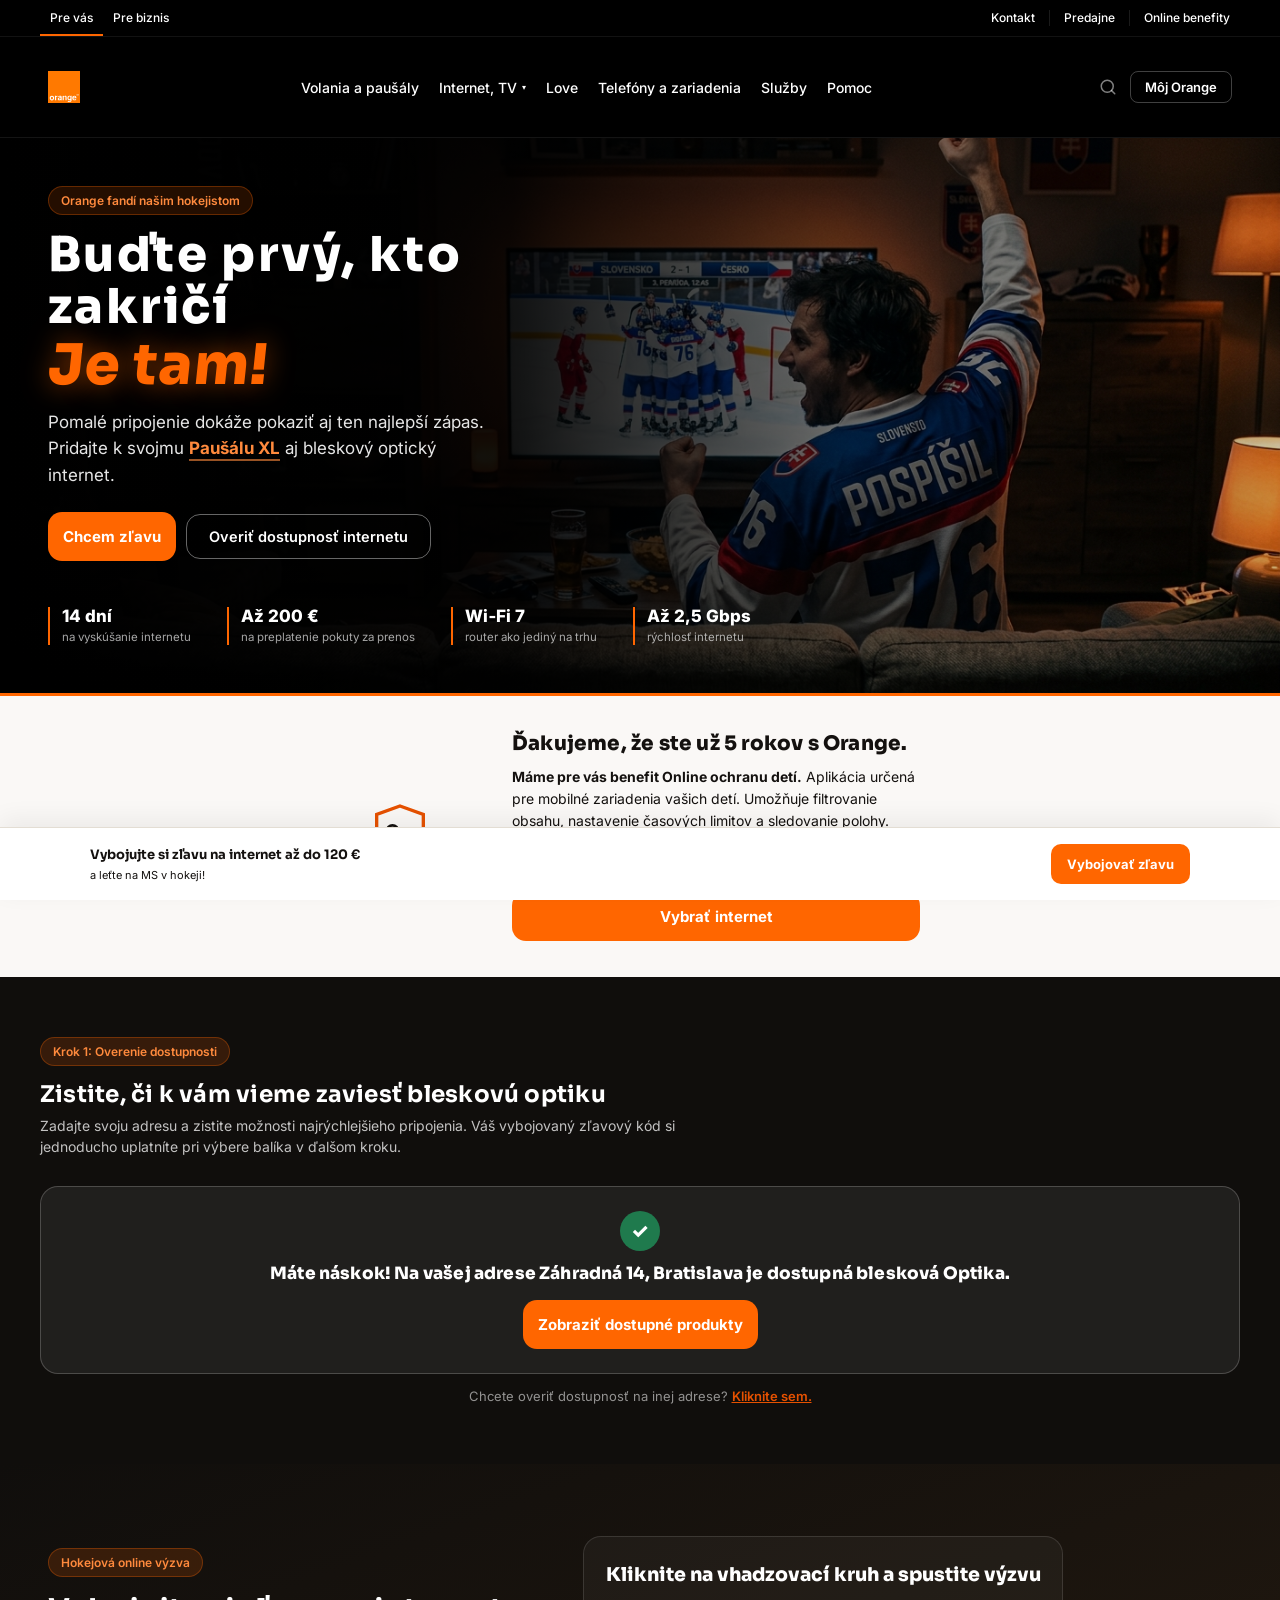
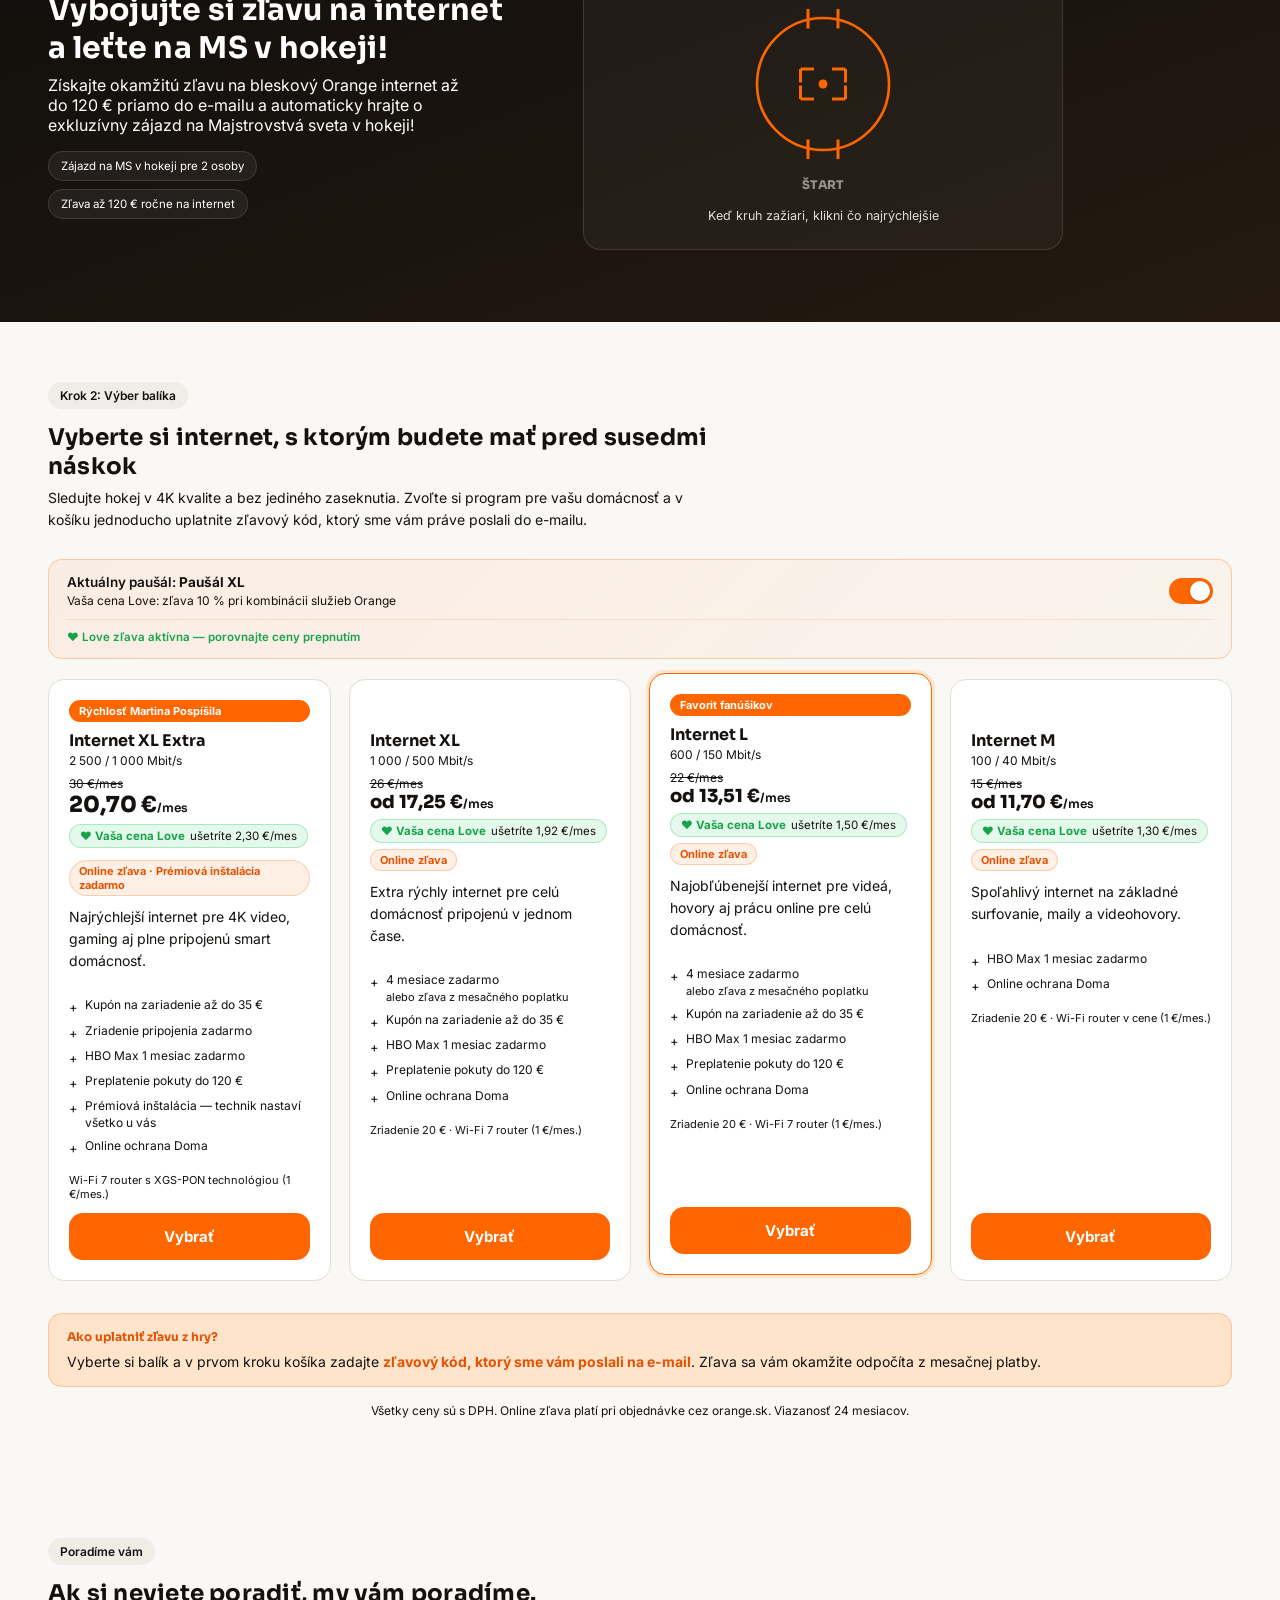
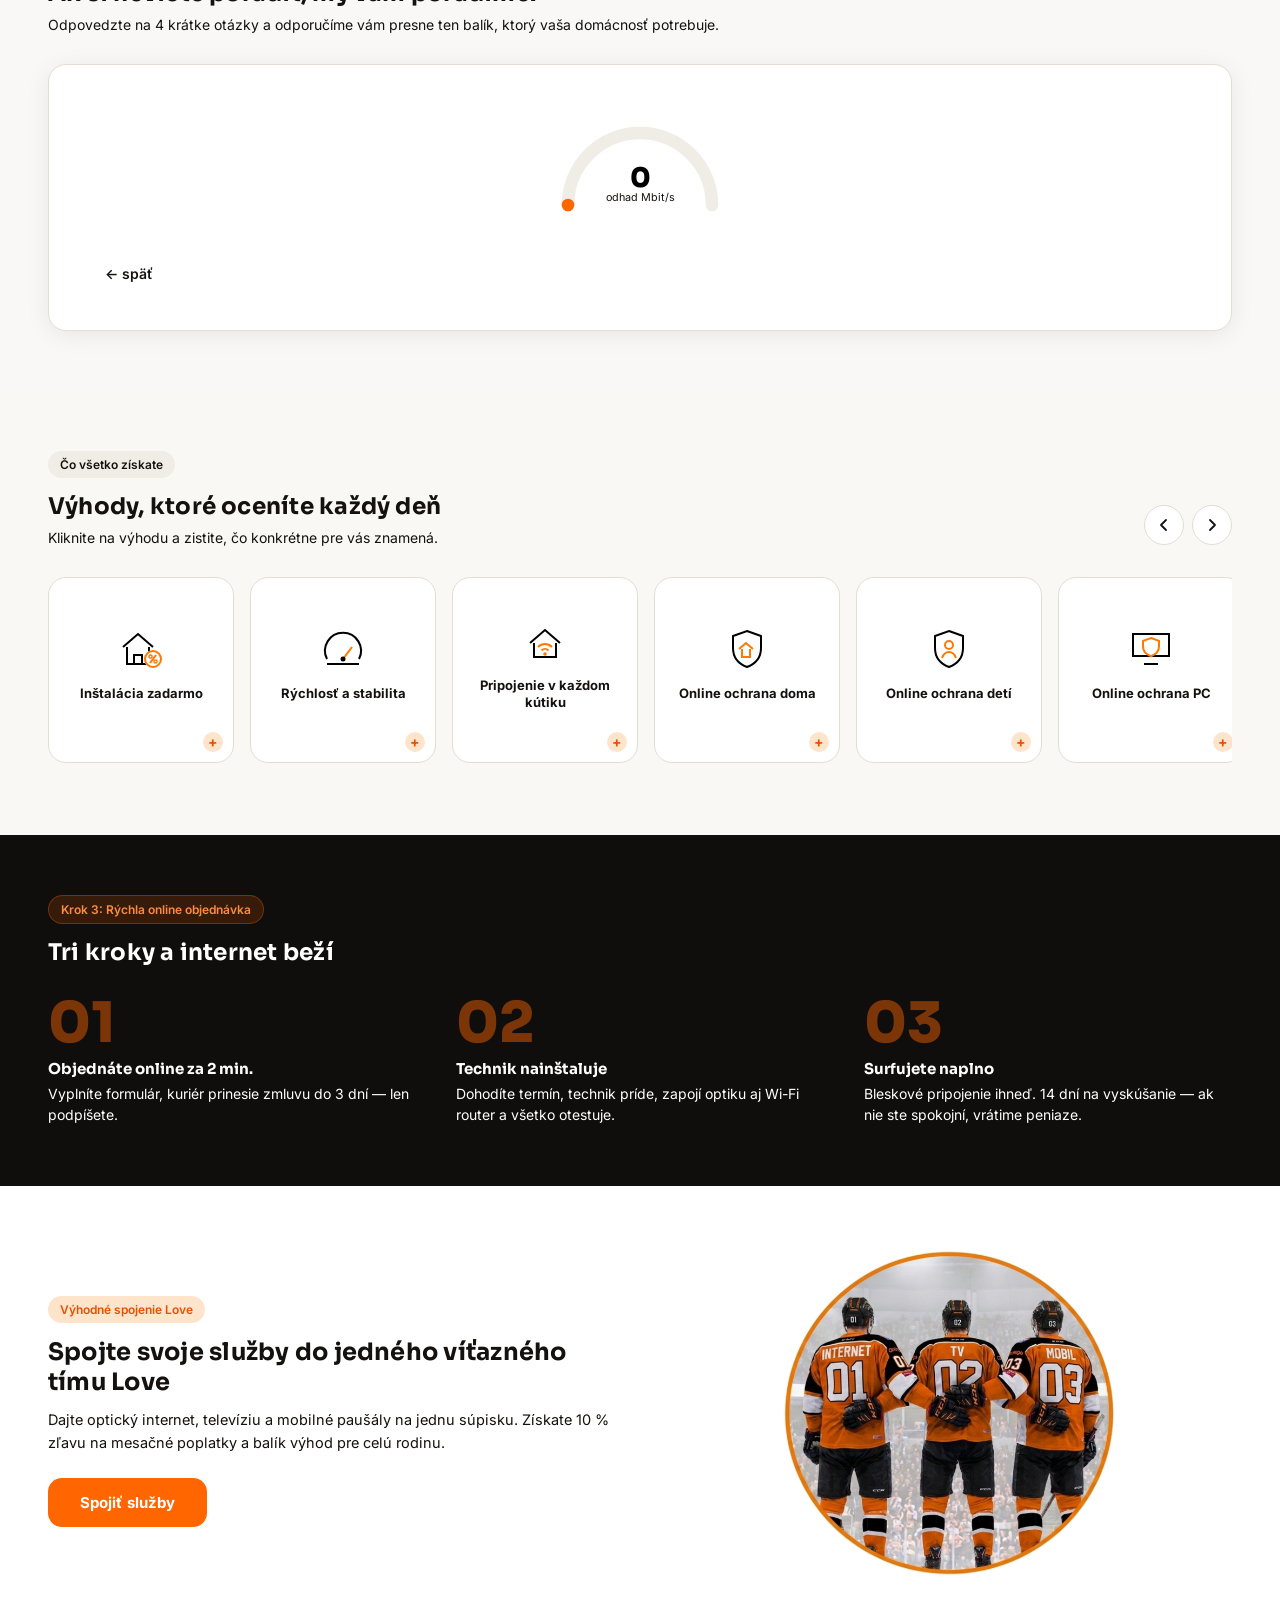
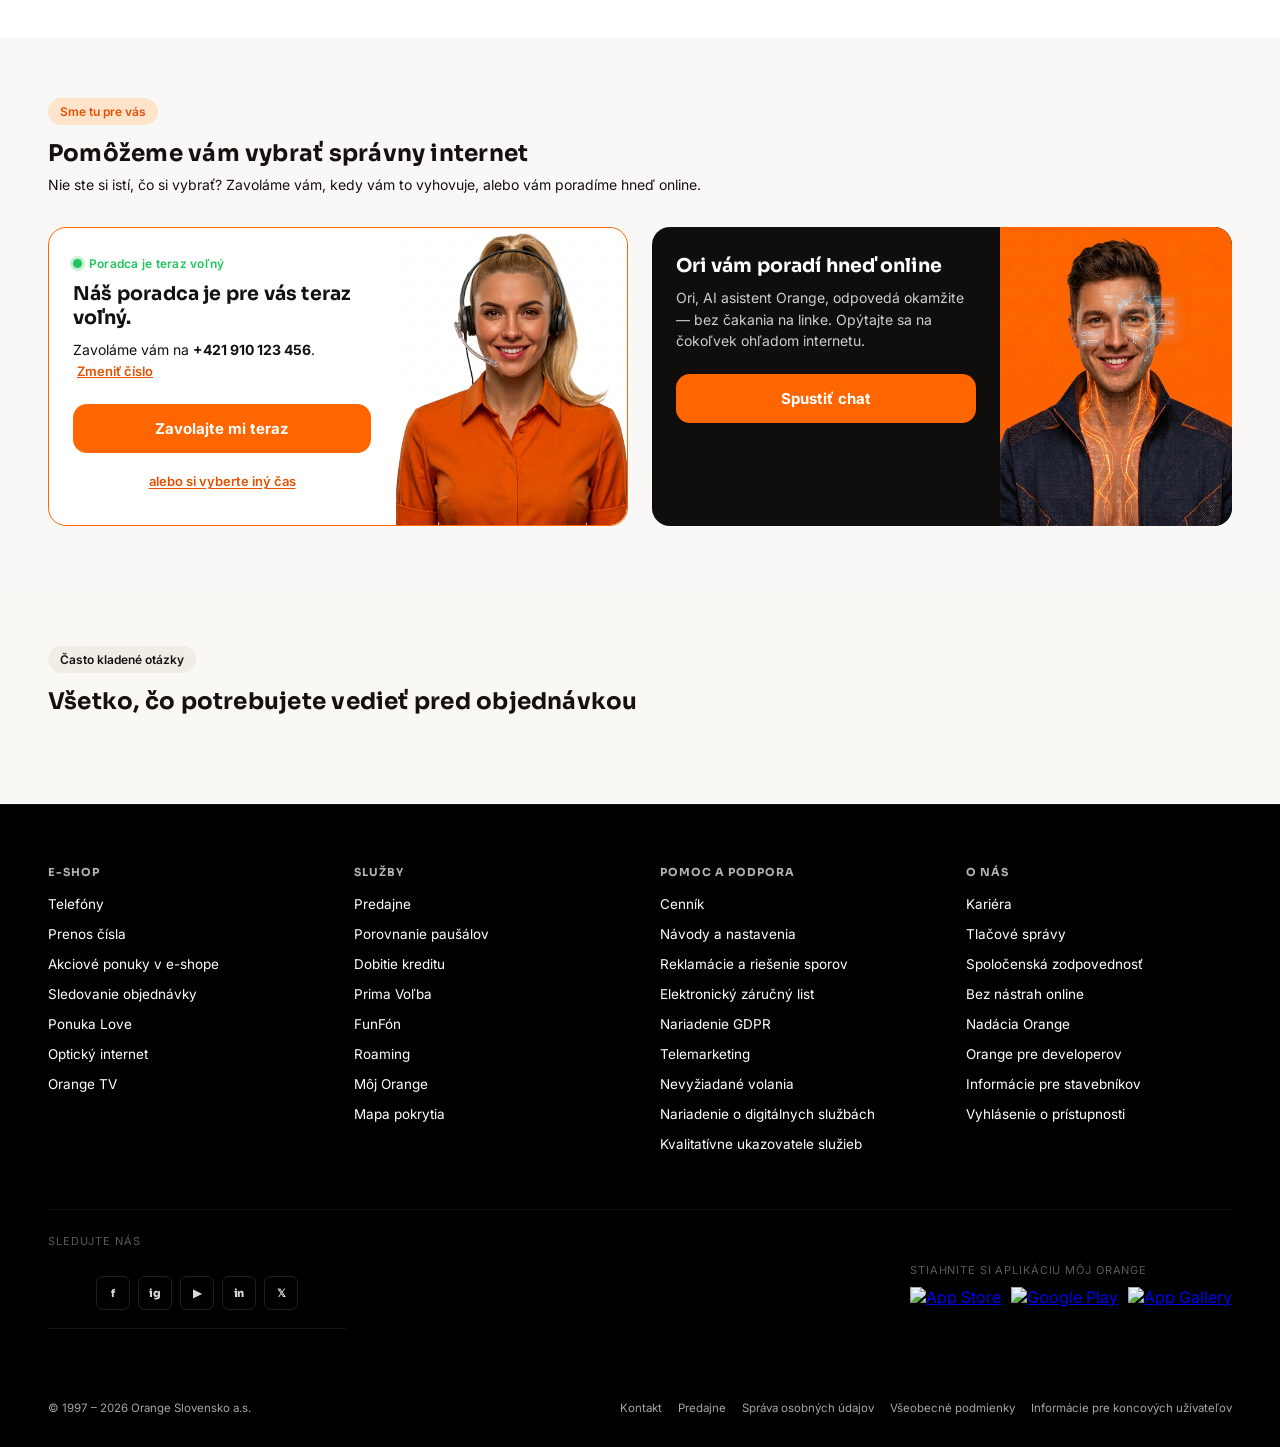
==== zaraguza-sk/bloomreach/index.html @ 2b6bcd3e "bloomreach: ESET→Online ochrana detí, nový text lojalitného bloku, inline SVG ikona" ====
<!DOCTYPE html>
<html lang="sk">
<head>
<meta charset="UTF-8">
<meta name="viewport" content="width=device-width, initial-scale=1.0">
<meta name="color-scheme" content="light">
<meta name="supported-color-schemes" content="light">
<title>Orange Internet — Je tam!</title>
<link rel="preconnect" href="https://fonts.googleapis.com">
<link href="https://fonts.googleapis.com/css2?family=Sora:wght@400;600;700;800&family=Inter:wght@400;500;600;700&display=swap" rel="stylesheet">
<link href="https://api.mapbox.com/mapbox-gl-js/v3.4.0/mapbox-gl.css" rel="stylesheet">
<script src="https://api.mapbox.com/mapbox-gl-js/v3.4.0/mapbox-gl.js"></script>
<style>
  :root{
    color-scheme: light;
    --orange: #FF6600;
    --orange-deep: #E65100;
    --orange-glow: #FF8A3D;
    --ink: #14110F;
    --ink-soft: #14110F;
    --paper: #FAF8F5;
    --paper-dim: #F0ECE6;
    --tint: #FFE4CC;
    --line: #E3DDD3;
    --ok: #1F7A4D;
    --night: #100E0C;
    --night-2: #1C1712;
    --radius: 18px;
  }
  *{box-sizing:border-box; margin:0; padding:0;}
  html{scroll-behavior:smooth; background:var(--paper);}
  body{
    font-family:'Inter', sans-serif;
    background:var(--paper) !important;
    color:var(--ink) !important;
    -webkit-font-smoothing:antialiased;
  }
  h1,h2,h3,.display{ font-family:'Sora', sans-serif; letter-spacing:0.01em; }
  ul{ list-style:none; }
  button{ font-family:'Inter'; }
  @media (prefers-reduced-motion: reduce){
    *{animation-duration:0.001ms !important; transition-duration:0.001ms !important;}
  }

  .je-tam{
    display:inline-block; font-family:'Sora'; font-weight:800; color:var(--orange);
    transform:skewX(-6deg); text-shadow:0 0 26px rgba(255,102,0,.55); letter-spacing:0.02em;
  }

  /* ---------- NAV ---------- */
  nav{
    padding:16px 20px; background:#000000;
    border-bottom:1px solid rgba(255,255,255,0.08);
  }
  .logo{ font-family:'Sora'; font-weight:800; font-size:22px; color:var(--orange); }
  .menu-dot{width:22px;height:22px;display:flex;flex-direction:column;justify-content:center;gap:4px;}
  .menu-dot span{display:block;height:2px;background:#fff;border-radius:2px;}

  section{ max-width:560px; margin:0 auto; padding:0 20px; }
  .sec{ padding:52px 20px; }
  .sec-head{ margin-bottom:28px; }
  .eyebrow{
    display:inline-flex; align-items:center; gap:6px;
    font-size:12px; font-weight:600; color:var(--orange-deep);
    background:var(--tint); padding:6px 12px; border-radius:100px; margin-bottom:14px;
  }
  .sec-head .eyebrow{ background:var(--paper-dim); color:var(--ink-soft); }
  .sec-head h2{ font-size:23px; margin:0 0 6px; color:var(--ink); }
  .sec-head p{ color:var(--ink-soft); font-size:14px; line-height:1.55; }
  .sec-head.center{ text-align:center; }

  /* ---------- HERO ---------- */
  .hero{
    background: var(--night);
    color:#fff; max-width:none; padding:36px 20px 0;
  }
  .hero-inner{ max-width:560px; margin:0; width:100%; }
  .hero .eyebrow{ color:var(--orange-glow); background:rgba(255,102,0,0.14); border:1px solid rgba(255,102,0,0.3); }
  .hero h1{ font-size:33px; line-height:1.1; font-weight:800; margin-bottom:14px; color:#fff; letter-spacing:0.05em; }
  .hero h1 .je-tam{ font-size:38px; display:block; margin-top:2px; }
  .hero p{ color:rgba(255,255,255,0.9); font-size:15.5px; line-height:1.55; margin-bottom:24px; }
  .hero p b{ color:#fff; }

  .address-box{
    background:rgba(255,255,255,0.06); border:1px solid rgba(255,255,255,0.12);
    border-radius:var(--radius); padding:20px; display:flex; flex-direction:column; gap:12px; backdrop-filter:blur(6px);
  }
  .address-box label{ color:#fff; font-size:13px; font-weight:600; opacity:.9; }
  .address-row{ display:flex; gap:8px; }
  .address-row input{
    flex:1; border:none; border-radius:12px; padding:14px 16px; font-size:15px; outline:none;
    background:#fff; color:var(--ink); font-family:'Inter';
  }
  .address-row input::placeholder{ color:#9A9388; }
  .address-row button{
    background:var(--orange); color:#fff; border:none; border-radius:12px;
    padding:0 18px; font-weight:700; font-size:15px; cursor:pointer; transition:background .15s ease;
  }
  .address-row button:hover{ background:var(--orange-deep); }
  .address-hint{ color:#fff; opacity:.55; font-size:12px; }

  .stat-row{
    display:grid; grid-template-columns:repeat(4,1fr); gap:10px; align-items:start;
    margin:26px 0 0; padding-top:20px; border-top:1px solid rgba(255,255,255,0.12);
  }
  .stat{ text-align:center; }
  .stat b{ display:flex; align-items:center; justify-content:center; min-height:28px; font-family:'Sora'; font-weight:800; font-size:18px; color:#fff; }
  .stat span{ display:block; font-size:10px; color:#fff; margin-top:2px; line-height:1.25; }

  /* ---------- HOCKEY CHALLENGE GAME ---------- */
  .challenge{
    max-width:none; background:linear-gradient(160deg, var(--night) 0%, #241A10 100%); color:#fff; padding:44px 20px;
  }
  .challenge-inner{ max-width:560px; margin:0 auto; }
  .challenge .eyebrow{ background:rgba(255,102,0,0.16); color:var(--orange-glow); border:1px solid rgba(255,102,0,0.3); }
  .challenge h2{ color:#fff; font-size:24px; margin:0 0 8px; }
  .challenge > .challenge-inner > p{ color:rgba(255,255,255,0.9); font-size:14px; line-height:1.55; margin-bottom:8px; }
  .reward-row{ display:flex; gap:8px; margin:16px 0 22px; flex-wrap:wrap; }
  .reward-chip{
    display:flex; align-items:center; gap:6px; background:rgba(255,255,255,0.06);
    border:1px solid rgba(255,255,255,0.12); border-radius:100px; padding:7px 12px; font-size:11.5px;
  }
  .reward-chip .ic{ font-size:14px; }

  .game-box{
    background:rgba(255,255,255,0.04); border:1px solid rgba(255,255,255,0.12);
    border-radius:var(--radius); padding:26px 20px; text-align:center; position:relative; overflow:hidden; min-height:280px;
    display:flex; flex-direction:column; align-items:center; justify-content:center;
  }
  .puck-btn{
    width:150px; height:150px; border:none; background:none; cursor:pointer; padding:0;
    transition:transform .08s ease;
  }
  .puck-btn:active{ transform:scale(.94); }
  .puck-btn svg .fo-circle{ stroke:var(--orange); stroke-width:3.5; fill:none; transition:stroke .3s ease, filter .3s ease; }
  .puck-btn svg .fo-tick{ stroke:var(--orange); stroke-width:4; transition:stroke .3s ease; }
  .puck-btn svg .fo-cross{ stroke:var(--orange); stroke-width:4; transition:stroke .3s ease; }
  .puck-btn svg .fo-dot{ fill:var(--orange); transition:fill .3s ease, r .3s ease; }
  .puck-btn.ready svg .fo-circle{ stroke:var(--orange-glow); filter:drop-shadow(0 0 14px rgba(255,102,0,.8)); }
  .puck-btn.ready svg .fo-tick{ stroke:var(--orange-glow); }
  .puck-btn.ready svg .fo-cross{ stroke:var(--orange-glow); }
  .puck-btn.ready svg .fo-dot{ fill:#fff; animation:dotPulse .6s ease-in-out infinite; }
  @keyframes dotPulse{ 0%,100%{ r:6; } 50%{ r:9; } }
  .puck-label{ font-family:'Sora'; font-weight:800; font-size:12px; color:rgba(255,255,255,.5); margin-top:14px; letter-spacing:.03em; text-transform:uppercase; }
  .game-msg{ font-family:'Sora'; font-weight:800; font-size:19px; margin-bottom:20px; min-height:26px; }
  .game-sub{ font-size:12.5px; color:rgba(255,255,255,0.85); margin-top:16px; }

  .result-panel{ display:none; width:100%; }
  .result-panel.show{ display:block; animation:fadeUp .4s ease; }
  @keyframes fadeUp{ from{opacity:0; transform:translateY(10px);} to{opacity:1; transform:translateY(0);} }
  .result-time{ font-family:'Sora'; font-weight:800; font-size:44px; color:var(--orange-glow); line-height:1; margin-bottom:4px; }
  .result-time span{ font-size:16px; color:#fff; font-weight:600; }
  .result-main{ font-family:'Sora'; font-weight:800; font-size:18px; color:#fff; line-height:1.25; margin-bottom:8px; }
  .result-sub{ font-size:14px; color:rgba(255,255,255,.9); line-height:1.55; margin-bottom:18px; }
  .result-reward{ border:1.5px solid var(--orange); border-radius:14px; padding:14px 16px; margin-bottom:18px; background:rgba(241,94,0,0.08); }
  .reward-label{ display:block; font-size:11px; color:rgba(255,255,255,.85); letter-spacing:.06em; margin-bottom:4px; }
  .reward-value{ display:block; font-family:'Sora'; font-weight:800; font-size:17px; color:var(--orange-glow); line-height:1.2; }
  .result-form{ margin-top:0; }
  .form-heading{ font-family:'Sora'; font-weight:700; font-size:13.5px; color:#fff; margin-bottom:6px; }
  .form-desc{ font-size:12px; color:rgba(255,255,255,.85); line-height:1.5; margin-bottom:12px; }
  #resultEmail{
    width:100%; box-sizing:border-box; border:1px solid rgba(255,255,255,0.2); background:rgba(255,255,255,0.06); color:#fff;
    border-radius:12px; padding:12px 14px; font-size:14px; outline:none; font-family:'Inter'; margin-bottom:10px;
  }
  #resultEmail::placeholder{ color:rgba(255,255,255,.4); }
  .checkbox-label{ display:flex; align-items:flex-start; gap:8px; font-size:11.5px; color:rgba(255,255,255,.85); line-height:1.45; margin-bottom:14px; cursor:pointer; }
  .checkbox-label input[type=checkbox]{ margin-top:2px; flex-shrink:0; accent-color:var(--orange); }
  .result-success{ text-align:center; animation:fadeUp .4s ease; padding:10px 0; }
  .success-icon{ width:56px; height:56px; border-radius:50%; background:#22c55e; color:#fff; font-size:26px; font-weight:800; display:flex; align-items:center; justify-content:center; margin:0 auto 16px; }
  .result-success h3{ font-family:'Sora'; font-weight:800; font-size:17px; color:#fff; margin-bottom:10px; line-height:1.3; }
  .result-success p{ font-size:14px; color:rgba(255,255,255,.9); margin-bottom:18px; line-height:1.55; }
  .game-ctas{ display:flex; gap:8px; flex-direction:column; }

  .lb-save{ display:none; flex-direction:column; gap:8px; margin-bottom:14px; }
  .lb-save.show{ display:flex; }
  .lb-save input{
    border:1px solid rgba(255,255,255,0.2); background:rgba(255,255,255,0.06); color:#fff;
    border-radius:12px; padding:12px 14px; font-size:14px; outline:none; font-family:'Inter';
  }
  .lb-save input::placeholder{ color:rgba(255,255,255,.4); }
  .lb-note{ font-size:10.5px; color:rgba(255,255,255,.45); text-align:center; line-height:1.4; }
  .lb-saved{ display:none; text-align:center; font-size:13px; color:#7CD98A; font-weight:600; margin-bottom:14px; }
  .lb-saved.show{ display:block; }

  .leaderboard-box{
    background:rgba(255,255,255,0.04); border:1px solid rgba(255,255,255,0.12);
    border-radius:var(--radius); padding:20px; margin-top:16px;
  }
  .lb-head{
    display:flex; align-items:center; gap:8px; font-family:'Sora'; font-weight:700; font-size:15px;
    color:#fff; margin-bottom:14px; flex-wrap:wrap;
  }
  .lb-loading{ text-align:center; font-size:12.5px; color:rgba(255,255,255,.5); padding:16px 0; }
  .lb-row{
    display:flex; align-items:center; gap:10px; padding:9px 4px;
    border-bottom:1px solid rgba(255,255,255,0.07); font-size:13px; color:rgba(255,255,255,.9);
  }
  .lb-row:last-child{ border-bottom:none; }
  .lb-rank{
    width:24px; flex-shrink:0; font-family:'Sora'; font-weight:800; font-size:12.5px;
    color:rgba(255,255,255,.5); text-align:center;
  }
  .lb-row:nth-child(1) .lb-rank, .lb-row.r1 .lb-rank{ color:#FFD54A; }
  .lb-row.r2 .lb-rank{ color:#CFE0EA; }
  .lb-row.r3 .lb-rank{ color:#E3A063; }
  .lb-name{ flex:1; font-weight:600; }
  .lb-time{ font-family:'Sora'; font-weight:800; color:var(--orange-glow); }
  .lb-empty{ text-align:center; font-size:12.5px; color:rgba(255,255,255,.5); padding:16px 0; }
  .cta-primary{
    width:100%; background:var(--orange); color:#fff; border:none; border-radius:14px;
    padding:15px; font-size:15px; font-weight:700; cursor:pointer; transition:background .15s ease;
  }
  .cta-primary:hover{ background:var(--orange-deep); }
  .cta-outline{
    width:100%; background:transparent; color:#fff; border:1.5px solid rgba(255,255,255,0.25); border-radius:14px;
    padding:15px; font-size:15px; font-weight:600; cursor:pointer;
  }

  /* ---------- COVERAGE / MAP ---------- */
  .coverage-form{ display:flex; flex-direction:column; gap:10px; margin-bottom:22px; }
  .coverage-form .address-row input{
    background:#fff; border:1.5px solid var(--line); color:var(--ink);
  }
  .coverage-form .address-row button{ background:var(--orange); }
  @media(max-width:719px){
    .coverage-form .address-row{ flex-direction:column; }
    .coverage-form .address-row input,
    .coverage-form .address-row button{ width:100%; min-height:48px; padding:14px 16px; }
  }

  .map-wrap{ border-radius:var(--radius); overflow:hidden; }
  #coverageMap{ width:100%; height:320px; }
  .map-legend{ display:flex; gap:16px; padding:12px 16px; background:var(--night); }
  .map-legend .li{ display:flex; align-items:center; gap:6px; font-size:11px; color:rgba(255,255,255,.7); }
  .map-legend .dot{ width:9px; height:9px; border-radius:3px; }
  .dot.on{ background:var(--orange); }
  .dot.soon{ background:rgba(255,255,255,0.2); }
  .mapboxgl-popup-content{ background:var(--night); color:#fff; border-radius:10px; padding:10px 14px; font-size:13px; font-family:'Inter'; }
  .mapboxgl-popup-tip{ border-top-color:var(--night) !important; }

  /* ---------- PRICING ---------- */
  .plans{
    display:flex; flex-direction:row; gap:14px;
    overflow-x:auto; scroll-snap-type:x mandatory; -webkit-overflow-scrolling:touch;
    padding-bottom:12px; scrollbar-width:none;
  }
  .plans::-webkit-scrollbar{ display:none; }
  .plan{ background:#fff; border:1.5px solid var(--line); border-radius:16px; padding:20px; position:relative;
    min-width:280px; flex-shrink:0; scroll-snap-align:start; transition:opacity .3s, filter .3s; }
  .plan.reco{ border-color:var(--orange); box-shadow:0 0 0 3px var(--tint); }
  .plan--unavailable{ opacity:.35; pointer-events:none; filter:grayscale(.25); }
  .coverage-filter-bar{
    display:flex; align-items:center; justify-content:space-between; gap:12px;
    background:var(--tint); border:1.5px solid rgba(255,121,0,.28);
    border-radius:10px; padding:10px 14px; font-size:13px; color:var(--ink);
    margin-bottom:24px;
  }
  .coverage-filter-bar strong{ font-weight:700; }
  .coverage-filter-clear{
    background:none; border:none; cursor:pointer; font-size:20px;
    color:var(--ink-soft); line-height:1; flex-shrink:0; padding:0 2px;
    transition:color .15s;
  }
  .coverage-filter-clear:hover{ color:var(--ink); }
  .plan .ribbon{
    position:absolute; top:-11px; left:20px; background:var(--orange); color:#fff;
    font-size:11px; font-weight:700; padding:4px 10px; border-radius:100px;
  }
  .plan-name2{ font-family:'Sora'; font-weight:700; font-size:16px; margin:8px 0 2px; }
  .plan-speed2{ font-size:12px; color:var(--ink-soft); margin-bottom:8px; }
  .plan-price{ margin-bottom:10px; }
  .plan-price .was{ font-size:12px; color:var(--ink-soft); text-decoration:line-through; }
  .plan-price .now{ font-family:'Sora'; font-weight:800; font-size:22px; }
  .plan-price .now span{ font-size:12px; font-weight:600; }
  .plan-desc{ font-size:14px; color:var(--ink-soft); line-height:1.55; margin-bottom:14px; }
  .plan-benefits{ display:flex; gap:14px; border-top:1px solid var(--line); padding-top:12px; margin-top:2px; }
  .plan-benefits .benefit{ text-align:center; flex:1; font-size:10px; color:var(--ink-soft); }
  .plan-benefits .bic{ font-size:16px; display:block; margin-bottom:3px; }
  .plan-ctas{ display:flex; gap:8px; margin-top:14px; }
  .plan-ctas button{ flex:1; padding:14px; font-size:15px; }
  .cta-secondary{
    background:#fff; color:var(--ink); border:1.5px solid var(--line); border-radius:14px; font-weight:600; cursor:pointer;
  }

  /* ---------- ASSESSMENT ---------- */
  #quiz-anchor{ background:#FAF8F6; max-width:none !important; }
  .quiz-card{ background:#fff; border:1.5px solid var(--line); border-radius:var(--radius); padding:28px 22px; overflow:hidden; box-shadow:0 4px 24px rgba(0,0,0,.07); }
  .gauge-wrap{ display:flex; justify-content:center; margin-bottom:22px; }
  svg#gauge{ width:180px; height:110px; overflow:visible; }
  .gauge-track{ fill:none; stroke:var(--paper-dim); stroke-width:14; stroke-linecap:round; }
  .gauge-fill{ fill:none; stroke:var(--orange); stroke-width:14; stroke-linecap:round;
    transition: stroke-dasharray .6s cubic-bezier(.65,0,.35,1); }
  .gauge-num{ font-family:'Sora'; font-weight:800; font-size:30px; }
  .gauge-unit{ font-family:'Inter'; font-size:12px; fill:var(--ink-soft); }

  .progress-dots{ display:flex; justify-content:center; gap:6px; margin-bottom:20px; }
  .progress-dots span{ width:7px; height:7px; border-radius:50%; background:var(--line); transition:background .2s ease, transform .2s ease;}
  .progress-dots span.active{ background:var(--orange); transform:scale(1.3); }
  .progress-dots span.done{ background:var(--orange-deep); }

  .q-title{ font-size:18px; font-weight:700; text-align:center; margin-bottom:18px; font-family:'Sora'; }
  .opts{ display:grid; grid-template-columns:1fr 1fr; gap:10px; }
  .opts.single-col{ grid-template-columns:1fr; }
  .opt{
    border:1.5px solid var(--line); border-radius:14px; padding:14px 12px; text-align:center; cursor:pointer; background:#fff;
    transition:border-color .15s ease, background .15s ease, transform .1s ease; font-size:14px; font-weight:600;
    display:flex; align-items:center; justify-content:center;
  }
  .opt .ic{ font-size:22px; display:block; margin-bottom:6px; }
  .opt .ic:empty{ display:none; margin:0; }
  .opt:hover{ border-color:var(--orange); background:var(--tint,#fff5f0); }
  .opt:active{ transform:scale(.97); }

  .q-nav{ display:flex; justify-content:space-between; margin-top:20px; }
  .btn-ghost{ background:none; border:none; color:var(--ink-soft); font-size:14px; font-weight:600; cursor:pointer; padding:8px; }
  .btn-ghost:disabled{ opacity:0; pointer-events:none; }

  .result{ display:none; }
  .result.show{ display:block; animation:fadeUp .5s ease; }
  .res-plan-card{ background:#fff; border:1.5px solid var(--line); border-radius:var(--radius); padding:22px 20px; margin:0 0 14px; }
  .res-cta{ display:block; width:100%; text-align:center; }
  @media(min-width:1080px){
    .res-cols{ display:grid; grid-template-columns:1fr 1fr; gap:32px; align-items:start; margin-bottom:18px; }
    .res-plan-card{ padding:28px; }
  }
  .result-badge{
    display:inline-block; background:var(--ok); color:#fff; font-size:12px; font-weight:700;
    padding:5px 12px; border-radius:100px; margin-bottom:14px;
  }
  .result h3{ font-size:22px; margin-bottom:4px; }
  .result .why{ color:var(--ink-soft); font-size:14px; margin-bottom:18px; }

  .price-card{ background:var(--night); color:#fff; border-radius:16px; padding:22px 22px 18px; margin-bottom:14px; }
  .price-card .top-row{ display:flex; justify-content:space-between; align-items:flex-start; margin-bottom:16px; }
  .price-card .plan-name{ font-family:'Sora'; font-weight:700; font-size:16px; margin-bottom:4px; }
  .price-card .plan-speed{ font-size:12px; opacity:.7; }
  .price-card .price{ text-align:right; }
  .price-card .price .was{ font-size:12px; opacity:.55; text-decoration:line-through; }
  .price-card .price .first-month{ font-family:'Sora'; font-weight:800; font-size:26px; color:var(--orange); line-height:1.15; }
  .price-card .price .then{ font-size:11.5px; opacity:.65; margin-top:4px; }
  .price-card .benefits{ display:flex; gap:16px; border-top:1px solid rgba(255,255,255,0.12); padding-top:14px; }
  .price-card .benefit{ text-align:center; flex:1; font-size:10.5px; opacity:.85; }
  .price-card .benefit .bic{ font-size:17px; display:block; margin-bottom:4px; }

  .addon{
    display:flex; gap:10px; align-items:flex-start; background:var(--paper-dim);
    border-radius:12px; padding:12px 14px; margin-bottom:16px; font-size:14px; color:var(--ink-soft);
  }
  .binding-note{ font-size:12px; color:var(--ink-soft); text-align:center; margin-bottom:14px; }
  .restart{ text-align:center; margin-top:12px; }
  .restart button{ background:none; border:none; color:var(--ink-soft); font-size:12px; text-decoration:underline; cursor:pointer; }

  /* ---------- PROCESS ---------- */
  .steps{ display:flex; flex-direction:column; gap:14px; }
  .step{
    background:var(--paper-dim); border-radius:var(--radius); padding:20px 20px 20px 20px;
    display:flex; flex-direction:column; gap:0; position:relative; overflow:hidden;
  }
  .step::before{
    content:attr(data-n); position:absolute; right:16px; top:10px;
    font-family:'Sora'; font-weight:800; font-size:56px; color:rgba(255,102,0,0.08); line-height:1;
  }
  .step .num{
    font-family:'Sora'; font-weight:800; font-size:11px; color:var(--orange-deep);
    background:var(--tint); border-radius:100px; padding:3px 10px; display:inline-block;
    margin-bottom:10px; text-transform:uppercase; letter-spacing:.04em;
  }
  .step .txt b{ display:block; font-size:15px; font-weight:700; margin-bottom:5px; color:var(--ink); }
  .step .txt span{ font-size:13.5px; color:var(--ink-soft); line-height:1.55; display:block; }

  /* ---------- PROCESS KISS ---------- */
  .steps-3{ display:grid; grid-template-columns:1fr; gap:24px; margin-top:28px; }
  .s3{ }
  .s3-num{ font-family:'Sora'; font-weight:800; font-size:40px; color:rgba(255,102,0,.3); line-height:1; margin-bottom:8px; }
  .s3-title{ font-family:'Sora'; font-weight:700; font-size:15px; color:var(--ink); margin-bottom:5px; }
  .s3-desc{ font-size:14px; color:var(--ink-soft); line-height:1.55; }
  .sec--dark .s3-num{ color:rgba(255,102,0,.45); }
  .sec--dark .s3-title{ color:#fff; }
  .sec--dark .s3-desc{ color:#fff; }
  .sec--dark .eyebrow{ background:rgba(255,102,0,.16); color:var(--orange-glow); border:1px solid rgba(255,102,0,.3); }

  /* ---------- DARK SECTION ---------- */
  .sec--dark{ background:var(--night); }
  .sec--dark .sec-head h2{ color:#fff; }
  .sec--dark .sec-head p{ color:rgba(255,255,255,.9); }
  .sec--dark .sec-head .eyebrow{ background:rgba(255,102,0,.16); color:var(--orange-glow); border:1px solid rgba(255,102,0,.3); }
  .sec--dark .step{ background:rgba(255,255,255,.06); }
  .sec--dark .step .num{ background:rgba(255,102,0,.16); color:var(--orange-glow); }
  .sec--dark .step .txt b{ color:#fff; }
  .sec--dark .step .txt span{ color:rgba(255,255,255,.65); }
  .sec--dark .step::before{ color:rgba(255,102,0,.06); }

  /* ---------- FAQ ---------- */
  .faq-item{ border-bottom:1px solid var(--line); }
  .faq-q{
    width:100%; text-align:left; background:none; border:none; padding:16px 4px;
    display:flex; justify-content:space-between; align-items:center; cursor:pointer;
    font-family:'Sora'; font-weight:600; font-size:14px; color:var(--ink);
  }
  .faq-q .chev{ transition:transform .2s ease; color:var(--orange); font-size:16px; flex-shrink:0; margin-left:12px; }
  .faq-item.open .faq-q .chev{ transform:rotate(45deg); }
  .faq-a{ max-height:0; overflow:hidden; transition:max-height .25s ease; }
  .faq-item.open .faq-a{ max-height:220px; }
  .faq-a p{ padding:0 4px 16px; font-size:14px; color:var(--ink-soft); line-height:1.55; }

  /* ---------- STICKY CTA ---------- */
  .sticky-cta{
    position:fixed; bottom:0; left:0; right:0; z-index:40;
    background:#fff; border-top:1px solid var(--line);
    padding:12px 20px; box-shadow:0 -8px 24px rgba(0,0,0,0.06);
    transition:background .3s ease, border-color .3s ease;
  }
  .sticky-cta.sales-mode{ background:var(--night); border-top-color:rgba(255,255,255,0.1); }
  .sticky-cta.sales-mode .txt b{ color:#fff; }
  .sticky-cta.sales-mode .txt span{ color:rgba(255,255,255,.6); }
  .sticky-cta-inner{ display:flex; gap:10px; align-items:center; }
  .sticky-cta .txt{ flex:1; }
  .sticky-cta .txt b{ display:block; font-size:13px; font-family:'Sora'; }
  .sticky-cta .txt span{ font-size:11px; color:var(--ink-soft); }
  .sticky-cta button{
    background:var(--orange); color:#fff; border:none; border-radius:10px;
    padding:12px 16px; font-weight:700; font-size:13px; cursor:pointer; white-space:nowrap;
  }
  footer.pad{ height:90px; }

  /* ---------- PLAN BADGE ---------- */
  .plan-badge{
    display:inline-flex; align-items:center; gap:5px;
    background:var(--orange); color:#fff;
    font-size:11px; font-weight:700; padding:4px 10px;
    border-radius:100px; margin-bottom:0;
  }
  .plan-badge--empty{ visibility:hidden; pointer-events:none; }

  /* ---------- PROMO STRIP ---------- */
  .promo-strip{
    background:var(--tint); border:1px solid rgba(255,102,0,.25);
    border-radius:14px; padding:14px 18px; margin-top:20px;
    font-size:14px; color:var(--ink); line-height:1.55;
  }
  .promo-strip b{ color:var(--orange-deep); }
  .promo-strip .ps-label{ font-family:'Sora'; font-weight:700; font-size:12px; color:var(--orange-deep); display:block; margin-bottom:4px; }

  /* ---------- COVERAGE SUCCESS ---------- */
  .coverage-success{
    display:none; background:var(--night); border-radius:var(--radius);
    padding:28px 22px; color:#fff; text-align:center; margin-top:20px;
  }
  .coverage-success.show{ display:block; animation:fadeUp .4s ease; }
  .coverage-success .cs-check{
    width:52px; height:52px; border-radius:50%; background:#22c55e;
    color:#fff; font-size:24px; font-weight:800;
    display:flex; align-items:center; justify-content:center; margin:0 auto 14px;
  }
  .coverage-success h3{ font-family:'Sora'; font-weight:800; font-size:19px; margin-bottom:8px; line-height:1.25; }
  .coverage-success p{ font-size:13.5px; color:rgba(255,255,255,.7); line-height:1.55; margin-bottom:20px; }
  .coverage-success .cta-primary{ background:var(--orange); color:#fff; border:none; }

  /* =========================================================
     RESPONSIVE — DESKTOP / TABLET
     Mobile styles above stay the default (mobile-first).
     These media queries widen things out on bigger screens.
  ========================================================= */
  @media (min-width: 720px){
    section{ max-width:700px; }

    .hero-inner, .challenge-inner{ max-width:700px; }

    /* pricing stays scroll on tablet too, just wider cards */
    .plan{ min-width:320px; }

    .opts{ grid-template-columns:1fr 1fr; }

    .steps{ max-width:640px; margin:0 auto; }
  }

  @media (min-width: 1080px){
    nav{ padding:18px 48px; }
    .nav-inner{ max-width:1200px; }
    .sec, section{ max-width:none; margin:0; padding:60px 48px; }
    section:not(.sec){ padding-top:0; padding-bottom:0; }
    /* Inner wrapper — matches challenge-inner pattern */
    .sec-inner{ max-width:1200px; margin:0 auto; }
    .sec-head{ max-width:680px; }
    .challenge{ padding:72px 48px; }

    /* HERO desktop */
    .hero{ padding:48px 48px; }
    .hero-inner{ max-width:1200px; margin:0 auto; }
    .hero-copy{ max-width:500px; }
    .hero h1{ font-size:48px; line-height:1.08; }
    .hero h1 .je-tam{ font-size:56px; }
    .hero p{ font-size:17px; max-width:440px; }
    .stat-row{ margin-top:36px; }

    /* CHALLENGE becomes two columns: pitch left, game+leaderboard right */
    .challenge-inner{
      max-width:1200px; display:grid;
      grid-template-columns:.85fr 1.15fr; gap:56px; align-items:start;
    }
    .challenge-copy{ padding-top:12px; }
    .challenge h2{ font-size:30px; }
    .challenge-copy p{ font-size:16px; max-width:420px; }
    .reward-row{ flex-direction:column; align-items:flex-start; }
    .challenge-visual{ max-width:480px; }

    /* COVERAGE */
    #coverage-anchor .coverage-form{ max-width:480px; }
    .map-wrap{ max-width:none; margin:0; }
    #coverageMap{ height:440px; }

    /* PRICING: desktop — switch scroll to a proper 4-col grid */
    .plans{ overflow:visible; display:grid; grid-template-columns:repeat(4,1fr); gap:18px; }
    .plan{ min-width:0; flex-shrink:1; display:flex; flex-direction:column; height:100%; }
    .plan.reco{ transform:translateY(-6px); }
    .plan-ctas{ margin-top:auto; }

    /* ASSESSMENT */
    .quiz-card{ max-width:none; margin:0; padding:40px 48px; }
    .opts{ grid-template-columns:1fr 1fr 1fr 1fr; }
    .opts.single-col{ grid-template-columns:1fr 1fr; }
    .result-cols{ display:grid; grid-template-columns:1fr 1fr; gap:28px; align-items:start; }

    /* PROCESS KISS */
    .steps-3{ grid-template-columns:1fr 1fr 1fr; gap:40px; }
    .s3-num{ font-size:56px; }

    /* FAQ */
    #faq{ max-width:none; margin:0; }

    .sticky-cta{ padding:16px 48px; }
    .sticky-cta-inner{ max-width:1100px; margin:0 auto; display:flex; align-items:center; gap:10px; width:100%; }
  }

  @media (min-width: 1080px) and (max-width: 1300px){
    .hero-inner{ gap:48px; }
  }

  /* ---------- UTILITY BAR ---------- */
  /* Sticky wrapper — handles both util-bar + nav together */
  #site-header{
    position:sticky; top:0; z-index:51;
    transition:transform .35s cubic-bezier(.4,0,.2,1);
    will-change:transform;
  }
  #site-header.nav-scrolled{ transform:translateY(0); } /* mobile: no partial hide */
  @media(min-width:720px){
    #site-header.nav-scrolled{ transform:translateY(-36px); } /* hides util-bar (36px), nav stays visible */
  }
  @media(prefers-reduced-motion:reduce){ #site-header{ transition:none; } }

  .util-bar{
    display:none; background:#000000;
    border-bottom:1px solid rgba(255,255,255,0.07);
    padding:0 20px;
  }
  .util-bar-inner{
    display:flex; justify-content:space-between; align-items:center;
    max-width:1200px; margin:0 auto; height:36px;
  }
  .util-bar-left,.util-bar-right{ display:flex; }
  .util-link{
    font-size:12px; font-weight:500; color:#fff;
    text-decoration:none; padding:0 10px; height:36px;
    display:inline-flex; align-items:center; gap:5px;
    border-bottom:2px solid transparent; transition:color .15s, border-color .15s;
  }
  .util-link:hover{ color:#fff; }
  .util-link--active{ color:#fff; border-bottom-color:var(--orange); }
  .util-divider{ width:1px; background:rgba(255,255,255,.1); margin:10px 4px; }
  @media(min-width:720px){ .util-bar{ display:block; } }

  /* ---------- NAV INNER LAYOUT ---------- */
  /* nav is no longer sticky on its own — #site-header handles that */
  nav{ top:0; }
  .nav-inner{
    display:flex; align-items:center; justify-content:space-between;
    gap:12px; width:100%; max-width:1200px; margin:0 auto;
  }
  .nav-logo{ display:flex; align-items:center; text-decoration:none; flex-shrink:0; }
  .nav-logo img{ height:32px; width:auto; display:block; }

  /* Nav links with animated underline */
  .nav-links{ display:none; list-style:none; gap:0; margin:0 auto; align-items:center; }
  .nav-links li{ position:relative; }
  .nav-links a, .nav-mega-trigger{
    color:#fff; font-size:14px; font-weight:500;
    text-decoration:none; transition:color .15s;
    padding:0 10px; height:57px; display:inline-flex; align-items:center; gap:4px;
    position:relative; white-space:nowrap; cursor:pointer;
  }
  .nav-links a::after, .nav-mega-trigger::after{
    content:''; position:absolute; bottom:0; left:10px; right:10px; height:2px;
    background:var(--orange); transform:scaleX(0); transform-origin:left;
    transition:transform .22s ease; border-radius:2px;
  }
  .nav-links a:hover, .nav-mega-trigger:hover{ color:#fff; }
  .nav-links a:hover::after, .nav-mega-trigger:hover::after{ transform:scaleX(1); }

  /* Mega menu trigger button */
  .has-mega{ position:relative; }
  .nav-mega-trigger{
    background:none; border:none; font-family:'Inter';
  }
  .nav-mega-trigger .chev{
    font-size:8px; display:inline-block; transition:transform .2s ease; margin-left:1px;
  }
  .has-mega:hover .nav-mega-trigger .chev,
  .has-mega:focus-within .nav-mega-trigger .chev{ transform:rotate(180deg); }

  /* Mega menu panel */
  .mega-menu{
    position:absolute; top:calc(100% + 1px); left:50%;
    transform:translateX(-50%) translateY(8px);
    background:#1a1410; border:1px solid rgba(255,255,255,0.1);
    border-radius:14px; padding:24px 28px; min-width:480px;
    display:grid; grid-template-columns:repeat(3,1fr); gap:24px;
    opacity:0; visibility:hidden;
    transition:opacity .2s ease, transform .2s ease, visibility .2s;
    pointer-events:none; box-shadow:0 24px 60px rgba(0,0,0,.75); z-index:20;
  }
  .has-mega:hover .mega-menu,
  .has-mega:focus-within .mega-menu{
    opacity:1; visibility:visible;
    transform:translateX(-50%) translateY(0); pointer-events:auto;
  }
  .mega-col-title{
    display:block; font-family:'Sora'; font-weight:700; font-size:10.5px;
    text-transform:uppercase; letter-spacing:.09em; color:rgba(255,255,255,.3);
    margin-bottom:10px;
  }
  .mega-menu a{
    display:block; font-size:13.5px; color:rgba(255,255,255,.62);
    text-decoration:none; padding:5px 0; transition:color .12s;
  }
  .mega-menu a::after{ display:none; }
  .mega-menu a:hover{ color:var(--orange); }

  /* Right nav area */
  .nav-right{ display:flex; align-items:center; gap:6px; flex-shrink:0; }
  .nav-search-btn{
    background:none; border:none; cursor:pointer; padding:7px;
    color:rgba(255,255,255,.5); display:none; align-items:center;
    transition:color .15s; border-radius:6px;
  }
  .nav-search-btn:hover{ color:#fff; background:rgba(255,255,255,.07); }
  .nav-moj-orange{
    display:none; color:#fff; border:1.5px solid rgba(255,255,255,.25);
    border-radius:8px; padding:7px 14px; font-size:13px; font-weight:600;
    text-decoration:none; white-space:nowrap;
    transition:border-color .15s, background .15s;
  }
  .nav-moj-orange:hover{ border-color:var(--orange); background:rgba(255,102,0,.1); }
  button.menu-dot{ background:none; border:none; cursor:pointer; padding:4px; }
  .menu-dot span{ transition:transform .22s ease, opacity .15s ease; }
  body.nav-open .menu-dot span:nth-child(1){ transform:translateY(6px) rotate(45deg); }
  body.nav-open .menu-dot span:nth-child(2){ opacity:0; }
  body.nav-open .menu-dot span:nth-child(3){ transform:translateY(-6px) rotate(-45deg); }

  @media(min-width:720px){
    .nav-links{ display:flex; }
    .nav-moj-orange{ display:block; }
    .menu-dot{ display:none !important; }
  }
  @media(min-width:1080px){
    .nav-search-btn{ display:flex; }
    .nav-links a, .nav-mega-trigger{ height:64px; }
  }

  /* ---------- HERO CTAs + BENEFITS ---------- */
  .hero-ctas{ display:flex; flex-direction:column; gap:10px; margin-bottom:26px; align-items:flex-start; }
  .cta-ghost-hero{
    display:inline-block; text-decoration:none;
    color:#fff; border:1.5px solid rgba(255,255,255,0.4); border-radius:14px;
    padding:13px 22px; font-size:14.5px; font-weight:600; cursor:pointer;
    transition:border-color .15s, background .15s; width:auto;
  }
  .cta-ghost-hero:hover{ border-color:#fff; background:rgba(255,255,255,0.08); }
  @media(min-width:480px){
    .hero-ctas{ flex-direction:row; align-items:center; flex-wrap:wrap; }
  }
  .benefit-block{
    margin-top:22px; padding-top:20px;
  }
  .benefit-row{
    display:grid; grid-template-columns:1fr 1fr; gap:16px 20px;
  }
  .benefit-stat{
    display:flex; flex-direction:column; gap:3px;
    border-left:2px solid var(--orange); padding-left:12px;
  }
  .benefit-stat b{ font-size:17px; font-weight:800; color:#fff; line-height:1.15; }
  .benefit-stat span{ font-size:11.5px; color:rgba(255,255,255,.65); line-height:1.3; }
  .hero-img-m{
    display:block;
    width:calc(100% + 40px); margin:28px -20px 0;
    height:220px; object-fit:cover; object-position:center 25%;
  }
  @media(max-width:719px){
    .hero-ctas{ align-items:stretch; flex-direction:column; padding-top:20px; margin-bottom:0; }
    .hero-ctas .cta-primary{ display:block; width:100%; text-align:center; }
    .cta-ghost-hero{ width:100%; text-align:center; padding:14px 22px; }
    .benefit-block{ margin-top:0; padding:20px 0; border-top:none; }
    .benefit-row{ gap:14px 16px; }
  }
  @media(min-width:720px){
    .hero{
      background:
        linear-gradient(to right, #000 0%, rgba(0,0,0,0.92) 40%, rgba(0,0,0,0.5) 70%, rgba(0,0,0,0.2) 100%),
        url('../images/fan.jpg') center/cover no-repeat;
      padding:48px 48px;
    }
    .hero-img-m{ display:none; }
    .hero-ctas .cta-primary{ width:auto; display:inline-block; }
    .benefit-block{ margin-top:22px; padding-top:20px; width:fit-content; }
    .benefit-row{ grid-template-columns:repeat(4,auto); gap:0 36px; }
  }

  /* ---------- MOBILE PLAN ACCORDION ---------- */
  .plan-mobile-header{ display:none; }
  @media(max-width:1079px){
    .plans{ flex-direction:column; overflow:visible; scroll-snap-type:none; gap:10px; }
    .plan{ min-width:0; cursor:pointer; }
    .plan-mobile-header{
      display:flex; align-items:center; justify-content:space-between;
      gap:12px; padding:0;
    }
    .plan-mh-left{ flex:1; min-width:0; }
    .plan-mh-meta{ font-size:13px; color:var(--ink-soft); margin-top:3px; }
    .plan-chevron{
      font-size:24px; line-height:1; color:var(--ink-soft);
      transition:transform .25s ease; flex-shrink:0; user-select:none;
    }
    .plan--open .plan-chevron{ transform:rotate(90deg); }
    .plan-body{
      max-height:0; overflow:hidden;
      transition:max-height .35s ease, padding .35s ease;
      padding-top:0;
    }
    .plan--open .plan-body{ max-height:900px; padding-top:14px; }
    .plan--open:not(.reco){ border-color:var(--orange); box-shadow:0 0 0 1px var(--orange); }
    .plan.reco.plan--open{ border-color:var(--orange); box-shadow:0 0 0 1px var(--orange); }
    .plan-badge--empty{ display:none; }
    .plan-mobile-header .plan-badge--empty{ display:none; }
    .plan-mobile-header .plan-badge{ margin-bottom:4px; }
    /* hide duplicate badge/name/speed inside plan-body on mobile (shown in header) */
    .plan-body > .plan-badge,
    .plan-body > .plan-name2,
    .plan-body > .plan-speed2{ display:none; }
  }
  @media(min-width:1080px){
    .plan-mobile-header{ display:none !important; }
    .plan-body{ display:contents; }
  }

  /* ---------- CONTACT SECTION ---------- */
  .sec-contact{ background:#FAF8F6; }
  .sec-contact .sec-head .eyebrow{ background:var(--tint) !important; color:var(--orange-deep) !important; border:none !important; }
  .sec-contact .sec-head h2{ color:var(--ink) !important; }
  .sec-contact .sec-head p{ color:var(--ink-soft) !important; }
  .contact-cards{
    display:grid; grid-template-columns:1fr; gap:20px; margin-top:32px;
  }
  @media(min-width:720px){
    .contact-cards{ grid-template-columns:1fr 1fr; gap:24px; }
  }
  .contact-card{
    background:#fff; border:1.5px solid var(--line);
    border-radius:var(--radius); padding:28px 24px;
    position:relative; overflow:hidden;
    transition:border-color .2s ease;
  }
  .contact-card:hover{ border-color:rgba(255,102,0,0.35); }
  .contact-card h3{ font-family:'Sora'; font-weight:700; font-size:19px; color:var(--ink); margin-bottom:8px; line-height:1.25; }
  .contact-card .cc-sub{ font-size:14px; color:var(--ink-soft); line-height:1.55; margin-bottom:22px; }
  .contact-card .cta-primary{ margin-top:0; }
  .callback-form{ display:flex; flex-direction:column; gap:10px; }
  .callback-form input[type=tel],
  .callback-form input[type=date],
  .callback-form select{
    width:100%; border:1.5px solid var(--line);
    background:#fff; color:var(--ink);
    border-radius:12px; padding:12px 14px; font-size:14px;
    outline:none; font-family:'Inter'; appearance:none; -webkit-appearance:none;
  }
  .callback-form input[type=tel]:focus,
  .callback-form input[type=date]:focus,
  .callback-form select:focus{ border-color:var(--orange); }
  .callback-form input::placeholder{ color:var(--ink); opacity:1; }
  .callback-form select option{ background:#fff; color:var(--ink); }
  .callback-form input[type=date]::-webkit-calendar-picker-indicator{ opacity:.5; cursor:pointer; }
  .date-field-wrap{ position:relative; }
  .date-field-wrap input[type=date]{ width:100%; }
  .date-placeholder{ display:none; }
  .cb-gdpr{ display:flex; align-items:flex-start; gap:8px; font-size:12px; color:var(--ink-soft); line-height:1.45; cursor:pointer; }
  .cb-gdpr input[type=checkbox]{ margin-top:2px; flex-shrink:0; accent-color:var(--orange); }
  .callback-success{
    display:none; text-align:center; padding:16px 0;
    animation:fadeUp .4s ease;
  }
  .callback-success.show{ display:block; }
  .callback-success .cs-icon{
    width:52px; height:52px; border-radius:50%; background:#22c55e;
    color:#fff; font-size:24px; font-weight:800;
    display:flex; align-items:center; justify-content:center; margin:0 auto 14px;
  }
  .callback-success p{ font-size:14px; color:var(--ink-soft); line-height:1.6; }
  .callback-success strong{ color:var(--ink); }
  .contact-card--chat{ display:flex; flex-direction:column; }

  /* ---------- COLOURED CONTACT CARDS ---------- */
  .contact-card--colored,
  .contact-card--dark{
    position:relative; overflow:hidden;
    padding-right:calc(40% + 24px);
    border:none;
  }
  .contact-card--colored{ background:var(--orange); }
  .contact-card--dark{ background:var(--night); }
  .contact-card--colored h3,
  .contact-card--dark h3{ color:#fff; }
  .contact-card--colored .cc-sub,
  .contact-card--dark .cc-sub{ color:rgba(255,255,255,.8); }
  .contact-card--colored .cta-primary{
    background:#fff; color:var(--orange);
  }
  .contact-card--colored .cta-primary:hover{ background:rgba(255,255,255,.9); }
  .contact-card--colored .callback-form input[type=tel],
  .contact-card--colored .callback-form input[type=date],
  .contact-card--colored .callback-form select{
    background:rgba(255,255,255,.15); border-color:rgba(255,255,255,.35); color:#fff;
  }
  .contact-card--colored .callback-form input::placeholder{ color:rgba(255,255,255,.65); opacity:1; }
  .contact-card--colored .callback-form input[type=date]::-webkit-calendar-picker-indicator{ filter:invert(1); opacity:.7; }
  .contact-card--colored .callback-form select option{ background:var(--ink); color:#fff; }
  .contact-card--colored .date-placeholder{ color:rgba(255,255,255,.65); opacity:1; }
  .contact-card--colored .cb-gdpr{ color:rgba(255,255,255,.75); }
  .contact-card--colored .callback-success p{ color:rgba(255,255,255,.9); }
  .contact-card--colored .callback-success strong{ color:#fff; }
  .contact-card-person{
    position:absolute; right:0; top:0;
    width:40%; height:100%;
    pointer-events:none;
  }
  .contact-card-person img{
    width:100%; height:100%; object-fit:cover; object-position:center top;
    border-radius:0 var(--radius) var(--radius) 0;
    display:block;
  }
  .contact-card--outlined{
    position:relative; overflow:hidden;
    padding-right:calc(40% + 24px);
    background:#fff;
    border-color:var(--orange);
  }
  @media(max-width:719px){
    .contact-card--colored,
    .contact-card--dark,
    .contact-card--outlined{ padding-right:24px; display:flex; flex-direction:column; padding-top:0; }
    .contact-card-person{
      display:block;
      position:static;
      order:-1;
      width:calc(100% + 48px);
      margin:-1.5px -24px 24px;
      height:180px;
      border-radius:var(--radius) var(--radius) 0 0;
      overflow:hidden;
    }
    .contact-card-person img{
      border-radius:var(--radius) var(--radius) 0 0;
      width:100%; height:100%;
      object-fit:cover; object-position:center 15%;
    }
  }

  /* ---------- INLINE CHAT ---------- */
  .inline-chat-trigger{ display:flex; flex-direction:column; }
  .inline-chat-body{
    display:none; flex-direction:column; flex:1;
    border-top:1px solid var(--line); margin-top:16px; padding-top:16px;
  }
  .inline-chat-body.open{ display:flex; }
  .inline-chat-msgs{
    flex:1; min-height:200px; max-height:260px; overflow-y:auto;
    display:flex; flex-direction:column; gap:8px; margin-bottom:10px;
    scrollbar-width:thin; scrollbar-color:var(--line) transparent;
  }
  .inline-chat-msgs .chat-msg--bot{
    background:var(--paper-dim); color:var(--ink);
    border-radius:4px 14px 14px 14px; align-self:flex-start;
    padding:9px 13px; font-size:13px; line-height:1.5; max-width:85%;
  }
  .inline-chat-msgs .chat-msg--user{
    background:var(--orange); color:#fff;
    border-radius:14px 4px 14px 14px; align-self:flex-end;
    padding:9px 13px; font-size:13px; line-height:1.5; max-width:85%;
  }
  .inline-chat-typing{
    align-self:flex-start; background:var(--paper-dim);
    padding:9px 13px; border-radius:4px 14px 14px 14px; display:none;
  }
  .inline-chat-typing.show{ display:flex; gap:4px; align-items:center; }
  .inline-chat-typing span{ width:6px; height:6px; border-radius:50%; background:var(--ink-soft); animation:typingDot 1.2s infinite; }
  .inline-chat-typing span:nth-child(2){ animation-delay:.2s; }
  .inline-chat-typing span:nth-child(3){ animation-delay:.4s; }
  .inline-chat-input{
    display:flex; gap:8px;
  }
  .inline-chat-input input{
    flex:1; border:1.5px solid var(--line); background:#fff;
    color:var(--ink); border-radius:10px; padding:10px 13px; font-size:13.5px;
    outline:none; font-family:'Inter';
  }
  .inline-chat-input input:focus{ border-color:var(--orange); }
  .inline-chat-input input::placeholder{ color:var(--ink-soft); opacity:.6; }
  .inline-chat-input button{
    background:var(--orange); color:#fff; border:none; border-radius:10px;
    padding:10px 14px; font-weight:700; font-size:13px; cursor:pointer;
    transition:background .15s; white-space:nowrap;
  }
  .inline-chat-input button:hover{ background:var(--orange-deep); }

  @keyframes typingDot{ 0%,60%,100%{ transform:translateY(0); } 30%{ transform:translateY(-4px); } }

  /* Prevent iOS auto-zoom on input focus (requires font-size >= 16px) */
  @media(max-width:1079px){
    input, select, textarea{ font-size:16px !important; }
  }

  /* ---------- MOBILE MENU ---------- */
  #mobile-menu{
    position:fixed; top:57px; left:0; right:0; z-index:49;
    background:rgba(12,9,7,0.98); backdrop-filter:blur(12px);
    border-bottom:1px solid rgba(255,255,255,0.1);
    transform:translateY(-110%); visibility:hidden;
    transition:transform .28s ease, visibility .28s;
  }
  body.nav-open #mobile-menu{ transform:translateY(0); visibility:visible; }
  .mobile-nav-links{ list-style:none; padding:12px 20px 8px; }
  .mobile-nav-links a{
    display:block; padding:13px 4px; color:#fff; font-size:15px;
    font-weight:500; text-decoration:none; border-bottom:1px solid rgba(255,255,255,0.07);
    transition:color .15s;
  }
  .mobile-nav-links a:hover{ color:#fff; }
  .mobile-nav-links li:last-child a{ border-bottom:none; }
  .mobile-nav-cta{
    display:block; width:calc(100% - 40px); margin:8px 20px 20px;
    background:var(--orange); color:#fff; border:none; border-radius:10px;
    padding:13px; font-size:15px; font-weight:700; cursor:pointer;
    font-family:'Inter'; text-align:center;
  }
  .mobile-nav-cta:hover{ background:var(--orange-deep); }

  /* ---------- PLAN BENEFITS LIST ---------- */
  .plan-benefits-list{ list-style:none; display:flex; flex-direction:column; gap:6px; margin:12px 0 16px; }
  .plan-benefits-list li{ display:flex; gap:7px; align-items:flex-start; font-size:12px; color:var(--ink-soft); line-height:1.4; }
  .plan-benefits-list .bik{ flex-shrink:0; font-size:13px; margin-top:1px; }
  .plan-promo-note{ font-size:11.5px; color:var(--ink-soft); margin-bottom:10px; line-height:1.4; }

  /* ---------- PROMO 2-COL SECTIONS ---------- */
  .result-cols .promo-strip{ margin-top:0; }
  .promo-2col{ display:grid; grid-template-columns:1fr; gap:32px; align-items:center; }
  @media(min-width:720px){ .promo-2col{ grid-template-columns:1fr 1fr; gap:48px; } }
  .promo-2col img{ width:100%; border-radius:var(--radius); display:block; }

  /* mobile-only inline img (Benefitko) */
  .promo-img-mobile{ display:block; width:70%; margin:16px auto; }
  .promo-img-desktop{ display:none; }
  @media(min-width:720px){
    .promo-2col .promo-img-mobile{ display:none; }
    .promo-img-desktop{ display:flex; align-items:center; justify-content:center; }
  }

  /* Predĺženie: image above heading on mobile via order */
  .predlzenie-img{ order:-1; }
  @media(min-width:720px){ .predlzenie-img{ order:0; } }
  .promo-bullets{ display:flex; flex-direction:column; margin:22px 0 28px; }
  .promo-bullet{ padding:13px 0; border-top:1px solid var(--line); font-size:13.5px; color:var(--ink-soft); line-height:1.55; }
  .promo-bullet:last-child{ border-bottom:1px solid var(--line); }
  .promo-bullet b{ display:block; color:var(--ink); font-weight:700; font-size:14.5px; margin-bottom:3px; }
  .cta-inline{ display:inline-block !important; width:auto !important; padding:15px 32px !important; }
  @media(max-width:719px){
    .cta-inline{ display:block !important; width:100% !important; text-align:center; }
  }

  /* ---------- FOOTER META ROW ---------- */
  .footer-meta{ max-width:1200px; margin:0 auto; padding:24px 0 32px; display:flex; flex-wrap:wrap; justify-content:space-between; align-items:center; gap:20px; border-top:1px solid rgba(255,255,255,.07); }
  .footer-meta-label{ font-size:11px; color:rgba(255,255,255,.35); text-transform:uppercase; letter-spacing:.08em; margin-bottom:10px; }
  .footer-badges{ display:flex; gap:10px; flex-wrap:wrap; align-items:center; }
  .footer-badges img{ height:34px; width:auto; display:block; }

  /* ---------- FOOTER ---------- */
  .site-footer{
    background:#000000; border-top:1px solid rgba(255,255,255,0.08);
    padding:52px 20px 0;
  }
  .site-footer-inner{
    max-width:1200px; margin:0 auto;
    display:grid; grid-template-columns:1fr; gap:36px; padding-bottom:48px;
  }
  .footer-brand-logo{
    display:flex; align-items:center; text-decoration:none; margin-bottom:14px;
  }
  .footer-brand-logo img{ height:34px; width:auto; }
  .footer-tagline{ font-size:13px; color:rgba(255,255,255,.85); line-height:1.6; max-width:210px; margin-bottom:20px; }
  .footer-social{ display:flex; gap:8px; margin-bottom:20px; }
  .footer-social a{
    width:34px; height:34px; border-radius:7px; border:1px solid rgba(255,255,255,.12);
    display:flex; align-items:center; justify-content:center; font-size:11px; font-weight:800;
    color:rgba(255,255,255,.85); text-decoration:none; transition:border-color .15s, color .15s;
    font-family:'Sora'; letter-spacing:-.01em;
  }
  .footer-social a:hover{ border-color:var(--orange); color:var(--orange); }
  .footer-apps{ display:flex; gap:8px; flex-wrap:wrap; }
  .footer-app-btn{
    display:inline-flex; align-items:center; gap:9px;
    border:1px solid rgba(255,255,255,.15); border-radius:9px;
    padding:8px 13px; text-decoration:none; transition:border-color .15s;
    background:rgba(255,255,255,.04);
  }
  .footer-app-btn:hover{ border-color:rgba(255,255,255,.35); }
  .footer-app-ic{ font-size:18px; }
  .footer-app-text{ display:flex; flex-direction:column; }
  .footer-app-text small{ font-size:8.5px; color:rgba(255,255,255,.7); letter-spacing:.04em; text-transform:uppercase; line-height:1; }
  .footer-app-text span{ font-size:12.5px; font-weight:600; color:#fff; line-height:1.3; }
  .footer-col-title{
    display:block; font-family:'Sora'; font-weight:700; font-size:11px;
    text-transform:uppercase; letter-spacing:.09em;
    color:rgba(255,255,255,.7); margin-bottom:14px;
  }
  .footer-links{ list-style:none; display:flex; flex-direction:column; gap:10px; }
  .footer-links a{ color:#fff; font-size:13.5px; text-decoration:none; transition:color .15s; }
  .footer-links a:hover{ color:#fff; }
  .footer-divider{
    max-width:1200px; margin:0 auto;
    border:none; border-top:1px solid rgba(255,255,255,.07);
  }
  .footer-bottom{
    max-width:1200px; margin:0 auto; padding:18px 0 28px;
    display:flex; flex-wrap:wrap; justify-content:space-between; align-items:center; gap:10px;
    font-size:11.5px; color:rgba(255,255,255,.65);
  }
  .footer-bottom a{ color:rgba(255,255,255,.65); text-decoration:none; transition:color .15s; }
  .footer-bottom a:hover{ color:rgba(255,255,255,.7); }
  .footer-bottom-links{ display:flex; gap:16px; flex-wrap:wrap; }
  @media(min-width:720px){
    .site-footer-inner{ grid-template-columns:1fr 1fr 1fr 1fr; gap:40px; }
  }
  @media(min-width:1080px){
    .site-footer{ padding:60px 48px 0; }
    .site-footer-inner{ padding-bottom:56px; }
    .footer-bottom{ padding:20px 0 32px; }
    #mobile-menu{ top:calc(36px + 57px); }
  }

  /* ---- BENEFIT CARDS CAROUSEL ---- */
  .benefit-head{
    display:flex; align-items:flex-end; justify-content:space-between;
    gap:16px; margin-bottom:28px;
  }
  .benefit-head .sec-head{ margin-bottom:0; }
  .benefit-nav{ display:flex; gap:8px; flex-shrink:0; padding-bottom:4px; }
  .bcarousel-btn{
    width:40px; height:40px; border-radius:50%;
    border:1.5px solid var(--line); background:#fff; cursor:pointer;
    display:flex; align-items:center; justify-content:center;
    color:var(--ink); transition:border-color .15s, background .15s;
  }
  .bcarousel-btn:hover{ border-color:var(--orange); background:var(--tint); }
  .bcarousel-btn svg{ display:block; }
  .benefit-cards-grid{
    display:flex; flex-direction:row; gap:12px;
    overflow-x:auto; scroll-snap-type:x mandatory; -webkit-overflow-scrolling:touch;
    padding-bottom:12px;
    scrollbar-width:none;
  }
  .benefit-cards-grid::-webkit-scrollbar{ display:none; }
  @media(min-width:720px){
    .benefit-cards-grid{ gap:16px; }
  }
  .bcard{
    background:#fff; border:1.5px solid var(--line);
    border-radius:var(--radius); padding:20px 14px 32px;
    cursor:pointer; text-align:center;
    transition:border-color .2s, box-shadow .2s;
    display:flex; flex-direction:column; align-items:center; justify-content:center; gap:12px;
    position:relative;
    width:158px; aspect-ratio:1; flex-shrink:0; scroll-snap-align:start;
  }
  @media(min-width:720px){
    .bcard{ width:186px; }
  }
  .bcard:hover, .bcard:focus-visible{
    border-color:rgba(255,121,0,.45);
    box-shadow:0 4px 20px rgba(255,121,0,.1);
    outline:none;
  }
  .bcard svg{ display:block; width:48px; height:48px; flex-shrink:0; }
  .bcard-title{
    font-size:13px; font-weight:700; color:var(--ink);
    line-height:1.3; margin:0; word-break:keep-all;
  }
  .bcard::after{
    content:'+';
    position:absolute; bottom:10px; right:10px;
    width:20px; height:20px; border-radius:50%;
    background:var(--tint); color:var(--orange-deep);
    font-size:14px; font-weight:700; line-height:20px; text-align:center;
    transition:background .2s;
  }
  .bcard:hover::after{ background:var(--orange); color:#fff; }

  /* ---- ADDRESS AUTOCOMPLETE ---- */
  .addr-wrap{ position:relative; flex:1; }
  .addr-wrap input{ width:100%; }
  .addr-suggestions{
    position:absolute; top:calc(100% + 4px); left:0; right:0;
    background:#fff; border:1.5px solid var(--line);
    border-radius:12px; padding:4px 0;
    list-style:none; margin:0;
    box-shadow:0 8px 24px rgba(0,0,0,.12);
    z-index:200; display:none;
    max-height:240px; overflow-y:auto;
  }
  .addr-suggestions.open{ display:block; }
  .addr-suggestions li{
    padding:10px 14px; font-size:14px; color:var(--ink);
    cursor:pointer; line-height:1.35; transition:background .1s;
  }
  .addr-suggestions li:hover,
  .addr-suggestions li.addr-active{ background:var(--paper-dim); }
  .addr-suggestions li strong{ color:var(--orange-deep); font-weight:600; }

  /* ---- BENEFIT MODAL ---- */
  .bmodal-overlay{
    display:none; position:fixed; inset:0; z-index:9000;
    background:rgba(0,0,0,.45);
    align-items:center; justify-content:center; padding:20px;
  }
  .bmodal-overlay.open{ display:flex; }
  .bmodal{
    background:#fff; border-radius:22px;
    padding:32px 28px; max-width:460px; width:100%;
    position:relative; animation:fadeUp .22s ease;
  }
  .bmodal-iconwrap{
    width:60px; height:60px; border-radius:16px;
    background:var(--paper-dim);
    display:flex; align-items:center; justify-content:center; margin-bottom:18px;
  }
  .bmodal h3{ font-size:20px; font-weight:800; color:var(--ink); margin:0 0 10px; line-height:1.25; }
  .bmodal p{ font-size:14px; color:var(--ink-soft); line-height:1.65; margin:0; }
  .bmodal-close{
    position:absolute; top:14px; right:14px;
    background:var(--paper-dim); border:none; border-radius:50%;
    width:32px; height:32px; cursor:pointer;
    display:flex; align-items:center; justify-content:center;
    color:var(--ink-soft); font-size:18px; line-height:1;
    transition:background .15s;
  }
  .bmodal-close:hover{ background:var(--line); }

  /* ========== BLOOMREACH ŠTÝLY ========== */

  /* Hero highlight */
  .br-hero-highlight{
    color:var(--orange-glow); font-weight:700;
    border-bottom:2px solid rgba(255,138,61,0.6); padding-bottom:1px;
  }

  /* Coverage sekcia — tmavé pozadie */
  .sec--dark-br{
    background:var(--night); max-width:none; padding-left:20px; padding-right:20px;
  }
  .sec--dark-br .sec-head h2{ color:#fff; }
  .sec--dark-br .sec-head p{ color:rgba(255,255,255,.75); }
  .sec--dark-br .eyebrow{ background:rgba(255,102,0,0.16); color:var(--orange-glow); border:1px solid rgba(255,102,0,0.3); }

  /* Coverage statický blok */
  .br-coverage-static .coverage-success{
    display:block; background:rgba(255,255,255,0.07); border:1.5px solid rgba(255,255,255,0.2);
    border-radius:var(--radius); padding:24px 20px; text-align:center;
  }
  .br-coverage-static .coverage-success h3{ font-size:17px; margin-bottom:0; color:#fff; }
  .br-coverage-static .coverage-success .cs-check{
    width:40px; height:40px; border-radius:50%; background:var(--ok); color:#fff;
    font-size:20px; display:flex; align-items:center; justify-content:center; margin:0 auto 12px;
  }
  .sec--dark-br p[style*="ink-soft"]{ color:rgba(255,255,255,.55) !important; }
  .sec--dark-br .br-coverage-static > p{ color:rgba(255,255,255,.6); }

  /* Love toggle bar */
  .br-love-bar{
    background:linear-gradient(135deg, rgba(255,102,0,0.07) 0%, rgba(255,102,0,0.03) 100%);
    border:1.5px solid rgba(255,102,0,0.28); border-radius:14px;
    padding:14px 18px; margin-bottom:20px;
  }
  .br-love-top{
    display:flex; align-items:center; justify-content:space-between; gap:12px;
  }
  .br-love-tag-col{ flex:1; }
  .br-love-tag-title{ font-size:13.5px; font-weight:600; color:var(--ink); margin-bottom:3px; }
  .br-love-desc{ font-size:12px; color:var(--ink-soft); line-height:1.4; }
  .br-love-toggle-status{
    font-size:11.5px; color:#16a34a; font-weight:600; margin-top:10px;
    padding-top:10px; border-top:1px solid rgba(255,102,0,0.15);
    transition:color .2s;
  }
  .br-love-toggle-status.off{ color:var(--ink-soft); }

  /* Toggle switch */
  .br-toggle-switch{ position:relative; display:inline-block; width:44px; height:26px; flex-shrink:0; }
  .br-toggle-switch input{ opacity:0; width:0; height:0; }
  .br-toggle-slider{
    position:absolute; cursor:pointer; inset:0; background:#ccc; border-radius:26px;
    transition:background .2s;
  }
  .br-toggle-slider:before{
    content:''; position:absolute; height:20px; width:20px; left:3px; bottom:3px;
    background:#fff; border-radius:50%; transition:transform .2s;
    box-shadow:0 1px 3px rgba(0,0,0,0.2);
  }
  .br-toggle-switch input:checked + .br-toggle-slider{ background:var(--orange); }
  .br-toggle-switch input:checked + .br-toggle-slider:before{ transform:translateX(18px); }

  /* Love price badge */
  .br-love-price{
    display:inline-flex; align-items:center; gap:5px;
    background:rgba(34,197,94,0.12); color:#16a34a;
    border:1px solid rgba(34,197,94,0.3); border-radius:100px;
    font-size:11.5px; font-weight:700; padding:4px 10px; margin-top:6px; margin-bottom:2px;
    transition:opacity .2s;
  }
  .br-love-price span{ color:var(--ink-soft); font-weight:400; }
  .br-love-price.hidden{ opacity:0; pointer-events:none; }

  /* Lojalitný blok */
  .br-loyalty-section{
    background:#FAF8F6; border-top:3px solid var(--orange); padding:36px 20px; max-width:none;
  }
  /* Mobile: stĺpec — Nadpis → Logo → Popis → CTA */
  .br-loyalty-inner{
    max-width:560px; margin:0 auto;
    display:flex; flex-direction:column; gap:16px;
  }
  .br-loyalty-headline{
    font-family:'Sora'; font-weight:800; font-size:20px; color:var(--ink); line-height:1.2;
    order:1;
  }
  .br-loyalty-logo-col{ order:2; }
  .br-loyalty-content{ order:3; display:flex; flex-direction:column; gap:14px; }
  .br-eset-logo{ width:80px; height:80px; display:block; flex-shrink:0; }
  .br-loyalty-content p{
    font-size:14px; color:var(--ink-soft); line-height:1.6; margin:0;
  }
  .br-loyalty-cta{ width:100%; }

  /* Desktop (md+): 2 stĺpce — logo vľavo, nadpis+popis+cta vpravo */
  @media(min-width:768px){
    .br-loyalty-inner{
      display:grid; grid-template-columns:120px 1fr; grid-template-rows:auto auto;
      gap:0 32px; align-items:center;
    }
    .br-loyalty-headline{
      grid-column:2; grid-row:1; order:unset; margin-bottom:10px;
    }
    .br-loyalty-logo-col{
      grid-column:1; grid-row:1/3; order:unset;
      display:flex; align-items:center; justify-content:flex-start;
    }
    .br-loyalty-content{
      grid-column:2; grid-row:2; order:unset;
    }
    .br-eset-logo{ max-width:110px; }
    .br-loyalty-cta{ width:auto; }
  }

  /* Hockey — email highlight */
  .br-email-shown{ color:var(--orange-glow); font-weight:700; }

  /* Callback karta */
  .br-advisor-status{
    display:flex; align-items:center; gap:7px; margin-bottom:12px;
  }
  .br-advisor-dot{
    width:9px; height:9px; border-radius:50%; background:#22c55e;
    box-shadow:0 0 0 3px rgba(34,197,94,0.25); flex-shrink:0;
    animation:br-pulse 1.6s ease-in-out infinite;
  }
  @keyframes br-pulse{
    0%,100%{ box-shadow:0 0 0 3px rgba(34,197,94,0.25); }
    50%{ box-shadow:0 0 0 6px rgba(34,197,94,0.1); }
  }
  .br-advisor-label{ font-size:12px; font-weight:600; color:#22c55e; letter-spacing:0.02em; }
  .br-callback-secondary{
    display:block; width:100%; background:none; border:none; cursor:pointer;
    font-size:13px; color:var(--orange-deep); font-weight:600; text-align:center;
    padding:8px 0; text-decoration:underline; text-underline-offset:2px;
    font-family:'Inter';
  }
  .br-callback-secondary:hover{ color:var(--orange); }
</style>
</head>
<body>

<header id="site-header">
<!-- Utility bar -->
<div class="util-bar" role="navigation" aria-label="Segment navigácia">
  <div class="util-bar-inner">
    <div class="util-bar-left">
      <a class="util-link util-link--active" href="#">Pre vás</a>
      <a class="util-link" href="#">Pre biznis</a>
    </div>
    <div class="util-bar-right">
      <a class="util-link" href="#">Kontakt</a>
      <span class="util-divider" aria-hidden="true"></span>
      <a class="util-link" href="#">Predajne</a>
      <span class="util-divider" aria-hidden="true"></span>
      <a class="util-link" href="#">Online benefity</a>
    </div>
  </div>
</div>

<nav aria-label="Hlavná navigácia">
  <div class="nav-inner">

    <a class="nav-logo" href="/" aria-label="Orange Slovensko — domov">
      <img src="../tender.lb.sk/logo.svg" alt="Orange" width="32" height="32" />
    </a>

    <ul class="nav-links" role="list">
      <li><a href="#">Volania a paušály</a></li>

      <li class="has-mega">
        <button class="nav-mega-trigger" aria-expanded="false" aria-haspopup="true">
          Internet, TV <span class="chev" aria-hidden="true">▾</span>
        </button>
        <div class="mega-menu" role="menu">
          <div>
            <span class="mega-col-title">Internet</span>
            <a href="#coverage-anchor" role="menuitem">Internet na doma</a>
            <a href="#coverage-anchor" role="menuitem">Mobilný internet</a>
            <a href="#coverage-anchor" role="menuitem">Domáci 5GNet</a>
            <a href="#coverage-anchor" role="menuitem">Wi-Fi Mesh</a>
          </div>
          <div>
            <span class="mega-col-title">Televízia</span>
            <a href="#" role="menuitem">FiberTV</a>
            <a href="#" role="menuitem">TV cez satelit</a>
            <a href="#" role="menuitem">TV cez internet</a>
          </div>
          <div>
            <span class="mega-col-title">Kombinácia</span>
            <a href="#" role="menuitem">Internet + TV</a>
            <a href="#" role="menuitem">Ponuka Love</a>
            <a href="#" role="menuitem">Ste náš zákazník?</a>
          </div>
        </div>
      </li>

      <li><a href="#">Love</a></li>
      <li><a href="#">Telefóny a zariadenia</a></li>
      <li><a href="#">Služby</a></li>
      <li><a href="#faq">Pomoc</a></li>
    </ul>

    <div class="nav-right">
      <button class="nav-search-btn" aria-label="Hľadať">
        <svg width="18" height="18" viewBox="0 0 24 24" fill="none" stroke="currentColor" stroke-width="2" stroke-linecap="round" stroke-linejoin="round" aria-hidden="true">
          <circle cx="11" cy="11" r="8"/><line x1="21" y1="21" x2="16.65" y2="16.65"/>
        </svg>
      </button>
      <a class="nav-moj-orange" href="#">Môj Orange</a>
      <button class="menu-dot" id="hamburger" aria-expanded="false" aria-controls="mobile-menu" aria-label="Otvoriť menu">
        <span></span><span></span><span></span>
      </button>
    </div>

  </div>
</nav>
</header>

<div id="mobile-menu" aria-hidden="true">
  <ul class="mobile-nav-links" role="list">
    <li><a href="#coverage-anchor">Pokrytie</a></li>
    <li><a href="#plans-anchor">Balíky internetu</a></li>
    <li><a href="#challenge-anchor">Hockey Challenge</a></li>
    <li><a href="#faq">Časté otázky</a></li>
  </ul>
  <button class="mobile-nav-cta" onclick="document.getElementById('coverage-anchor').scrollIntoView({behavior:'smooth'}); closeMenu()">
    Skontrolovať dostupnosť
  </button>
</div>

<!-- 1. HERO -->
<div class="hero">
  <div class="hero-inner">
    <div class="hero-copy">
      <div class="eyebrow">Orange fandí našim hokejistom</div>
      <h1>Buďte prvý, kto zakričí <span class="je-tam">Je tam!</span></h1>
      <p>Pomalé pripojenie dokáže pokaziť aj ten najlepší zápas. Pridajte k svojmu <span class="br-hero-highlight">Paušálu XL</span> aj bleskový optický internet.</p>
    </div>
    <img class="hero-img-m" src="../images/fan.jpg" alt="" aria-hidden="true" loading="eager">
    <div class="hero-ctas">
      <a href="#challenge-anchor" class="cta-primary" style="text-decoration:none;" onclick="event.preventDefault();document.getElementById('challenge-anchor').scrollIntoView({behavior:'smooth'})">Chcem zľavu</a>
      <a href="#coverage-anchor" class="cta-ghost-hero" onclick="event.preventDefault();document.getElementById('coverage-anchor').scrollIntoView({behavior:'smooth'})">Overiť dostupnosť internetu</a>
    </div>
    <div class="benefit-block">
      <div class="benefit-row">
        <div class="benefit-stat"><b>14 dní</b><span>na vyskúšanie internetu</span></div>
        <div class="benefit-stat"><b>Až 200 €</b><span>na preplatenie pokuty za prenos</span></div>
        <div class="benefit-stat"><b>Wi&#8209;Fi 7</b><span>router ako jediný na trhu</span></div>
        <div class="benefit-stat"><b>Až 2,5 Gbps</b><span>rýchlosť internetu</span></div>
      </div>
    </div>
  </div>
</div>

<!-- Bloomreach: Lojalitný blok hneď pod hero -->
<div class="br-loyalty-section">
  <div class="br-loyalty-inner">
    <h2 class="br-loyalty-headline">Ďakujeme, že ste už 5 rokov s Orange.</h2>
    <div class="br-loyalty-logo-col">
      <svg class="br-eset-logo" xmlns="http://www.w3.org/2000/svg" width="80" height="80" viewBox="0 0 48 48" fill="none" aria-hidden="true">
        <path d="M24 6l14 5v12c0 10-6 16-14 19-8-3-14-9-14-19V11z" stroke="var(--orange-deep)" stroke-width="2"/>
        <circle cx="19.5" cy="21" r="3.4" stroke="var(--ink)" stroke-width="1.6"/>
        <path d="M14.5 32c1-3.4 3-5.2 5-5.2s4 1.8 5 5.2" stroke="var(--ink)" stroke-width="1.6"/>
        <circle cx="29" cy="23.5" r="2.6" stroke="var(--orange)" stroke-width="1.6"/>
        <path d="M25 32.5c0.8-2.6 2.2-4 4-4s3.2 1.4 4 4" stroke="var(--orange)" stroke-width="1.6"/>
      </svg>
    </div>
    <div class="br-loyalty-content">
      <p><strong>Máme pre vás benefit Online ochranu detí.</strong> Aplikácia určená pre mobilné zariadenia vašich detí. Umožňuje filtrovanie obsahu, nastavenie časových limitov a sledovanie polohy. Túto službu získavate zadarmo k vybranému internetu od Orange.</p>
      <button class="cta-primary br-loyalty-cta" onclick="document.getElementById('plans-anchor').scrollIntoView({behavior:'smooth'})">Vybrať internet</button>
    </div>
  </div>
</div>

<!-- 2. COVERAGE + MAP -->
<section class="sec sec--dark-br" id="coverage-anchor">
  <div class="sec-inner">
    <div class="sec-head">
      <div class="eyebrow">Krok 1: Overenie dostupnosti</div>
      <h2>Zistite, či k vám vieme zaviesť bleskovú optiku</h2>
      <p>Zadajte svoju adresu a zistite možnosti najrýchlejšieho pripojenia. Váš vybojovaný zľavový kód si jednoducho uplatníte pri výbere balíka v ďalšom kroku.</p>
    </div>

    <!-- Bloomreach: statický blok pre predvyplnenú adresu -->
    <div class="br-coverage-static" id="brCoverageStatic">
      <div class="coverage-success show" style="margin-bottom:0;">
        <div class="cs-check">✓</div>
        <h3>Máte náskok! Na vašej adrese Záhradná 14, Bratislava je dostupná blesková Optika.</h3>
        <button class="cta-primary" onclick="document.getElementById('plans-anchor').scrollIntoView({behavior:'smooth'})" style="width:auto;margin-top:16px;">Zobraziť dostupné produkty</button>
      </div>
      <p style="margin-top:14px;font-size:13px;color:var(--ink-soft);text-align:center;">
        Chcete overiť dostupnosť na inej adrese?
        <button onclick="showOriginalCoverageChecker()" style="background:none;border:none;color:var(--orange-deep);font-size:13px;font-weight:600;cursor:pointer;padding:0;text-decoration:underline;">Kliknite sem.</button>
      </p>
    </div>

    <!-- Bloomreach: originálny checker (skrytý) -->
    <div id="brCoverageOriginal" style="display:none;">
      <div class="coverage-form">
        <div class="address-row">
          <div class="addr-wrap">
            <input id="addr-cov" type="text" placeholder="Ulica, číslo, mesto" autocomplete="off" aria-autocomplete="list" aria-controls="addr-suggestions">
            <ul class="addr-suggestions" id="addr-suggestions" role="listbox" aria-label="Návrhy adries"></ul>
          </div>
          <button onclick="checkCoverage()">Preveriť</button>
        </div>
      </div>

      <div class="map-wrap">
        <div id="coverageMap"></div>
        <div class="map-legend">
          <div class="li"><span class="dot on"></span>Pokryté optikou</div>
          <div class="li"><span class="dot soon"></span>Pripravujeme</div>
        </div>
      </div>

      <div class="coverage-success" id="coverageSuccess">
        <div class="cs-check" id="cs-icon">✓</div>
        <h3 id="cs-title">Máte náskok! Na vašej adrese je dostupná blesková Optika.</h3>
        <p id="cs-desc">Max. rýchlosť až do 2,5 Gbit/s. Nezabudnite v košíku použiť kód z e-mailu — zľava sa odpočíta automaticky.</p>
        <button class="cta-primary" id="cs-cta" style="width:auto;">Zobraziť dostupné produkty</button>
      </div>
    </div>
  </div>
</section>

<!-- 3. ORANGE HOCKEY CHALLENGE -->
<div class="challenge" id="challenge-anchor">
  <div class="challenge-inner">
    <div class="challenge-copy">
      <div class="eyebrow">Hokejová online výzva</div>
      <h2>Vybojujte si zľavu na internet a leťte na MS v hokeji!</h2>
      <p>Získajte okamžitú zľavu na bleskový Orange internet až do 120 € priamo do e-mailu a automaticky hrajte o exkluzívny zájazd na Majstrovstvá sveta v hokeji!</p>

      <div class="reward-row">
        <div class="reward-chip">Zájazd na MS v hokeji pre 2 osoby</div>
        <div class="reward-chip">Zľava až 120 € ročne na internet</div>
      </div>
    </div>

    <div class="challenge-visual">
    <div class="game-box" id="gameBox">
      <div id="gameActive">
        <div class="game-msg" id="gameMsg">Kliknite na vhadzovací kruh a spustite výzvu</div>
        <button class="puck-btn" id="puckBtn" onclick="handlePuckClick()">
          <svg viewBox="0 0 200 200">
            <line class="fo-tick" x1="80" y1="0" x2="80" y2="26"/>
            <line class="fo-tick" x1="120" y1="0" x2="120" y2="26"/>
            <line class="fo-tick" x1="80" y1="174" x2="80" y2="200"/>
            <line class="fo-tick" x1="120" y1="174" x2="120" y2="200"/>
            <circle class="fo-circle" cx="100" cy="100" r="88"/>
            <line class="fo-cross" x1="70" y1="80" x2="88" y2="80"/>
            <line class="fo-cross" x1="70" y1="80" x2="70" y2="98"/>
            <line class="fo-cross" x1="130" y1="80" x2="112" y2="80"/>
            <line class="fo-cross" x1="130" y1="80" x2="130" y2="98"/>
            <line class="fo-cross" x1="70" y1="120" x2="88" y2="120"/>
            <line class="fo-cross" x1="70" y1="120" x2="70" y2="102"/>
            <line class="fo-cross" x1="130" y1="120" x2="112" y2="120"/>
            <line class="fo-cross" x1="130" y1="120" x2="130" y2="102"/>
            <circle class="fo-dot" cx="100" cy="100" r="6"/>
          </svg>
        </button>
        <div class="puck-label" id="puckLabel">Štart</div>
        <div class="game-sub">Keď kruh zažiari, klikni čo najrýchlejšie</div>
      </div>

      <div class="result-panel" id="resultPanel">
        <div class="result-time" id="resultTime">—<span>ms</span></div>
        <div class="result-main" id="resultMain">—</div>
        <div class="result-sub" id="resultSub">—</div>

        <div class="result-reward" id="resultReward">
          <span class="reward-label" id="rewardLabel">Vaša vybojovaná odmena:</span>
          <span class="reward-value" id="rewardValue">—</span>
        </div>

        <div class="result-form" id="resultForm">
          <div class="form-heading">Zľavový kód pošleme na Váš e-mail <span class="br-email-shown">meno@email.sk</span>.</div>
          <p class="form-desc" style="margin-bottom:10px;">
            Ak si prajete poslať zľavový kód na iný e-mail,
            <button onclick="showBrAltEmail()" id="brAltEmailLink" style="background:none;border:none;color:var(--orange-glow);font-size:12px;font-weight:600;cursor:pointer;padding:0;text-decoration:underline;">kliknite sem.</button>
          </p>
          <div id="brAltEmailField" style="display:none;margin-bottom:10px;">
            <input id="resultEmail" type="email" placeholder="iný@email.sk" style="width:100%;box-sizing:border-box;border:1px solid rgba(255,255,255,0.2);background:rgba(255,255,255,0.06);color:#fff;border-radius:12px;padding:12px 14px;font-size:14px;outline:none;font-family:'Inter';" />
          </div>
          <label class="checkbox-label">
            <input type="checkbox" id="resultConsent" />
            <span>Súhlasím s pravidlami súťaže a spracovaním osobných údajov</span>
          </label>
          <div class="game-ctas">
            <button class="cta-primary" id="submitBtn" onclick="submitForm()">Odoslať kód a súťažiť o zájazd na MS</button>
            <button class="cta-outline" id="secondaryBtn">—</button>
          </div>
        </div>

        <div class="result-success" id="resultSuccess" style="display:none;">
          <div class="success-icon">✓</div>
          <h3>Zľavový kód vám letí do mailu a ste v hre o zájazd na MS!</h3>
          <p>Stačí overiť, či môžeme bleskový Orange internet zaviesť k vám domov.</p>
          <a href="#coverage-anchor" class="cta-primary" style="display:inline-block;text-decoration:none;text-align:center;"
             onclick="event.preventDefault();document.getElementById('coverage-anchor').scrollIntoView({behavior:'smooth'})">
            Overiť dostupnosť na mojej adrese →
          </a>
        </div>
      </div>
    </div>

    </div>
  </div>
</div>

<!-- 4. BALÍKY INTERNETU -->
<section class="sec" id="plans-anchor">
  <div class="sec-inner">
  <div class="sec-head">
    <div class="eyebrow">Krok 2: Výber balíka</div>
    <h2>Vyberte si internet, s ktorým budete mať pred susedmi náskok</h2>
    <p>Sledujte hokej v 4K kvalite a bez jediného zaseknutia. Zvoľte si program pre vašu domácnosť a v košíku jednoducho uplatnite zľavový kód, ktorý sme vám práve poslali do e-mailu.</p>
  </div>

  <div class="coverage-filter-bar" id="coverage-filter-bar" style="display:none;" role="status">
    <span>Dostupné pre zvolenú adresu: <strong id="coverage-filter-addr"></strong></span>
    <button class="coverage-filter-clear" onclick="clearCoverageFilter()" aria-label="Zrušiť filter adresy">×</button>
  </div>

  <!-- Bloomreach: Love toggle -->
  <div class="br-love-bar" id="brLoveBar">
    <div class="br-love-top">
      <div class="br-love-tag-col">
        <div class="br-love-tag-title">Aktuálny paušál: <strong>Paušál XL</strong></div>
        <div class="br-love-desc">Vaša cena Love: zľava 10 % pri kombinácii služieb Orange</div>
      </div>
      <label class="br-toggle-switch" aria-label="Zapnúť/vypnúť Love zľavu">
        <input type="checkbox" id="brLoveToggle" checked onchange="toggleLovePrices(this.checked)">
        <span class="br-toggle-slider"></span>
      </label>
    </div>
    <div class="br-love-toggle-status" id="brLoveStatus">♥ Love zľava aktívna — porovnajte ceny prepnutím</div>
  </div>

  <div class="plans" id="brPlans">

    <!-- Internet XL Extra -->
    <div class="plan" data-plan="xl-extra" onclick="planToggle(this)">
      <div class="plan-mobile-header">
        <div class="plan-mh-left">
          <div class="plan-badge">Rýchlosť Martina Pospíšila</div>
          <div class="plan-name2">Internet XL Extra</div>
          <div class="plan-mh-meta" data-base="2 500 / 1 000 Mbit/s · 23 €/mes" data-love="2 500 / 1 000 Mbit/s · 20,70 €/mes">2 500 / 1 000 Mbit/s · 20,70 €/mes</div>
        </div>
        <div class="plan-chevron" aria-hidden="true">›</div>
      </div>
      <div class="plan-body">
        <div class="plan-badge">Rýchlosť Martina Pospíšila</div>
        <div class="plan-name2">Internet XL Extra</div>
        <div class="plan-speed2">2 500 / 1 000 Mbit/s</div>
        <div class="plan-price">
          <div class="was" style="font-size:12px;color:var(--ink-soft);text-decoration:line-through;">30 €/mes</div>
          <div class="now" data-base="23 €" data-love="20,70 €">20,70 €<span>/mes</span></div>
          <div class="br-love-price">♥ Vaša cena Love <span>ušetríte 2,30 €/mes</span></div>
        </div>
        <div style="display:inline-flex;align-items:center;gap:5px;background:rgba(255,102,0,.1);color:var(--orange-deep);font-size:11px;font-weight:700;padding:3px 9px;border-radius:100px;margin-bottom:10px;border:1px solid rgba(255,102,0,.25);">
          Online zľava · Prémiová inštalácia zadarmo
        </div>
        <p class="plan-desc">Najrýchlejší internet pre 4K video, gaming aj plne pripojenú smart domácnosť.</p>
        <ul class="plan-benefits-list">
          <li><span class="bik">+</span>Kupón na zariadenie až do 35 €</li>
          <li><span class="bik">+</span>Zriadenie pripojenia zadarmo</li>
          <li><span class="bik">+</span>HBO Max 1 mesiac zadarmo</li>
          <li><span class="bik">+</span>Preplatenie pokuty do 120 €</li>
          <li><span class="bik">+</span>Prémiová inštalácia — technik nastaví všetko u vás</li>
          <li><span class="bik">+</span>Online ochrana Doma</li>
        </ul>
        <div style="font-size:11px;color:var(--ink-soft);margin-bottom:12px;">Wi-Fi 7 router s XGS-PON technológiou (1 €/mes.)</div>
        <div class="plan-ctas">
          <button class="cta-primary" onclick="event.stopPropagation()">Vybrať</button>
        </div>
      </div>
    </div>

    <!-- Internet XL -->
    <div class="plan" onclick="planToggle(this)">
      <div class="plan-mobile-header">
        <div class="plan-mh-left">
          <div class="plan-badge plan-badge--empty" aria-hidden="true">—</div>
          <div class="plan-name2">Internet XL</div>
          <div class="plan-mh-meta" data-base="1 000 / 500 Mbit/s · od 19,17 €/mes" data-love="1 000 / 500 Mbit/s · od 17,25 €/mes">1 000 / 500 Mbit/s · od 17,25 €/mes</div>
        </div>
        <div class="plan-chevron" aria-hidden="true">›</div>
      </div>
      <div class="plan-body">
        <div class="plan-badge plan-badge--empty">—</div>
        <div class="plan-name2">Internet XL</div>
        <div class="plan-speed2">1 000 / 500 Mbit/s</div>
        <div class="plan-price">
          <div class="was" style="font-size:12px;color:var(--ink-soft);text-decoration:line-through;">26 €/mes</div>
          <div class="now" style="font-size:18px;" data-base="od 19,17 €" data-love="od 17,25 €">od 17,25 €<span>/mes</span></div>
          <div class="br-love-price">♥ Vaša cena Love <span>ušetríte 1,92 €/mes</span></div>
          <div style="display:inline-flex;align-items:center;gap:5px;background:rgba(255,102,0,.1);color:var(--orange-deep);font-size:11px;font-weight:700;padding:3px 9px;border-radius:100px;margin-top:4px;border:1px solid rgba(255,102,0,.25);">Online zľava</div>
        </div>
        <p class="plan-desc">Extra rýchly internet pre celú domácnosť pripojenú v jednom čase.</p>
        <ul class="plan-benefits-list">
          <li><span class="bik">+</span><span>4 mesiace zadarmo<br><small style="font-size:11px;color:var(--ink-soft);">alebo zľava z mesačného poplatku</small></span></li>
          <li><span class="bik">+</span>Kupón na zariadenie až do 35 €</li>
          <li><span class="bik">+</span>HBO Max 1 mesiac zadarmo</li>
          <li><span class="bik">+</span>Preplatenie pokuty do 120 €</li>
          <li><span class="bik">+</span>Online ochrana Doma</li>
        </ul>
        <div style="font-size:11px;color:var(--ink-soft);margin-bottom:12px;">Zriadenie 20 € · Wi-Fi 7 router (1 €/mes.)</div>
        <div class="plan-ctas">
          <button class="cta-primary" onclick="event.stopPropagation()">Vybrať</button>
        </div>
      </div>
    </div>

    <!-- Internet L — hero produkt -->
    <div class="plan reco plan--open" onclick="planToggle(this)">
      <div class="plan-mobile-header">
        <div class="plan-mh-left">
          <div class="plan-badge">Favorit fanúšikov</div>
          <div class="plan-name2">Internet L</div>
          <div class="plan-mh-meta" data-base="600 / 150 Mbit/s · od 15,01 €/mes" data-love="600 / 150 Mbit/s · od 13,51 €/mes">600 / 150 Mbit/s · od 13,51 €/mes</div>
        </div>
        <div class="plan-chevron" aria-hidden="true">›</div>
      </div>
      <div class="plan-body">
        <div class="plan-badge">Favorit fanúšikov</div>
        <div class="plan-name2">Internet L</div>
        <div class="plan-speed2">600 / 150 Mbit/s</div>
        <div class="plan-price">
          <div class="was" style="font-size:12px;color:var(--ink-soft);text-decoration:line-through;">22 €/mes</div>
          <div class="now" style="font-size:18px;" data-base="od 15,01 €" data-love="od 13,51 €">od 13,51 €<span>/mes</span></div>
          <div class="br-love-price">♥ Vaša cena Love <span>ušetríte 1,50 €/mes</span></div>
          <div style="display:inline-flex;align-items:center;gap:5px;background:rgba(255,102,0,.1);color:var(--orange-deep);font-size:11px;font-weight:700;padding:3px 9px;border-radius:100px;margin-top:4px;border:1px solid rgba(255,102,0,.25);">Online zľava</div>
        </div>
        <p class="plan-desc">Najobľúbenejší internet pre videá, hovory aj prácu online pre celú domácnosť.</p>
        <ul class="plan-benefits-list">
          <li><span class="bik">+</span><span>4 mesiace zadarmo<br><small style="font-size:11px;color:var(--ink-soft);">alebo zľava z mesačného poplatku</small></span></li>
          <li><span class="bik">+</span>Kupón na zariadenie až do 35 €</li>
          <li><span class="bik">+</span>HBO Max 1 mesiac zadarmo</li>
          <li><span class="bik">+</span>Preplatenie pokuty do 120 €</li>
          <li><span class="bik">+</span>Online ochrana Doma</li>
        </ul>
        <div style="font-size:11px;color:var(--ink-soft);margin-bottom:12px;">Zriadenie 20 € · Wi-Fi 7 router (1 €/mes.)</div>
        <div class="plan-ctas">
          <button class="cta-primary" onclick="event.stopPropagation()">Vybrať</button>
        </div>
      </div>
    </div>

    <!-- Internet M -->
    <div class="plan" onclick="planToggle(this)">
      <div class="plan-mobile-header">
        <div class="plan-mh-left">
          <div class="plan-badge plan-badge--empty" aria-hidden="true">—</div>
          <div class="plan-name2">Internet M</div>
          <div class="plan-mh-meta" data-base="100 / 40 Mbit/s · od 13 €/mes" data-love="100 / 40 Mbit/s · od 11,70 €/mes">100 / 40 Mbit/s · od 11,70 €/mes</div>
        </div>
        <div class="plan-chevron" aria-hidden="true">›</div>
      </div>
      <div class="plan-body">
        <div class="plan-badge plan-badge--empty">—</div>
        <div class="plan-name2">Internet M</div>
        <div class="plan-speed2">100 / 40 Mbit/s</div>
        <div class="plan-price">
          <div class="was" style="font-size:12px;color:var(--ink-soft);text-decoration:line-through;">15 €/mes</div>
          <div class="now" style="font-size:18px;" data-base="od 13 €" data-love="od 11,70 €">od 11,70 €<span>/mes</span></div>
          <div class="br-love-price">♥ Vaša cena Love <span>ušetríte 1,30 €/mes</span></div>
          <div style="display:inline-flex;align-items:center;gap:5px;background:rgba(255,102,0,.1);color:var(--orange-deep);font-size:11px;font-weight:700;padding:3px 9px;border-radius:100px;margin-top:4px;border:1px solid rgba(255,102,0,.25);">Online zľava</div>
        </div>
        <p class="plan-desc">Spoľahlivý internet na základné surfovanie, maily a videohovory.</p>
        <ul class="plan-benefits-list">
          <li><span class="bik">+</span>HBO Max 1 mesiac zadarmo</li>
          <li><span class="bik">+</span>Online ochrana Doma</li>
        </ul>
        <div style="font-size:11px;color:var(--ink-soft);margin-bottom:12px;">Zriadenie 20 € · Wi-Fi router v cene (1 €/mes.)</div>
        <div class="plan-ctas">
          <button class="cta-primary" onclick="event.stopPropagation()">Vybrať</button>
        </div>
      </div>
    </div>

  </div>

  <div class="promo-strip">
    <span class="ps-label">Ako uplatniť zľavu z hry?</span>
    Vyberte si balík a v prvom kroku košíka zadajte <b>zľavový kód, ktorý sme vám poslali na e-mail</b>. Zľava sa vám okamžite odpočíta z mesačnej platby.
  </div>

  <p style="text-align:center;font-size:12px;color:var(--ink-soft);margin-top:16px;">
    Všetky ceny sú s DPH. Online zľava platí pri objednávke cez orange.sk. Viazanosť 24 mesiacov.
  </p>
  </div><!-- /sec-inner -->
</section>


<!-- ========================================================
     KLIENTSKE VARIANTY ZOBRAZENIA BALÍČKOV (na výber)
     ======================================================== -->

<style>
/* ----- spoločný label bar pre varianty ----- */
.vr-header{
  background:var(--night); color:#fff; text-align:center;
  padding:14px 20px 13px;
  font-family:'Sora'; font-weight:700; font-size:13px; letter-spacing:0.04em;
  border-top:3px solid var(--orange);
}
.vr-header em{ color:var(--orange-glow); font-style:normal; }

/* ===== VARIANT A — POROVNÁVACIA TABUĽKA ===== */
.ct-wrap{ overflow-x:auto; -webkit-overflow-scrolling:touch; margin:0 -20px; padding:0 20px 4px; }
.ct{ border-collapse:collapse; min-width:580px; width:100%; }
.ct th,.ct td{ padding:11px 10px; text-align:center; font-size:12.5px; border-bottom:1px solid var(--line); }
.ct th{ font-family:'Sora'; font-weight:700; font-size:12px; background:var(--paper-dim); }
.ct th:first-child,.ct td:first-child{
  text-align:left; font-weight:600; font-size:12px; color:var(--ink);
  background:var(--paper); position:sticky; left:0; z-index:2; min-width:120px;
}
.ct-hl{ background:var(--tint) !important; }
.ct-badge{
  display:inline-block; background:var(--orange); color:#fff; font-size:9px; font-weight:700;
  padding:1px 7px; border-radius:100px; margin-left:5px; vertical-align:middle;
}
.ct-ok{ color:var(--ok); font-weight:700; }
.ct-no{ color:var(--ink-soft); }
.ct-pnew{ font-family:'Sora'; font-weight:800; font-size:15px; color:var(--ink); }
.ct-pold{ font-size:10.5px; color:var(--ink-soft); text-decoration:line-through; display:block; }
.ct-zlava{ font-size:10px; color:var(--orange-deep); font-weight:700; display:block; }
.ct-cta td{ padding-top:14px; padding-bottom:14px; }
.ct .cta-primary{ font-size:13px; padding:10px 12px; width:100%; }
.ct-top{ border-top:3px solid var(--orange) !important; }
.ct-th-inner{ display:flex; flex-direction:column; align-items:center; gap:5px; padding:4px 0; }
.ct-th-inner .ct-badge{ margin-left:0; }

/* ===== VARIANT B — TABS ===== */
.vb-nav{ display:flex; gap:6px; margin-bottom:22px; overflow-x:auto; padding-bottom:2px; }
.vb-tab{
  flex:1; min-width:110px; background:none; border:1.5px solid var(--line);
  border-radius:100px; padding:9px 12px; font-family:'Sora'; font-weight:700;
  font-size:12.5px; cursor:pointer; color:var(--ink-soft); white-space:nowrap;
  transition:background .15s ease, border-color .15s ease, color .15s ease;
}
.vb-tab.active,.vb-tab:hover{ background:var(--orange); border-color:var(--orange); color:#fff; }
.vb-panel{ display:none; animation:fadeUp .3s ease; }
.vb-panel.active{ display:block; }
.vb-card{
  background:#fff; border:1.5px solid var(--line); border-radius:var(--radius);
  padding:24px 20px; display:grid; gap:20px;
}
.vb-card.is-reco{ border-color:var(--orange); box-shadow:0 0 0 1px var(--orange); }
.vb-speed-big{ font-family:'Sora'; font-weight:800; font-size:40px; color:var(--orange); line-height:1; }
.vb-speed-up{ font-size:12px; color:var(--ink-soft); margin-top:4px; }
.vb-price-old{ font-size:12px; color:var(--ink-soft); text-decoration:line-through; margin-bottom:2px; }
.vb-price-new{ font-family:'Sora'; font-weight:800; font-size:30px; color:var(--ink); line-height:1; }
.vb-price-new span{ font-size:15px; font-weight:600; }
.vb-zlava{
  display:inline-flex; align-items:center; background:rgba(255,102,0,.1); color:var(--orange-deep);
  font-size:10.5px; font-weight:700; padding:3px 10px; border-radius:100px;
  border:1px solid rgba(255,102,0,.25); margin-top:6px;
}
.vb-benefits{ display:flex; flex-direction:column; gap:9px; margin-top:4px; }
.vb-benefit{ display:flex; align-items:flex-start; gap:9px; font-size:13px; color:var(--ink); }
.vb-bic{
  width:18px; height:18px; background:var(--tint); color:var(--orange-deep); border-radius:50%;
  display:flex; align-items:center; justify-content:center; font-size:10px; font-weight:800; flex-shrink:0;
}
.vb-note{ font-size:11px; color:var(--ink-soft); margin-top:12px; }
.vb-plan-name{ font-family:'Sora'; font-weight:800; font-size:21px; color:var(--orange); line-height:1.2; margin-bottom:4px; }
.vb-speed-row{ font-size:13px; font-weight:600; color:var(--ink-soft); line-height:1.4; margin-bottom:8px; }
.vb-tab.vb-tab-hl{ border-color:rgba(241,94,0,0.45); color:var(--orange-deep); }
.vb-tab.vb-tab-hl.active,.vb-tab.vb-tab-hl:hover{ background:var(--orange); border-color:var(--orange); color:#fff; }
@media(min-width:720px){
  .vb-card{ grid-template-columns:1fr 1fr; align-items:start; }
}

/* ===== VARIANT C — ROZBAĽOVACIE KARTY ===== */
.vc-plans{ display:flex; flex-direction:column; gap:10px; }
details.vc-plan{
  background:#fff; border:1.5px solid var(--line); border-radius:var(--radius); overflow:hidden;
}
details.vc-plan.is-reco{ border-color:var(--orange); }
details.vc-plan[open]{ border-color:var(--orange); }
details.vc-plan summary{
  list-style:none; cursor:pointer; padding:16px 18px;
  display:grid; grid-template-columns:1fr auto auto; align-items:center; gap:10px;
  user-select:none;
}
details.vc-plan summary::-webkit-details-marker{ display:none; }
.vc-plan-name{ font-family:'Sora'; font-weight:700; font-size:14px; color:var(--ink); }
.vc-plan-speed{ font-size:11px; color:var(--ink-soft); margin-top:2px; }
.vc-reco-badge{
  display:inline-block; background:var(--orange); color:#fff; font-size:9px; font-weight:700;
  padding:2px 7px; border-radius:100px; margin-top:4px;
}
.vc-price-col{ text-align:right; }
.vc-price-old{ font-size:11px; color:var(--ink-soft); text-decoration:line-through; }
.vc-price-new{ font-family:'Sora'; font-weight:800; font-size:17px; color:var(--ink); }
.vc-price-new span{ font-size:12px; font-weight:600; }
.vc-toggle{
  width:26px; height:26px; border-radius:50%; background:var(--paper-dim);
  display:flex; align-items:center; justify-content:center; font-size:18px; font-weight:300;
  color:var(--ink-soft); flex-shrink:0; transition:transform .2s ease, background .2s ease, color .2s ease;
}
details.vc-plan[open] .vc-toggle{ transform:rotate(45deg); background:var(--orange); color:#fff; }
.vc-body{ padding:4px 18px 18px; border-top:1px solid var(--line); }
.vc-body ul{ display:flex; flex-direction:column; gap:8px; margin-top:12px; }
.vc-body li{ display:flex; align-items:flex-start; gap:8px; font-size:13px; color:var(--ink); }
.vc-bik{ color:var(--orange); font-weight:800; flex-shrink:0; }
.vc-foot{ font-size:11px; color:var(--ink-soft); margin-top:10px; }
@media(min-width:768px){
  .vc-plans{ display:grid; grid-template-columns:1fr 1fr; }
}
@media(min-width:1080px){
  .vc-plans{ grid-template-columns:repeat(4,1fr); }
  details.vc-plan{ height:100%; }
}
</style>

<!-- ===== VARIANT A — POROVNÁVACIA TABUĽKA ===== -->
<div class="vr-header" style="display:none;"><em>Variant A</em> — Porovnávacia tabuľka</div>
<section class="sec" id="plans-va" style="display:none;">
  <div class="sec-inner">
    <div class="sec-head">
      <div class="eyebrow">Krok 2: Výber balíka</div>
      <h2>Porovnajte si balíky vedľa seba</h2>
      <p>Prehľadná tabuľka všetkých benefitov — ideálne na rýchle rozhodnutie.</p>
    </div>
    <div class="ct-wrap">
      <table class="ct" role="table">
        <thead>
          <tr>
            <th scope="col"></th>
            <th scope="col">Internet M</th>
            <th scope="col" class="ct-hl ct-top"><div class="ct-th-inner"><span class="ct-badge">Favorit fanúšikov</span>Internet L</div></th>
            <th scope="col">Internet XL</th>
            <th scope="col" class="ct-top"><div class="ct-th-inner"><span class="ct-badge">Rýchlosť Pospíšila</span>Internet XL Extra</div></th>
          </tr>
        </thead>
        <tbody>
          <tr>
            <td>Rýchlosť</td>
            <td>100 / 40 Mbit/s</td>
            <td class="ct-hl">600 / 150 Mbit/s</td>
            <td>1 000 / 500 Mbit/s</td>
            <td>2 500 / 1 000 Mbit/s</td>
          </tr>
          <tr>
            <td>Cena</td>
            <td><span class="ct-pold">15 €/mes</span><span class="ct-pnew">od 13 €/mes</span><span class="ct-zlava">Online zľava</span></td>
            <td class="ct-hl"><span class="ct-pold">22 €/mes</span><span class="ct-pnew">od 15,01 €/mes</span><span class="ct-zlava">Online zľava</span></td>
            <td><span class="ct-pold">26 €/mes</span><span class="ct-pnew">od 19,17 €/mes</span><span class="ct-zlava">Online zľava</span></td>
            <td><span class="ct-pold">30 €/mes</span><span class="ct-pnew">23 €/mes</span><span class="ct-zlava">Online zľava</span></td>
          </tr>
          <tr>
            <td>HBO Max zadarmo</td>
            <td><span class="ct-ok">✓</span> 1 mes.</td>
            <td class="ct-hl"><span class="ct-ok">✓</span> 1 mes.</td>
            <td><span class="ct-ok">✓</span> 1 mes.</td>
            <td><span class="ct-ok">✓</span> 1 mes.</td>
          </tr>
          <tr>
            <td>4 mesiace zadarmo</td>
            <td><span class="ct-no">—</span></td>
            <td class="ct-hl"><span class="ct-ok">✓</span></td>
            <td><span class="ct-ok">✓</span></td>
            <td><span class="ct-ok">✓</span></td>
          </tr>
          <tr>
            <td>Kupón na zariadenie</td>
            <td><span class="ct-no">—</span></td>
            <td class="ct-hl"><span class="ct-ok">✓</span> až 35 €</td>
            <td><span class="ct-ok">✓</span> až 35 €</td>
            <td><span class="ct-ok">✓</span> až 35 €</td>
          </tr>
          <tr>
            <td>Preplatenie pokuty</td>
            <td><span class="ct-no">—</span></td>
            <td class="ct-hl"><span class="ct-ok">✓</span> do 120 €</td>
            <td><span class="ct-ok">✓</span> do 120 €</td>
            <td><span class="ct-ok">✓</span> do 120 €</td>
          </tr>
          <tr>
            <td>Online ochrana Doma</td>
            <td><span class="ct-ok">✓</span></td>
            <td class="ct-hl"><span class="ct-ok">✓</span></td>
            <td><span class="ct-ok">✓</span></td>
            <td><span class="ct-ok">✓</span></td>
          </tr>
          <tr>
            <td>Prémiová inštalácia</td>
            <td><span class="ct-no">—</span></td>
            <td class="ct-hl"><span class="ct-no">—</span></td>
            <td><span class="ct-no">—</span></td>
            <td><span class="ct-ok">✓</span> zadarmo</td>
          </tr>
          <tr class="ct-cta">
            <td></td>
            <td><button class="cta-primary ct-cta-btn">Vybrať</button></td>
            <td class="ct-hl"><button class="cta-primary ct-cta-btn">Vybrať</button></td>
            <td><button class="cta-primary ct-cta-btn">Vybrať</button></td>
            <td><button class="cta-primary ct-cta-btn">Vybrať</button></td>
          </tr>
        </tbody>
      </table>
    </div>
    <p style="text-align:center;font-size:12px;color:var(--ink-soft);margin-top:20px;">
      Všetky ceny sú s DPH. Online zľava platí pri objednávke cez orange.sk. Viazanosť 24 mesiacov.
    </p>
  </div>
</section>

<!-- ===== VARIANT B — TAB VÝBER ===== -->
<div class="vr-header" style="display:none;"><em>Variant B</em> — Tab výber</div>
<section class="sec" id="plans-vb" style="display:none;">
  <div class="sec-inner">
    <div class="sec-head">
      <div class="eyebrow">Krok 2: Výber balíka</div>
      <h2>Vyberte si internet podľa vašich potrieb</h2>
      <p>Kliknite na balík a pozrite si všetky jeho výhody.</p>
    </div>
    <div class="vb-nav" role="tablist">
      <button class="vb-tab active" onclick="vbSwitch('m')" role="tab" aria-selected="true" aria-controls="vb-m">Internet M</button>
      <button class="vb-tab vb-tab-hl" onclick="vbSwitch('l')" role="tab" aria-selected="false" aria-controls="vb-l">Internet L</button>
      <button class="vb-tab" onclick="vbSwitch('xl')" role="tab" aria-selected="false" aria-controls="vb-xl">Internet XL</button>
      <button class="vb-tab vb-tab-hl" onclick="vbSwitch('extra')" role="tab" aria-selected="false" aria-controls="vb-extra">XL Extra</button>
    </div>

    <div id="vb-m" class="vb-panel active" role="tabpanel">
      <div class="vb-card">
        <div>
          <div class="vb-plan-name">Internet M</div>
          <div class="vb-speed-row">100 Mbit/s · upload 40 Mbit/s</div>
          <div class="vb-price-old">15 €/mes</div>
          <div class="vb-price-new">od 13 €<span>/mes</span></div>
          <div class="vb-zlava">Online zľava</div>
          <div class="vb-note" style="margin-top:14px;">Zriadenie 20 € · Wi-Fi router v cene (1 €/mes.) · Viazanosť 24 mes.</div>
          <button class="cta-primary" style="margin-top:16px;">Vybrať Internet M</button>
        </div>
        <div>
          <p style="font-size:13.5px;color:var(--ink-soft);margin-bottom:14px;">Spoľahlivý internet na základné surfovanie, maily a videohovory.</p>
          <div class="vb-benefits">
            <div class="vb-benefit"><div class="vb-bic">+</div>HBO Max 1 mesiac zadarmo</div>
            <div class="vb-benefit"><div class="vb-bic">+</div>Online ochrana Doma</div>
          </div>
        </div>
      </div>
    </div>

    <div id="vb-l" class="vb-panel" role="tabpanel">
      <div class="vb-card is-reco">
        <div>
          <div style="display:inline-block;background:var(--orange);color:#fff;font-size:10px;font-weight:700;padding:3px 10px;border-radius:100px;margin-bottom:10px;">Favorit fanúšikov</div>
          <div class="vb-plan-name">Internet L</div>
          <div class="vb-speed-row">600 Mbit/s · upload 150 Mbit/s</div>
          <div class="vb-price-old">22 €/mes</div>
          <div class="vb-price-new">od 15,01 €<span>/mes</span></div>
          <div class="vb-zlava">Online zľava</div>
          <div class="vb-note" style="margin-top:14px;">Zriadenie 20 € · Wi-Fi 7 router (1 €/mes.) · Viazanosť 24 mes.</div>
          <button class="cta-primary" style="margin-top:16px;">Vybrať Internet L</button>
        </div>
        <div>
          <p style="font-size:13.5px;color:var(--ink-soft);margin-bottom:14px;">Najobľúbenejší internet pre videá, hovory aj prácu online pre celú domácnosť.</p>
          <div class="vb-benefits">
            <div class="vb-benefit"><div class="vb-bic">+</div>4 mesiace zadarmo</div>
            <div class="vb-benefit"><div class="vb-bic">+</div>Kupón na zariadenie až do 35 €</div>
            <div class="vb-benefit"><div class="vb-bic">+</div>HBO Max 1 mesiac zadarmo</div>
            <div class="vb-benefit"><div class="vb-bic">+</div>Preplatenie pokuty do 120 €</div>
            <div class="vb-benefit"><div class="vb-bic">+</div>Online ochrana Doma</div>
          </div>
        </div>
      </div>
    </div>

    <div id="vb-xl" class="vb-panel" role="tabpanel">
      <div class="vb-card">
        <div>
          <div class="vb-plan-name">Internet XL</div>
          <div class="vb-speed-row">1 000 Mbit/s · upload 500 Mbit/s</div>
          <div class="vb-price-old">26 €/mes</div>
          <div class="vb-price-new">od 19,17 €<span>/mes</span></div>
          <div class="vb-zlava">Online zľava</div>
          <div class="vb-note" style="margin-top:14px;">Zriadenie 20 € · Wi-Fi 7 router (1 €/mes.) · Viazanosť 24 mes.</div>
          <button class="cta-primary" style="margin-top:16px;">Vybrať Internet XL</button>
        </div>
        <div>
          <p style="font-size:13.5px;color:var(--ink-soft);margin-bottom:14px;">Extra rýchly internet pre celú domácnosť pripojenú v jednom čase.</p>
          <div class="vb-benefits">
            <div class="vb-benefit"><div class="vb-bic">+</div>4 mesiace zadarmo</div>
            <div class="vb-benefit"><div class="vb-bic">+</div>Kupón na zariadenie až do 35 €</div>
            <div class="vb-benefit"><div class="vb-bic">+</div>HBO Max 1 mesiac zadarmo</div>
            <div class="vb-benefit"><div class="vb-bic">+</div>Preplatenie pokuty do 120 €</div>
            <div class="vb-benefit"><div class="vb-bic">+</div>Online ochrana Doma</div>
          </div>
        </div>
      </div>
    </div>

    <div id="vb-extra" class="vb-panel" role="tabpanel">
      <div class="vb-card">
        <div>
          <div style="display:inline-block;background:var(--orange);color:#fff;font-size:10px;font-weight:700;padding:3px 10px;border-radius:100px;margin-bottom:10px;">Rýchlosť Martina Pospíšila</div>
          <div class="vb-plan-name">Internet XL Extra</div>
          <div class="vb-speed-row">2 500 Mbit/s · upload 1 000 Mbit/s</div>
          <div class="vb-price-old">30 €/mes</div>
          <div class="vb-price-new">23 €<span>/mes</span></div>
          <div class="vb-zlava">Online zľava</div>
          <div class="vb-note" style="margin-top:14px;">Wi-Fi 7 router s XGS-PON (1 €/mes.) · Viazanosť 24 mes.</div>
          <button class="cta-primary" style="margin-top:16px;">Vybrať Internet XL Extra</button>
        </div>
        <div>
          <p style="font-size:13.5px;color:var(--ink-soft);margin-bottom:14px;">Najrýchlejší internet pre 4K video, gaming aj plne pripojenú smart domácnosť.</p>
          <div class="vb-benefits">
            <div class="vb-benefit"><div class="vb-bic">+</div>Kupón na zariadenie až do 35 €</div>
            <div class="vb-benefit"><div class="vb-bic">+</div>Zriadenie pripojenia zadarmo</div>
            <div class="vb-benefit"><div class="vb-bic">+</div>HBO Max 1 mesiac zadarmo</div>
            <div class="vb-benefit"><div class="vb-bic">+</div>Preplatenie pokuty do 120 €</div>
            <div class="vb-benefit"><div class="vb-bic">+</div>Prémiová inštalácia — technik nastaví všetko u vás</div>
            <div class="vb-benefit"><div class="vb-bic">+</div>Online ochrana Doma</div>
          </div>
        </div>
      </div>
    </div>

    <p style="text-align:center;font-size:12px;color:var(--ink-soft);margin-top:20px;">
      Všetky ceny sú s DPH. Online zľava platí pri objednávke cez orange.sk. Viazanosť 24 mesiacov.
    </p>
  </div>
</section>
<script>
function vbSwitch(id){
  document.querySelectorAll('.vb-panel').forEach(p=>p.classList.remove('active'));
  document.querySelectorAll('.vb-tab').forEach(b=>{ b.classList.remove('active'); b.setAttribute('aria-selected','false'); });
  document.getElementById('vb-'+id).classList.add('active');
  var btn = document.querySelector('[onclick="vbSwitch(\''+id+'\')"]');
  if(btn){ btn.classList.add('active'); btn.setAttribute('aria-selected','true'); }
}
</script>

<!-- ===== VARIANT C — INTERAKTÍVNY ODOMETER ===== -->
<div class="vr-header" style="display:none;"><em>Variant C</em> — Interaktívny odometer</div>
<style>
/* ---- Variant C: Odometer ---- */
.odo-layout{ display:grid; grid-template-columns:1fr; gap:32px; }
@media(min-width:768px){ .odo-layout{ grid-template-columns:260px 1fr; gap:48px; align-items:center; } }
.odo-svg-wrap{ display:flex; flex-direction:column; align-items:center; }
.odo-svg{ width:100%; max-width:280px; display:block; }
.odo-seg{ fill:#c0c0c0; cursor:pointer; transition:fill 0.2s; }
.odo-seg:hover{ fill:var(--ink,#333); }
.odo-seg.active{ fill:var(--orange,#f15e00); }
#odoNeedleGroup{ transform-origin:100px 95px; transition:transform 0.4s cubic-bezier(0.34,1.56,0.64,1); }
.odo-legends{ display:flex; justify-content:space-between; width:100%; max-width:280px; margin-top:10px; }
.odo-legends span{ font-size:11px; font-weight:700; color:var(--ink-soft,#888); cursor:pointer; padding:4px 0; }
.odo-legends span:hover{ color:var(--ink,#111); }
.odo-legends span.active{ color:var(--orange,#f15e00); }
.odo-card{ transition:opacity 0.25s; min-height:200px; }
.odo-card-badge{ display:inline-block; background:var(--orange,#f15e00); color:#fff; font-size:10px; font-weight:700; padding:3px 10px; border-radius:100px; margin-bottom:12px; }
.odo-card-name{ font-size:15px; font-weight:700; color:var(--ink-soft,#666); margin-bottom:2px; }
.odo-card-speed{ font-size:52px; font-weight:900; color:var(--ink,#111); line-height:1; }
.odo-card-speed span{ font-size:14px; font-weight:400; color:var(--ink-soft,#888); }
.odo-card-pold{ font-size:13px; color:var(--ink-soft,#888); text-decoration:line-through; margin-top:12px; }
.odo-card-pnew{ font-size:22px; font-weight:800; color:var(--ink,#111); margin-bottom:14px; }
.odo-card-bens{ list-style:none; padding:0; margin:0 0 18px; display:flex; flex-direction:column; gap:6px; }
.odo-card-bens li{ font-size:13.5px; color:var(--ink-soft,#666); }
.odo-card-bens li::before{ content:'+\00a0'; color:var(--orange,#f15e00); font-weight:700; }
</style>
<section class="sec" id="plans-vc" style="background:var(--paper-dim);display:none;">
  <div class="sec-inner">
    <div class="sec-head">
      <div class="eyebrow">Krok 2: Výber balíka</div>
      <h2>Kliknite na segment a zistite detaily</h2>
      <p>Každý dielik odometra predstavuje jeden balík — od základného po prémiový.</p>
    </div>
    <div class="odo-layout">
      <div class="odo-svg-wrap">
        <svg class="odo-svg" viewBox="0 0 200 165" aria-hidden="true">
          <!--
            Center: (100,95)  Outer r=80  Inner r=46
            Arc: 130° → 49° going CW (sweep=1), total 280°
            4 segments × 66° with 5° gaps (3 gaps)
            Angles in SVG convention: 0°=right, 90°=bottom, 180°=left, 270°=top
          -->
          <!-- background ring (280° arc, large-arc=1) -->
          <path d="M 48.6,156.3 A 80,80 0 1,1 152.5,155.4 L 130.2,129.7 A 46,46 0 1,0 70.4,130.2 Z" fill="#e0e0e0"/>
          <!-- M: 130°→196° -->
          <path class="odo-seg" data-idx="0" onclick="odoSel(0)"
            d="M 48.6,156.3 A 80,80 0 0,1 23.1,73.0 L 55.8,82.3 A 46,46 0 0,0 70.4,130.2 Z"/>
          <!-- L: 201°→267° -->
          <path class="odo-seg" data-idx="1" onclick="odoSel(1)"
            d="M 25.3,66.3 A 80,80 0 0,1 95.8,15.1 L 97.6,49.1 A 46,46 0 0,0 57.1,78.5 Z"/>
          <!-- XL: 272°→338° -->
          <path class="odo-seg" data-idx="2" onclick="odoSel(2)"
            d="M 102.8,15.1 A 80,80 0 0,1 174.2,65.0 L 142.7,77.8 A 46,46 0 0,0 101.6,49.0 Z"/>
          <!-- XL Extra: 343°→409°(=49°) -->
          <path class="odo-seg" data-idx="3" onclick="odoSel(3)"
            d="M 176.5,71.6 A 80,80 0 0,1 152.5,155.4 L 130.2,129.7 A 46,46 0 0,0 144.0,81.5 Z"/>
          <!-- needle (rotates around cx=100, cy=95) -->
          <g id="odoNeedleGroup">
            <ellipse cx="100" cy="72" rx="10" ry="25" fill="var(--ink,#111)"/>
          </g>
          <circle cx="100" cy="95" r="9" fill="var(--ink,#111)"/>
        </svg>
        <div class="odo-legends">
          <span onclick="odoSel(0)">M</span>
          <span onclick="odoSel(1)">L</span>
          <span onclick="odoSel(2)">XL</span>
          <span onclick="odoSel(3)">XL Extra</span>
        </div>
      </div>
      <div class="odo-card" id="odoCard"></div>
    </div>
    <p style="text-align:center;font-size:12px;color:var(--ink-soft);margin-top:20px;">
      Všetky ceny sú s DPH. Online zľava platí pri objednávke cez orange.sk. Viazanosť 24 mesiacov.
    </p>
  </div>
</section>
<script>
(function(){
var ODO_DATA=[
  {
    name:'Internet M', speed:'100', upload:'40',
    oldPrice:'15 €/mes', newPrice:'od 13 €<span>/mes</span>',
    note:'Zriadenie 20 € · Wi-Fi router v cene (1 €/mes.) · Viazanosť 24 mes.',
    desc:'Spoľahlivý internet na základné surfovanie, maily a videohovory.',
    fanBadge:'', isReco:false,
    benefits:['HBO Max 1 mesiac zadarmo','Online ochrana Doma','Love — zľava 10 %'],
    cta:'Vybrať Internet M'
  },
  {
    name:'Internet L', speed:'600', upload:'150',
    oldPrice:'22 €/mes', newPrice:'od 15,01 €<span>/mes</span>',
    note:'Zriadenie 20 € · Wi-Fi 7 router (1 €/mes.) · Viazanosť 24 mes.',
    desc:'Najobľúbenejší internet pre videá, hovory aj prácu online pre celú domácnosť.',
    fanBadge:'Favorit fanúšikov', isReco:true,
    benefits:['4 mesiace zadarmo','Kupón na zariadenie až do 35 €','HBO Max 1 mesiac zadarmo','Preplatenie pokuty do 120 €','Online ochrana Doma'],
    cta:'Vybrať Internet L'
  },
  {
    name:'Internet XL', speed:'1 000', upload:'500',
    oldPrice:'26 €/mes', newPrice:'od 19,17 €<span>/mes</span>',
    note:'Zriadenie 20 € · Wi-Fi 7 router (1 €/mes.) · Viazanosť 24 mes.',
    desc:'Extra rýchly internet pre celú domácnosť pripojenú v jednom čase.',
    fanBadge:'', isReco:false,
    benefits:['4 mesiace zadarmo','Kupón na zariadenie až do 35 €','HBO Max 1 mesiac zadarmo','Preplatenie pokuty do 120 €','Online ochrana Doma'],
    cta:'Vybrať Internet XL'
  },
  {
    name:'Internet XL Extra', speed:'2 500', upload:'1 000',
    oldPrice:'30 €/mes', newPrice:'23 €<span>/mes</span>',
    note:'Wi-Fi 7 router s XGS-PON (1 €/mes.) · Viazanosť 24 mes.',
    desc:'Najrýchlejší internet pre 4K video, gaming aj plne pripojenú smart domácnosť.',
    fanBadge:'Rýchlosť Martina Pospíšila', isReco:false,
    benefits:['Kupón na zariadenie až do 35 €','Zriadenie pripojenia zadarmo','HBO Max 1 mesiac zadarmo','Preplatenie pokuty do 120 €','Prémiová inštalácia — technik nastaví všetko u vás','Online ochrana Doma'],
    cta:'Vybrať Internet XL Extra'
  }
];
var ODO_ANGLES=[-107,-36,35,106];
function odoSel(idx){
  document.getElementById('odoNeedleGroup').style.transform='rotate('+ODO_ANGLES[idx]+'deg)';
  // cumulative: all segments up to selected light up
  document.querySelectorAll('.odo-seg').forEach(function(s,i){s.classList.toggle('active',i<=idx);});
  document.querySelectorAll('.odo-legends span').forEach(function(s,i){s.classList.toggle('active',i===idx);});
  var card=document.getElementById('odoCard');
  card.style.opacity='0';
  setTimeout(function(){
    var d=ODO_DATA[idx];
    var badge=d.fanBadge
      ?'<div style="display:inline-block;background:var(--orange);color:#fff;font-size:10px;font-weight:700;padding:3px 10px;border-radius:100px;margin-bottom:10px;">'+d.fanBadge+'</div>'
      :'';
    card.innerHTML='<div class="vb-card is-reco">'
      +'<div>'
      +badge
      +'<div class="vb-plan-name">'+d.name+'</div>'
      +'<div class="vb-speed-row">'+d.speed+' Mbit/s · upload '+d.upload+' Mbit/s</div>'
      +'<div class="vb-price-old">'+d.oldPrice+'</div>'
      +'<div class="vb-price-new">'+d.newPrice+'</div>'
      +'<div class="vb-zlava">Online zľava</div>'
      +'<div class="vb-note" style="margin-top:14px;">'+d.note+'</div>'
      +'<button class="cta-primary" style="margin-top:16px;">'+d.cta+'</button>'
      +'</div>'
      +'<div>'
      +'<p style="font-size:13.5px;color:var(--ink-soft);margin-bottom:14px;">'+d.desc+'</p>'
      +'<div class="vb-benefits">'+d.benefits.map(function(b){return'<div class="vb-benefit"><div class="vb-bic">+</div>'+b+'</div>';}).join('')+'</div>'
      +'</div>'
      +'</div>';
    card.style.opacity='1';
  },200);
}
window.odoSel=odoSel;
document.addEventListener('DOMContentLoaded',function(){odoSel(0);});
})();
</script>

<!-- 5. AK SI NEVIETE PORADIŤ -->
<section class="sec" id="quiz-anchor">
  <div class="sec-inner">
  <div class="sec-head">
    <div class="eyebrow">Poradíme vám</div>
    <h2>Ak si neviete poradiť, my vám poradíme.</h2>
    <p>Odpovedzte na 4 krátke otázky a odporučíme vám presne ten balík, ktorý vaša domácnosť potrebuje.</p>
  </div>

  <div class="quiz-card">
    <div id="quiz-active">
      <div class="gauge-wrap">
        <svg id="gauge" viewBox="0 0 200 120">
          <path class="gauge-track" d="M20,110 A80,80 0 0,1 180,110"/>
          <path class="gauge-fill" id="gaugeFill" d="M20,110 A80,80 0 0,1 180,110" stroke-dasharray="0 251"/>
          <text x="100" y="90" text-anchor="middle" class="gauge-num" id="gaugeNum">0</text>
          <text x="100" y="106" text-anchor="middle" class="gauge-unit">odhad Mbit/s</text>
        </svg>
      </div>
      <div class="progress-dots" id="dots"></div>
      <div id="q-container"></div>
      <div class="q-nav">
        <button class="btn-ghost" id="backBtn" onclick="goBack()">← späť</button>
        <span></span>
      </div>
    </div>

    <div class="result" id="result">
      <span class="result-badge">✓ Odporúčanie pripravené</span>
      <p class="why" id="resWhy">—</p>
      <div class="res-plan-card">
        <div class="res-cols">
          <div class="res-left">
            <div class="plan-badge" id="resBadge" style="display:none;">—</div>
            <div class="plan-name2" id="resPlanName" style="font-size:20px;margin-top:6px;">—</div>
            <div class="plan-speed2" id="resSpeed">—</div>
            <div class="plan-price">
              <div class="was" id="resOldPrice"></div>
              <div class="now" id="resPromo" style="font-size:20px;">—</div>
              <div style="display:inline-flex;align-items:center;gap:5px;background:rgba(255,102,0,.1);color:var(--orange-deep);font-size:11px;font-weight:700;padding:3px 9px;border-radius:100px;margin-top:4px;border:1px solid rgba(255,102,0,.25);">Online zľava</div>
            </div>
          </div>
          <div class="res-right">
            <ul class="plan-benefits-list" id="resBenefits"></ul>
            <div class="addon" id="addonBox" style="display:none;">
              <div>Pridali sme <b>Online ochranu Doma</b> — na základe vašej odpovede o bezpečnosti. Môžete ju kedykoľvek vypnúť.</div>
            </div>
          </div>
        </div>
        <div class="binding-note">Viazanosť 24 mesiacov · možnosť vrátiť do 14 dní bez udania dôvodu</div>
        <button class="cta-primary res-cta" onclick="document.getElementById('plans-anchor').scrollIntoView({behavior:'smooth'})">Vybrať balík</button>
      </div>
      <div class="restart"><button onclick="restartQuiz()">Začať znova</button></div>
    </div>
  </div><!-- /quiz-card -->
  </div><!-- /sec-inner -->
</section>

<!-- BENEFIT CARDS -->
<section class="sec">
  <div class="sec-inner">
    <div class="benefit-head">
      <div class="sec-head">
        <div class="eyebrow">Čo všetko získate</div>
        <h2>Výhody, ktoré oceníte každý deň</h2>
        <p>Kliknite na výhodu a zistite, čo konkrétne pre vás znamená.</p>
      </div>
      <div class="benefit-nav">
        <button class="bcarousel-btn" id="bcarousel-prev" aria-label="Predchádzajúce">
          <svg width="16" height="16" viewBox="0 0 16 16" fill="none" aria-hidden="true"><path d="M10 3L5 8l5 5" stroke="currentColor" stroke-width="1.8" stroke-linecap="round" stroke-linejoin="round"/></svg>
        </button>
        <button class="bcarousel-btn" id="bcarousel-next" aria-label="Nasledujúce">
          <svg width="16" height="16" viewBox="0 0 16 16" fill="none" aria-hidden="true"><path d="M6 3l5 5-5 5" stroke="currentColor" stroke-width="1.8" stroke-linecap="round" stroke-linejoin="round"/></svg>
        </button>
      </div>
    </div>
    <div class="benefit-cards-grid" id="benefit-cards-grid">
      <div class="bcard" onclick="openBmodal(0)" role="button" tabindex="0" aria-label="Inštalácia zadarmo">
        <svg xmlns="http://www.w3.org/2000/svg" width="48" height="48" viewBox="0 0 48 48" fill="none"><path d="M6 22L21 9l15 13" stroke="#000" stroke-width="2"></path><path d="M10 22v17h22V22" stroke="#000" stroke-width="2"></path><path d="M17 39v-9h8v9" stroke="#000" stroke-width="2"></path><circle cx="36" cy="34" r="9" fill="#fff"></circle><circle cx="36" cy="34" r="8" stroke="#ff7900" stroke-width="2"></circle><path d="M33 38l6-8" stroke="#ff7900" stroke-width="2"></path><circle cx="33.5" cy="31.5" r="1.6" stroke="#ff7900" stroke-width="1.5"></circle><circle cx="38.5" cy="36.5" r="1.6" stroke="#ff7900" stroke-width="1.5"></circle></svg>
        <p class="bcard-title">Inštalácia zadarmo</p>
      </div>
      <div class="bcard" onclick="openBmodal(1)" role="button" tabindex="0" aria-label="Rýchlosť a stabilita">
        <svg xmlns="http://www.w3.org/2000/svg" width="48" height="48" viewBox="0 0 48 48" fill="none"><path d="M8 34a18 18 0 1132 0" stroke="#000" stroke-width="2"></path><path d="M24 34l9-12" stroke="#ff7900" stroke-width="2"></path><circle cx="24" cy="34" r="2.5" fill="#000"></circle><path d="M8 39h32" stroke="#000" stroke-width="2"></path></svg>
        <p class="bcard-title">Rýchlosť a stabilita</p>
      </div>
      <div class="bcard" onclick="openBmodal(2)" role="button" tabindex="0" aria-label="Pripojenie v každom kútiku domácnosti">
        <svg xmlns="http://www.w3.org/2000/svg" width="48" height="48" viewBox="0 0 48 48" fill="none"><path d="M9 26L24 13l15 13" stroke="#000" stroke-width="2"></path><path d="M13 26v14h22V26" stroke="#000" stroke-width="2"></path><path d="M17 30c4-4 10-4 14 0" stroke="#ff7900" stroke-width="2"></path><path d="M20.5 33.5c2-2 5-2 7 0" stroke="#ff7900" stroke-width="2"></path><circle cx="24" cy="37" r="1.8" fill="#ff7900"></circle></svg>
        <p class="bcard-title">Pripojenie v každom kútiku</p>
      </div>
      <div class="bcard" onclick="openBmodal(3)" role="button" tabindex="0" aria-label="Online ochrana doma">
        <svg xmlns="http://www.w3.org/2000/svg" width="48" height="48" viewBox="0 0 48 48" fill="none"><path d="M24 6l14 5v12c0 10-6 16-14 19-8-3-14-9-14-19V11z" stroke="#000" stroke-width="2"></path><path d="M16 24l7-6 7 6" stroke="#ff7900" stroke-width="2"></path><path d="M19 24v8h8v-8" stroke="#ff7900" stroke-width="2"></path></svg>
        <p class="bcard-title">Online ochrana doma</p>
      </div>
      <div class="bcard" onclick="openBmodal(4)" role="button" tabindex="0" aria-label="Online ochrana detí">
        <svg xmlns="http://www.w3.org/2000/svg" width="48" height="48" viewBox="0 0 48 48" fill="none"><path d="M24 6l14 5v12c0 10-6 16-14 19-8-3-14-9-14-19V11z" stroke="#000" stroke-width="2"></path><circle cx="24" cy="20" r="4" stroke="#ff7900" stroke-width="2"></circle><path d="M17 33c1.5-4 4-6 7-6s5.5 2 7 6" stroke="#ff7900" stroke-width="2"></path></svg>
        <p class="bcard-title">Online ochrana detí</p>
      </div>
      <div class="bcard" onclick="openBmodal(5)" role="button" tabindex="0" aria-label="Online ochrana PC">
        <svg xmlns="http://www.w3.org/2000/svg" width="48" height="48" viewBox="0 0 48 48" fill="none"><path d="M6 9h36v22H6z" stroke="#000" stroke-width="2"></path><path d="M17 39h14" stroke="#000" stroke-width="2"></path><path d="M24 13l8 2.9v5.7c0 5.1-3.4 8-8 9.7-4.6-1.7-8-4.6-8-9.7v-5.7z" stroke="#ff7900" stroke-width="2"></path></svg>
        <p class="bcard-title">Online ochrana PC</p>
      </div>
      <div class="bcard" onclick="openBmodal(6)" role="button" tabindex="0" aria-label="Online ochrana Smart zariadení">
        <svg xmlns="http://www.w3.org/2000/svg" width="48" height="48" viewBox="0 0 48 48" fill="none"><path d="M8 12h20v16H8z" stroke="#000" stroke-width="2"></path><path d="M14 34h8" stroke="#000" stroke-width="2"></path><path d="M30 20h10v20H30z" stroke="#000" stroke-width="2"></path><path d="M33 36h4" stroke="#000" stroke-width="2"></path><path d="M14 20l4 4 6-7" stroke="#ff7900" stroke-width="2"></path></svg>
        <p class="bcard-title">Online ochrana Smart zariadení</p>
      </div>
      <div class="bcard" onclick="openBmodal(7)" role="button" tabindex="0" aria-label="HBO Max na mesiac zadarmo">
        <svg xmlns="http://www.w3.org/2000/svg" width="48" height="48" viewBox="0 0 48 48" fill="none"><path d="M5 10h38v24H5z" stroke="#000" stroke-width="2"></path><path d="M16 40h16" stroke="#000" stroke-width="2"></path><path d="M20 16.5l9 5.5-9 5.5z" stroke="#ff7900" stroke-width="2"></path></svg>
        <p class="bcard-title">HBO Max na mesiac zadarmo</p>
      </div>
      <div class="bcard" onclick="openBmodal(8)" role="button" tabindex="0" aria-label="Bezpečnostný balík ESET">
        <svg xmlns="http://www.w3.org/2000/svg" width="48" height="48" viewBox="0 0 48 48" fill="none"><path d="M24 6l14 5v12c0 10-6 16-14 19-8-3-14-9-14-19V11z" stroke="#000" stroke-width="2"></path><path d="M17 23.5l5 5 9-10" stroke="#ff7900" stroke-width="2"></path></svg>
        <p class="bcard-title">Bezpečnostný balík ESET</p>
      </div>
    </div>
  </div>
</section>

<!-- BENEFIT MODAL -->
<div class="bmodal-overlay" id="bmodal-overlay" role="dialog" aria-modal="true" aria-labelledby="bmodal-title">
  <div class="bmodal">
    <button class="bmodal-close" onclick="closeBmodal()" aria-label="Zavrieť">&#215;</button>
    <div class="bmodal-iconwrap" id="bmodal-iconwrap"></div>
    <h3 id="bmodal-title"></h3>
    <p id="bmodal-desc"></p>
  </div>
</div>

<!-- 6. PROCES -->
<section class="sec sec--dark">
  <div class="sec-inner">
    <div class="sec-head">
      <div class="eyebrow">Krok 3: Rýchla online objednávka</div>
      <h2>Tri kroky a internet beží</h2>
    </div>
    <div class="steps-3">
      <div class="s3">
        <div class="s3-num">01</div>
        <div class="s3-title">Objednáte online za 2 min.</div>
        <div class="s3-desc">Vyplníte formulár, kuriér prinesie zmluvu do 3 dní — len podpíšete.</div>
      </div>
      <div class="s3">
        <div class="s3-num">02</div>
        <div class="s3-title">Technik nainštaluje</div>
        <div class="s3-desc">Dohodíte termín, technik príde, zapojí optiku aj Wi-Fi router a všetko otestuje.</div>
      </div>
      <div class="s3">
        <div class="s3-num">03</div>
        <div class="s3-title">Surfujete naplno</div>
        <div class="s3-desc">Bleskové pripojenie ihneď. 14 dní na vyskúšanie — ak nie ste spokojní, vrátime peniaze.</div>
      </div>
    </div>
  </div>
</section>

<!-- 7. BENEFITKO -->
<section class="sec" style="background:#ffffff;">
  <div class="sec-inner">
    <div class="promo-2col">
      <div>
        <div class="eyebrow">Výhodné spojenie Love</div>
        <h2>Spojte svoje služby do jedného víťazného tímu Love</h2>
        <img src="../images/benefitko-hokejisti.png" alt="Orange Love – hokejisti" loading="lazy" class="promo-img-mobile" style="border-radius:var(--radius);">
        <p style="color:var(--ink-soft);font-size:14.5px;line-height:1.55;margin:12px 0 24px;">Dajte optický internet, televíziu a mobilné paušály na jednu súpisku. Získate 10 % zľavu na mesačné poplatky a balík výhod pre celú rodinu.</p>
        <button class="cta-primary cta-inline">Spojiť služby</button>
      </div>
      <div class="promo-img-desktop">
        <img src="../images/benefitko-hokejisti.png" alt="Orange Love – hokejisti" loading="lazy" style="width:60%;max-width:100%;border-radius:var(--radius);">
      </div>
    </div>
  </div>
</section>


<!-- 9. KONTAKT -->
<section class="sec sec-contact" id="contact-anchor">
  <div class="sec-inner">
    <div class="sec-head">
      <div class="eyebrow">Sme tu pre vás</div>
      <h2>Pomôžeme vám vybrať správny internet</h2>
      <p>Nie ste si istí, čo si vybrať? Zavoláme vám, kedy vám to vyhovuje, alebo vám poradíme hneď online.</p>
    </div>

    <div class="contact-cards">

      <!-- Karta 1: Bloomreach — poradca je voľný -->
      <div class="contact-card contact-card--outlined br-callback-card">
        <div class="br-advisor-status">
          <span class="br-advisor-dot" aria-hidden="true"></span>
          <span class="br-advisor-label">Poradca je teraz voľný</span>
        </div>
        <h3>Náš poradca je pre vás teraz voľný.</h3>
        <p class="cc-sub">
          Zavoláme vám na <strong id="brPhoneDisplay">+421 910 123 456</strong>.
          <button onclick="showBrPhoneChange()" id="brPhoneChangeLink" style="background:none;border:none;color:var(--orange-deep);font-size:13px;font-weight:600;cursor:pointer;padding:0 0 0 4px;text-decoration:underline;">Zmeniť číslo</button>
        </p>
        <div id="brPhoneChangeForm" style="display:none;margin-bottom:14px;">
          <div class="callback-form">
            <input type="tel" id="brNewPhone" placeholder="+421 9XX XXX XXX" style="margin-bottom:0;" />
            <button class="cta-primary" style="margin-top:8px;" onclick="saveBrPhone()">Potvrdiť číslo</button>
          </div>
        </div>
        <div id="brCallbackDefault">
          <button class="cta-primary" style="width:100%;margin-bottom:12px;" onclick="triggerBrCallback()">Zavolajte mi teraz</button>
          <button class="br-callback-secondary" onclick="showBrTimeSlots()">alebo si vyberte iný čas</button>
        </div>
        <div id="brTimeSlots" style="display:none;margin-top:4px;">
          <div class="callback-form">
            <div class="date-field-wrap">
              <input type="date" id="brCbDate" />
              <span class="date-placeholder" id="brCbDatePlaceholder">Dátum hovoru</span>
            </div>
            <select id="brCbTime">
              <option value="" disabled selected>Čas hovoru</option>
              <option value="rano">Ráno (8:00 – 12:00)</option>
              <option value="poobede">Poobede (12:00 – 17:00)</option>
              <option value="vecer">Večer (17:00 – 20:00)</option>
            </select>
            <button class="cta-primary" onclick="submitBrCallback()">Potvrdiť čas</button>
          </div>
        </div>
        <div class="callback-success" id="brCallbackSuccess" style="display:none;">
          <div class="cs-icon">✓</div>
          <p><strong>Ďakujeme.</strong> Náš poradca vás bude kontaktovať v zvolenom čase.</p>
        </div>
        <div class="contact-card-person" aria-hidden="true">
          <img src="../images/call-centrum.jpeg" alt="" />
        </div>
      </div>

      <!-- Karta 2: Inline chat (Ori) -->
      <div class="contact-card contact-card--chat contact-card--dark">
        <div class="inline-chat-trigger" id="inlineChatTrigger">
          <h3>Ori vám poradí hneď online</h3>
          <p class="cc-sub">Ori, AI asistent Orange, odpovedá okamžite — bez čakania na linke. Opýtajte sa na čokoľvek ohľadom internetu.</p>
          <button class="cta-primary" onclick="openInlineChat()">Spustiť chat</button>
        </div>
        <div class="inline-chat-body" id="inlineChatBody" aria-live="polite">
          <div class="inline-chat-msgs" id="inlineChatMsgs">
            <div class="chat-msg--bot">Dobrý deň! Som Ori, AI asistent Orange. Pomôžem vám vybrať správny internet. Na čo sa chcete opýtať?</div>
            <div class="inline-chat-typing" id="inlineChatTyping"><span></span><span></span><span></span></div>
          </div>
          <div class="inline-chat-input">
            <input type="text" id="inlineChatInput" placeholder="Napíšte správu…" onkeydown="if(event.key==='Enter')sendInlineChatMsg()" aria-label="Správa pre asistenta" />
            <button onclick="sendInlineChatMsg()">Odoslať</button>
          </div>
        </div>
        <div class="contact-card-person" aria-hidden="true">
          <img src="../images/ori.jpeg" alt="" />
        </div>
      </div>

    </div>
  </div>
</section>

<!-- 10. FAQ -->
<section class="sec" id="faq-anchor">
  <div class="sec-inner">
    <div class="sec-head">
      <div class="eyebrow">Často kladené otázky</div>
      <h2>Všetko, čo potrebujete vedieť pred objednávkou</h2>
    </div>
    <div id="faq"></div>
  </div>
</section>

<footer class="site-footer" role="contentinfo">
  <div class="site-footer-inner">

    <!-- E-shop -->
    <div>
      <span class="footer-col-title">E-shop</span>
      <ul class="footer-links" role="list">
        <li><a href="#">Telefóny</a></li>
        <li><a href="#">Prenos čísla</a></li>
        <li><a href="#">Akciové ponuky v e-shope</a></li>
        <li><a href="#">Sledovanie objednávky</a></li>
        <li><a href="#">Ponuka Love</a></li>
        <li><a href="#plans-anchor">Optický internet</a></li>
        <li><a href="#">Orange TV</a></li>
      </ul>
    </div>

    <!-- Služby -->
    <div>
      <span class="footer-col-title">Služby</span>
      <ul class="footer-links" role="list">
        <li><a href="#">Predajne</a></li>
        <li><a href="#">Porovnanie paušálov</a></li>
        <li><a href="#">Dobitie kreditu</a></li>
        <li><a href="#">Prima Voľba</a></li>
        <li><a href="#">FunFón</a></li>
        <li><a href="#">Roaming</a></li>
        <li><a href="#">Môj Orange</a></li>
        <li><a href="#coverage-anchor">Mapa pokrytia</a></li>
      </ul>
    </div>

    <!-- Pomoc a podpora -->
    <div>
      <span class="footer-col-title">Pomoc a podpora</span>
      <ul class="footer-links" role="list">
        <li><a href="#">Cenník</a></li>
        <li><a href="#">Návody a nastavenia</a></li>
        <li><a href="#">Reklamácie a riešenie sporov</a></li>
        <li><a href="#">Elektronický záručný list</a></li>
        <li><a href="#">Nariadenie GDPR</a></li>
        <li><a href="#">Telemarketing</a></li>
        <li><a href="#">Nevyžiadané volania</a></li>
        <li><a href="#">Nariadenie o digitálnych službách</a></li>
        <li><a href="#">Kvalitatívne ukazovatele služieb</a></li>
      </ul>
    </div>

    <!-- O nás -->
    <div>
      <span class="footer-col-title">O nás</span>
      <ul class="footer-links" role="list">
        <li><a href="#">Kariéra</a></li>
        <li><a href="#">Tlačové správy</a></li>
        <li><a href="#">Spoločenská zodpovednosť</a></li>
        <li><a href="#">Bez nástrah online</a></li>
        <li><a href="#">Nadácia Orange</a></li>
        <li><a href="#">Orange pre developerov</a></li>
        <li><a href="#">Informácie pre stavebníkov</a></li>
        <li><a href="#">Vyhlásenie o prístupnosti</a></li>
      </ul>
    </div>

  </div>

  <div class="footer-meta">
    <div>
      <div class="footer-meta-label">Sledujte nás</div>
      <nav class="footer-social" aria-label="Sociálne siete">
        <a href="#" aria-label="Facebook">f</a>
        <a href="#" aria-label="Instagram">ig</a>
        <a href="#" aria-label="YouTube">▶</a>
        <a href="#" aria-label="LinkedIn">in</a>
        <a href="#" aria-label="Twitter / X">𝕏</a>
      </nav>
    </div>
    <div>
      <div class="footer-meta-label">Stiahnite si aplikáciu Môj Orange</div>
      <div class="footer-badges">
        <a href="#" aria-label="App Store"><img src="https://www.orange.sk/fileadmin/orange/user_uploads/pages/common/img/badge-appstore.svg" alt="App Store"></a>
        <a href="#" aria-label="Google Play"><img src="https://www.orange.sk/fileadmin/orange/user_uploads/pages/common/img/badge-google.svg" alt="Google Play"></a>
        <a href="#" aria-label="App Gallery"><img src="https://www.orange.sk/fileadmin/orange/user_uploads/pages/common/img/badge-appgallery.svg" alt="App Gallery"></a>
      </div>
    </div>
  </div>

  <div class="footer-bottom">
    <span>© 1997 – 2026 Orange Slovensko a.s.</span>
    <div class="footer-bottom-links">
      <a href="#">Kontakt</a>
      <a href="#">Predajne</a>
      <a href="#">Správa osobných údajov</a>
      <a href="#">Všeobecné podmienky</a>
      <a href="#">Informácie pre koncových užívateľov</a>
    </div>
  </div>
</footer>

<div class="sticky-cta" id="stickyCta">
  <div class="sticky-cta-inner">
    <div class="txt" id="stickyTxt">
      <b>Vybojujte si zľavu na internet až do 120 €</b>
      <span>a leťte na MS v hokeji!</span>
    </div>
    <button id="stickyBtn" onclick="document.getElementById('challenge-anchor').scrollIntoView({behavior:'smooth'})">Vybojovať zľavu</button>
  </div>
</div>

<script>
/* ================= HOCKEY CHALLENGE GAME ================= */
let gameState = 'idle'; // idle | waiting | ready
let startTime = 0;
let waitTimeout = null;

function handlePuckClick(){
  const btn = document.getElementById('puckBtn');
  const msg = document.getElementById('gameMsg');
  const label = document.getElementById('puckLabel');

  if(gameState === 'idle'){
    gameState = 'waiting';
    label.textContent = '...';
    msg.textContent = 'Pripravte sa...';
    const delay = 1000 + Math.random()*2000;
    waitTimeout = setTimeout(()=>{
      gameState = 'ready';
      btn.classList.add('ready');
      label.textContent = 'Teraz!';
      msg.innerHTML = '<span class="je-tam" style="font-size:19px;">Je tam!</span>';
      startTime = performance.now();
    }, delay);
  } else if(gameState === 'waiting'){
    clearTimeout(waitTimeout);
    gameState = 'idle';
    label.textContent = 'Štart';
    btn.classList.remove('ready');
    msg.textContent = 'Predčasný štart! Skúste to znova.';
  } else if(gameState === 'ready'){
    const reaction = Math.round(performance.now() - startTime);
    clearTimeout(waitTimeout);
    gameState = 'idle';
    btn.classList.remove('ready');
    label.textContent = 'Štart';
    msg.textContent = 'Kliknite na vhadzovací kruh a spustite výzvu';
    showGameResult(reaction);
  }
}

function showGameResult(reaction){
  document.getElementById('gameActive').style.display = 'none';
  const panel = document.getElementById('resultPanel');
  panel.classList.add('show');
  lastReaction = reaction;

  document.getElementById('resultTime').innerHTML = reaction + '<span>ms</span>';

  let mainText, subText, rewardText, rewardLabel, secondaryLabel, secondaryAction;

  if(reaction < 500){
    mainText = 'Blesková odozva! Ste rýchlejší ako sused!';
    subText = 'Toto bola blesková rýchlosť — presne taká, akú vám dáva Orange optický internet. S týmto typom pripojenia nestíha sused ani reagovať, kým vy už oslavujete gól.';
    rewardLabel = 'Vaša vybojovaná odmena:';
    rewardText = 'Zľava 120 € ročne na internet (-10 €/mes.)';
    secondaryLabel = 'Pozrieť akčné internetové balíčky →';
    secondaryAction = () => document.getElementById('plans-anchor').scrollIntoView({behavior:'smooth'});
  } else if(reaction <= 800){
    mainText = 'Dobrý čas! Sused bol tentokrát o kúsok rýchlejší.';
    subText = 'Vaša reakcia je solídna — ale s Orange optickým internetom môžete byť ešte ostrejší. Skúste to znova a vybojujte maximálnu zľavu.';
    rewardLabel = 'Vaša aktuálna odmena:';
    rewardText = 'Zľava 60 € ročne na internet (-5 €/mes.)';
    secondaryLabel = 'Skúsiť znova a vybojovať vyššiu zľavu';
    secondaryAction = resetGame;
  } else {
    mainText = 'Sused vás tentokrát predbehol — ale to sa dá zmeniť!';
    subText = 'Každý má pomalší deň. Skúste to znova — a s Orange optickým internetom budete nabudúce o krok vpred.';
    rewardLabel = 'Vaša aktuálna odmena:';
    rewardText = 'Zľava 30 € ročne na internet (-2,50 €/mes.)';
    secondaryLabel = 'Skúsiť znova a vybojovať vyššiu zľavu';
    secondaryAction = resetGame;
  }

  document.getElementById('resultMain').textContent = mainText;
  document.getElementById('resultSub').textContent = subText;
  document.getElementById('rewardLabel').textContent = rewardLabel;
  document.getElementById('rewardValue').textContent = rewardText;

  const btn = document.getElementById('secondaryBtn');
  btn.textContent = secondaryLabel;
  btn.onclick = secondaryAction;

  document.getElementById('resultForm').style.display = 'block';
  document.getElementById('resultSuccess').style.display = 'none';
}

function resetGame(){
  document.getElementById('resultPanel').classList.remove('show');
  document.getElementById('gameActive').style.display = 'block';
  document.getElementById('resultSuccess').style.display = 'none';
  document.getElementById('resultForm').style.display = 'block';
  document.getElementById('resultEmail').value = '';
  document.getElementById('resultConsent').checked = false;
  gameState = 'idle';
}

function submitForm(){
  const email = document.getElementById('resultEmail').value.trim();
  const consent = document.getElementById('resultConsent').checked;
  if(!email || !/^[^\s@]+@[^\s@]+\.[^\s@]+$/.test(email)){
    document.getElementById('resultEmail').style.borderColor = 'var(--orange)';
    document.getElementById('resultEmail').focus();
    return;
  }
  if(!consent){
    document.getElementById('resultConsent').style.outline = '2px solid var(--orange)';
    return;
  }
  document.getElementById('resultEmail').style.borderColor = '';
  document.getElementById('resultConsent').style.outline = '';
  document.getElementById('resultForm').style.display = 'none';
  document.getElementById('resultSuccess').style.display = 'block';

  const rewardAmountEl = document.getElementById('rewardValue');
  const rewardText = rewardAmountEl ? rewardAmountEl.textContent : '';
  const sticky = document.getElementById('stickyCta');
  const stickyTxt = document.getElementById('stickyTxt');
  const stickyBtn = document.getElementById('stickyBtn');
  if(sticky && stickyTxt && stickyBtn){
    sticky.classList.add('sales-mode');
    stickyTxt.innerHTML = '<b>' + rewardText.replace(/\(.*?\)/, '').trim() + ' vás čaká vo vašom e-maile!</b><span>Overte si dostupnosť a uplatnite kód pri výbere balíka.</span>';
    stickyBtn.textContent = 'Overiť dostupnosť';
    stickyBtn.onclick = function(){ document.getElementById('coverage-anchor').scrollIntoView({behavior:'smooth'}); };
  }
}

let lastReaction = null;

/* ================= MAPBOX COVERAGE MAP ================= */
const MAPBOX_TOKEN = 'pk.eyJ1IjoidGhldGl0dGVscyIsImEiOiJjbXN0MmV1YXcwMm5uMnlzaWZrNThjZGdnIn0.wCaZm0_3xGwjDPhA3LHHnA';
mapboxgl.accessToken = MAPBOX_TOKEN;

const coverageMap = new mapboxgl.Map({
  container: 'coverageMap',
  style: 'mapbox://styles/mapbox/dark-v11',
  center: [19.5, 48.72],
  zoom: 7.0,
  minZoom: 6,
  maxZoom: 14,
  scrollZoom: false,
  attributionControl: false
});

coverageMap.addControl(new mapboxgl.NavigationControl({ showCompass: false }), 'top-right');

const coverageData = {
  type: 'FeatureCollection',
  features: [
    { type:'Feature', properties:{ covered:true,  name:'Bratislava',           info:'Optický internet dostupný v celom meste. Max. rýchlosť 2 500 Mbit/s.' }, geometry:{ type:'Point', coordinates:[17.107, 48.149] } },
    { type:'Feature', properties:{ covered:true,  name:'Malacky',              info:'Optický internet dostupný. Max. rýchlosť 1 000 Mbit/s.' },              geometry:{ type:'Point', coordinates:[17.023, 48.432] } },
    { type:'Feature', properties:{ covered:true,  name:'Pezinok',              info:'Optický internet dostupný. Max. rýchlosť 1 000 Mbit/s.' },              geometry:{ type:'Point', coordinates:[17.269, 48.290] } },
    { type:'Feature', properties:{ covered:true,  name:'Senec',                info:'Optický internet dostupný. Max. rýchlosť 1 000 Mbit/s.' },              geometry:{ type:'Point', coordinates:[17.367, 48.220] } },
    { type:'Feature', properties:{ covered:true,  name:'Trnava',               info:'Optický internet dostupný. Max. rýchlosť 1 000 Mbit/s.' },              geometry:{ type:'Point', coordinates:[17.588, 48.378] } },
    { type:'Feature', properties:{ covered:true,  name:'Hlohovec',             info:'Optický internet dostupný. Max. rýchlosť 1 000 Mbit/s.' },              geometry:{ type:'Point', coordinates:[17.801, 48.432] } },
    { type:'Feature', properties:{ covered:true,  name:'Piešťany',             info:'Optický internet dostupný. Max. rýchlosť 1 000 Mbit/s.' },              geometry:{ type:'Point', coordinates:[17.831, 48.590] } },
    { type:'Feature', properties:{ covered:true,  name:'Senica',               info:'Optický internet dostupný. Max. rýchlosť 1 000 Mbit/s.' },              geometry:{ type:'Point', coordinates:[17.365, 48.680] } },
    { type:'Feature', properties:{ covered:true,  name:'Skalica',              info:'Optický internet dostupný. Max. rýchlosť 1 000 Mbit/s.' },              geometry:{ type:'Point', coordinates:[17.226, 48.847] } },
    { type:'Feature', properties:{ covered:true,  name:'Nové Mesto nad Váhom', info:'Optický internet dostupný. Max. rýchlosť 1 000 Mbit/s.' },              geometry:{ type:'Point', coordinates:[17.834, 48.757] } },
    { type:'Feature', properties:{ covered:true,  name:'Šaľa',                 info:'Optický internet dostupný. Max. rýchlosť 1 000 Mbit/s.' },              geometry:{ type:'Point', coordinates:[17.876, 48.150] } },
    { type:'Feature', properties:{ covered:true,  name:'Galanta',              info:'Optický internet dostupný. Max. rýchlosť 1 000 Mbit/s.' },              geometry:{ type:'Point', coordinates:[17.727, 48.188] } },
    { type:'Feature', properties:{ covered:true,  name:'Dunajská Streda',      info:'Optický internet dostupný. Max. rýchlosť 1 000 Mbit/s.' },              geometry:{ type:'Point', coordinates:[17.617, 47.994] } },
    { type:'Feature', properties:{ covered:true,  name:'Nitra',                info:'Optický internet dostupný. Max. rýchlosť 1 000 Mbit/s.' },              geometry:{ type:'Point', coordinates:[18.089, 48.306] } },
    { type:'Feature', properties:{ covered:true,  name:'Topoľčany',            info:'Optický internet dostupný. Max. rýchlosť 1 000 Mbit/s.' },              geometry:{ type:'Point', coordinates:[18.171, 48.561] } },
    { type:'Feature', properties:{ covered:true,  name:'Partizánske',          info:'Optický internet dostupný. Max. rýchlosť 1 000 Mbit/s.' },              geometry:{ type:'Point', coordinates:[18.371, 48.628] } },
    { type:'Feature', properties:{ covered:true,  name:'Trenčín',              info:'Optický internet dostupný. Max. rýchlosť 1 000 Mbit/s.' },              geometry:{ type:'Point', coordinates:[18.044, 48.894] } },
    { type:'Feature', properties:{ covered:true,  name:'Púchov',               info:'Optický internet dostupný. Max. rýchlosť 1 000 Mbit/s.' },              geometry:{ type:'Point', coordinates:[18.325, 49.119] } },
    { type:'Feature', properties:{ covered:true,  name:'Považská Bystrica',    info:'Optický internet dostupný. Max. rýchlosť 1 000 Mbit/s.' },              geometry:{ type:'Point', coordinates:[18.448, 49.124] } },
    { type:'Feature', properties:{ covered:true,  name:'Prievidza',            info:'Optický internet dostupný. Max. rýchlosť 1 000 Mbit/s.' },              geometry:{ type:'Point', coordinates:[18.634, 48.774] } },
    { type:'Feature', properties:{ covered:true,  name:'Žilina',               info:'Optický internet dostupný. Max. rýchlosť 1 000 Mbit/s.' },              geometry:{ type:'Point', coordinates:[18.741, 49.223] } },
    { type:'Feature', properties:{ covered:true,  name:'Bytča',                info:'Optický internet dostupný. Max. rýchlosť 1 000 Mbit/s.' },              geometry:{ type:'Point', coordinates:[18.558, 49.223] } },
    { type:'Feature', properties:{ covered:true,  name:'Čadca',                info:'Optický internet dostupný. Max. rýchlosť 1 000 Mbit/s.' },              geometry:{ type:'Point', coordinates:[18.789, 49.437] } },
    { type:'Feature', properties:{ covered:true,  name:'Martin',               info:'Optický internet dostupný. Max. rýchlosť 1 000 Mbit/s.' },              geometry:{ type:'Point', coordinates:[18.922, 49.062] } },
    { type:'Feature', properties:{ covered:true,  name:'Banská Bystrica',      info:'Optický internet dostupný. Max. rýchlosť 1 000 Mbit/s.' },              geometry:{ type:'Point', coordinates:[19.153, 48.736] } },
    { type:'Feature', properties:{ covered:true,  name:'Ružomberok',           info:'Optický internet dostupný. Max. rýchlosť 1 000 Mbit/s.' },              geometry:{ type:'Point', coordinates:[19.308, 49.074] } },
    { type:'Feature', properties:{ covered:true,  name:'Rimavská Sobota',      info:'Optický internet dostupný. Max. rýchlosť 1 000 Mbit/s.' },              geometry:{ type:'Point', coordinates:[20.017, 48.381] } },
    { type:'Feature', properties:{ covered:true,  name:'Rožňava',              info:'Optický internet dostupný. Max. rýchlosť 1 000 Mbit/s.' },              geometry:{ type:'Point', coordinates:[20.536, 48.659] } },
    { type:'Feature', properties:{ covered:true,  name:'Spišská Nová Ves',     info:'Optický internet dostupný. Max. rýchlosť 1 000 Mbit/s.' },              geometry:{ type:'Point', coordinates:[20.568, 48.946] } },
    { type:'Feature', properties:{ covered:true,  name:'Prešov',               info:'Optický internet dostupný. Max. rýchlosť 1 000 Mbit/s.' },              geometry:{ type:'Point', coordinates:[21.239, 49.001] } },
    { type:'Feature', properties:{ covered:true,  name:'Sabinov',              info:'Optický internet dostupný. Max. rýchlosť 1 000 Mbit/s.' },              geometry:{ type:'Point', coordinates:[21.099, 49.098] } },
    { type:'Feature', properties:{ covered:true,  name:'Košice',               info:'Optický internet dostupný vo väčšine mestských častí. Max. rýchlosť 1 000 Mbit/s.' }, geometry:{ type:'Point', coordinates:[21.261, 48.716] } },
    { type:'Feature', properties:{ covered:true,  name:'Michalovce',           info:'Optický internet dostupný. Max. rýchlosť 1 000 Mbit/s.' },              geometry:{ type:'Point', coordinates:[21.921, 48.754] } },
    { type:'Feature', properties:{ covered:true,  name:'Humenné',              info:'Optický internet dostupný. Max. rýchlosť 1 000 Mbit/s.' },              geometry:{ type:'Point', coordinates:[21.909, 48.934] } },
    { type:'Feature', properties:{ covered:true,  name:'Vranov nad Topľou',    info:'Optický internet dostupný. Max. rýchlosť 1 000 Mbit/s.' },              geometry:{ type:'Point', coordinates:[21.677, 48.881] } },
    { type:'Feature', properties:{ covered:true,  name:'Bardejov',             info:'Optický internet dostupný. Max. rýchlosť 1 000 Mbit/s.' },              geometry:{ type:'Point', coordinates:[21.277, 49.296] } },
    { type:'Feature', properties:{ covered:false, name:'Poprad',               info:'Pokrytie pripravujeme. Zaregistrujte záujem a upozorníme vás.' },       geometry:{ type:'Point', coordinates:[20.299, 49.059] } },
    { type:'Feature', properties:{ covered:false, name:'Zvolen',               info:'Pokrytie pripravujeme. Zaregistrujte záujem a upozorníme vás.' },       geometry:{ type:'Point', coordinates:[19.118, 48.576] } },
    { type:'Feature', properties:{ covered:false, name:'Liptovský Mikuláš',    info:'Pokrytie pripravujeme. Zaregistrujte záujem a upozorníme vás.' },       geometry:{ type:'Point', coordinates:[19.611, 49.084] } },
    { type:'Feature', properties:{ covered:false, name:'Stará Ľubovňa',        info:'Pokrytie pripravujeme. Zaregistrujte záujem a upozorníme vás.' },       geometry:{ type:'Point', coordinates:[20.689, 49.300] } },
    { type:'Feature', properties:{ covered:false, name:'Geraltov',              info:'Pokrytie pripravujeme. Zaregistrujte záujem a upozorníme vás.' },       geometry:{ type:'Point', coordinates:[21.527, 49.117] } },
  ]
};

// Dense anonymous grid — visual coverage dots, no popups
const anonGrid = { type:'FeatureCollection', features: [
  [17.05,48.10],[17.30,47.95],[17.55,47.90],[17.80,47.95],[18.05,47.90],[18.35,48.00],[18.65,48.10],[18.95,48.15],[19.25,48.20],[19.55,48.25],[19.85,48.30],[20.15,48.35],[20.45,48.40],[20.80,48.45],[21.15,48.45],[21.45,48.50],[21.75,48.55],
  [17.05,48.30],[17.30,48.25],[17.60,48.20],[17.90,48.20],[18.15,48.30],[18.45,48.25],[18.75,48.25],[19.05,48.30],[19.35,48.35],[19.65,48.30],[19.95,48.40],[20.25,48.50],[20.55,48.55],[20.85,48.60],[21.15,48.65],[21.45,48.65],[21.80,48.70],[22.05,48.75],
  [17.10,48.50],[17.40,48.55],[17.70,48.50],[17.95,48.45],[18.20,48.55],[18.50,48.55],[18.75,48.60],[19.00,48.55],[19.30,48.55],[19.60,48.55],[19.90,48.60],[20.20,48.70],[20.50,48.70],[20.80,48.75],[21.10,48.80],[21.40,48.80],[21.70,48.85],[22.00,48.80],
  [17.15,48.70],[17.45,48.75],[17.75,48.80],[18.05,48.85],[18.30,48.75],[18.60,48.80],[18.90,48.75],[19.20,48.75],[19.50,48.80],[19.80,48.85],[20.10,48.85],[20.40,48.90],[20.70,48.90],[21.00,48.95],[21.30,48.95],[21.60,49.00],[21.90,49.00],[22.10,48.95],
  [17.50,48.95],[17.80,49.00],[18.10,49.00],[18.40,49.05],[18.70,49.10],[19.00,49.05],[19.25,49.05],[19.55,49.05],[19.85,49.00],[20.15,49.00],[20.45,49.05],[20.75,49.05],[21.05,49.10],[21.35,49.10],[21.65,49.10],[21.90,49.10],
  [17.70,49.20],[18.00,49.20],[18.30,49.20],[18.60,49.25],[18.90,49.25],[19.15,49.25],[19.45,49.20],[19.75,49.15],[20.05,49.15],[20.35,49.15],[20.65,49.20],[20.95,49.20],[21.25,49.25],[21.55,49.20],[21.85,49.20],
  [18.80,49.40],[19.05,49.40],[19.30,49.38],[21.35,49.35],[21.60,49.30],[21.85,49.28]
].map(c => ({ type:'Feature', geometry:{ type:'Point', coordinates:c }, properties:{} })) };

coverageMap.on('load', () => {
  // Anonymous grid — small background dots for area coverage
  coverageMap.addSource('anon-grid', { type:'geojson', data: anonGrid });
  coverageMap.addLayer({
    id: 'coverage-area',
    type: 'circle',
    source: 'anon-grid',
    paint: {
      'circle-radius': ['interpolate', ['linear'], ['zoom'], 6, 3.5, 12, 9],
      'circle-color': '#FF6600',
      'circle-opacity': 0.55
    }
  });

  // Named city sources — interactive dots on top
  coverageMap.addSource('coverage', { type:'geojson', data: coverageData });

  coverageMap.addLayer({
    id: 'coverage-dots',
    type: 'circle',
    source: 'coverage',
    filter: ['==', ['get', 'covered'], true],
    paint: {
      'circle-radius': ['interpolate', ['linear'], ['zoom'], 6, 4, 12, 12],
      'circle-color': '#FF6600',
      'circle-stroke-color': '#FF8A3D',
      'circle-stroke-width': 1.5,
      'circle-opacity': ['interpolate', ['linear'], ['zoom'], 6, 0.7, 10, 1]
    }
  });

  coverageMap.addLayer({
    id: 'coverage-soon',
    type: 'circle',
    source: 'coverage',
    filter: ['==', ['get', 'covered'], false],
    paint: {
      'circle-radius': ['interpolate', ['linear'], ['zoom'], 6, 4, 12, 12],
      'circle-color': 'rgba(255,255,255,0.2)',
      'circle-stroke-color': 'rgba(255,255,255,0.35)',
      'circle-stroke-width': 1
    }
  });

  ['coverage-dots', 'coverage-soon'].forEach(layer => {
    coverageMap.on('click', layer, (e) => {
      const { name, info } = e.features[0].properties;
      new mapboxgl.Popup({ closeButton:false, offset:14 })
        .setLngLat(e.features[0].geometry.coordinates)
        .setHTML(`<b>${name}</b><br><span style="opacity:.75;font-size:11px;">${info}</span>`)
        .addTo(coverageMap);
    });
    coverageMap.on('mouseenter', layer, () => coverageMap.getCanvas().style.cursor = 'pointer');
    coverageMap.on('mouseleave', layer, () => coverageMap.getCanvas().style.cursor = '');
  });
});

let addressMarker = null;

function _distKm(lat1, lon1, lat2, lon2) {
  const R = 6371, dLat = (lat2-lat1)*Math.PI/180, dLon = (lon2-lon1)*Math.PI/180;
  const a = Math.sin(dLat/2)**2 + Math.cos(lat1*Math.PI/180)*Math.cos(lat2*Math.PI/180)*Math.sin(dLon/2)**2;
  return R * 2 * Math.atan2(Math.sqrt(a), Math.sqrt(1-a));
}

function _findCoverage(lat, lng, placeName) {
  // 1. Name match (demo-reliable for Bratislava, Gilartovce, etc.)
  const lower = placeName.toLowerCase();
  for (const f of coverageData.features) {
    const fname = f.properties.name.toLowerCase();
    const idx = lower.indexOf(fname);
    if (idx !== -1 && !/[a-záäčďéěíľĺňóôŕřšťúůýž]/i.test(lower[idx + fname.length] || '')) return f;
  }
  // 2. Proximity fallback (≤50 km)
  let nearest = null, minDist = Infinity;
  coverageData.features.forEach(f => {
    const d = _distKm(lat, lng, f.geometry.coordinates[1], f.geometry.coordinates[0]);
    if (d < minDist) { minDist = d; nearest = f; }
  });
  return minDist <= 50 ? nearest : { properties: { covered: true, info: 'Max. rýchlosť 1 000 Mbit/s.' } };
}

function applyCoverageFilter(hasOptika, addr) {
  const bar = document.getElementById('coverage-filter-bar');
  document.getElementById('coverage-filter-addr').textContent = addr;
  bar.style.display = 'flex';
  const xlExtra = document.querySelector('.plan[data-plan="xl-extra"]');
  if (hasOptika) {
    xlExtra.classList.remove('plan--unavailable');
  } else {
    xlExtra.classList.add('plan--unavailable');
  }
}

function clearCoverageFilter() {
  document.getElementById('coverage-filter-bar').style.display = 'none';
  document.querySelector('.plan[data-plan="xl-extra"]').classList.remove('plan--unavailable');
}

function checkCoverage() {
  const addr = document.getElementById('addr-cov').value.trim();
  if (!addr) { document.getElementById('addr-cov').focus(); return; }

  fetch(`https://api.mapbox.com/geocoding/v5/mapbox.places/${encodeURIComponent(addr)}.json?country=sk&language=sk&access_token=${MAPBOX_TOKEN}`)
    .then(r => r.json())
    .then(data => {
      if (!data.features || !data.features.length) return;
      const [lng, lat] = data.features[0].center;
      const placeName = data.features[0].place_name;

      if (addressMarker) addressMarker.remove();
      addressMarker = new mapboxgl.Marker({ color: '#ff7900' })
        .setLngLat([lng, lat])
        .addTo(coverageMap);
      coverageMap.flyTo({ center: [lng, lat], zoom: 13, duration: 1000 });

      const match = _findCoverage(lat, lng, placeName);
      const hasOptika = match.properties.covered;
      const m = match.properties.info.match(/([\d\s]+Mbit\/s)/);
      const speed = m ? m[1].trim() : '1 000 Mbit/s';

      // Update success panel content
      document.getElementById('cs-icon').textContent = hasOptika ? '✓' : '!';
      document.getElementById('cs-title').textContent = hasOptika
        ? 'Máte náskok! Na vašej adrese je dostupná blesková Optika.'
        : 'Optika nie je dostupná vo vašej oblasti.';
      document.getElementById('cs-desc').textContent = hasOptika
        ? `Max. rýchlosť až do ${speed}. Nezabudnite v košíku použiť kód z e-mailu — zľava sa odpočíta automaticky.`
        : 'Pre vašu adresu sú dostupné iné technológie pripojenia. Internet XL Extra vyžaduje optické vlákno.';
      document.getElementById('cs-cta').onclick = function () {
        document.getElementById('plans-anchor').scrollIntoView({ behavior: 'smooth' });
        applyCoverageFilter(hasOptika, addr);
      };

      const successEl = document.getElementById('coverageSuccess');
      successEl.classList.add('show');
      setTimeout(() => successEl.scrollIntoView({ behavior: 'smooth', block: 'nearest' }), 1000);
    })
    .catch(() => {
      const successEl = document.getElementById('coverageSuccess');
      successEl.classList.add('show');
      setTimeout(() => successEl.scrollIntoView({ behavior: 'smooth', block: 'nearest' }), 1000);
    });
}

/* ================= QUIZ ================= */
const questions = [
  { key:'usage', title:'Čo u vás doma najčastejšie internet rieši?', cols:2, opts:[
      {ic:'', label:'Streaming filmov a seriálov', v:'stream'},
      {ic:'', label:'Hranie hier online', v:'gaming'},
      {ic:'', label:'Šport a hokej naživo', v:'sport'},
      {ic:'', label:'Bežné surfovanie, email', v:'basic'},
  ]},
  { key:'devices', title:'Koľko zariadení máte doma pripojených na Wi-Fi?', cols:2, opts:[
      {ic:'', label:'1 – 3 zariadenia', v:1},
      {ic:'', label:'4 – 6 zariadení', v:2},
      {ic:'', label:'7 – 10 zariadení', v:3},
      {ic:'', label:'Viac ako 10', v:4},
  ]},
  { key:'connection', title:'Pripájate sa väčšinou cez kábel, alebo Wi-Fi?', cols:1, opts:[
      {ic:'', label:'Prevažne kábel (PC, konzola, TV)', v:'cable'},
      {ic:'', label:'Prevažne Wi-Fi', v:'wifi'},
      {ic:'', label:'Oboje rovnako', v:'both'},
  ]},
  { key:'security', title:'Je pre vás dôležitá bezpečnosť a rodičovská kontrola?', cols:1, opts:[
      {ic:'', label:'Áno, chcem ochranu pre celú domácnosť', v:'yes'},
      {ic:'', label:'Nie som si istý / zatiaľ neriešim', v:'unsure'},
      {ic:'', label:'Nie, neriešim', v:'no'},
  ]}
];
const state = { step:0, answers:{}, result:null };

function renderQuestion(){
  const q = questions[state.step];
  const container = document.getElementById('q-container');
  container.innerHTML = `
    <div class="q-title">${q.title}</div>
    <div class="opts ${q.cols===1?'single-col':''}">
      ${q.opts.map(o=>`
        <div class="opt" onclick="answer('${q.key}', ${typeof o.v === 'string' ? `'${o.v}'` : o.v})">
          <span class="ic">${o.ic}</span>${o.label}
        </div>`).join('')}
    </div>
  `;
  document.getElementById('backBtn').disabled = state.step === 0;
  renderDots();
  updateGauge();
}
function renderDots(){
  const dots = document.getElementById('dots');
  dots.innerHTML = questions.map((_,i)=>{
    let cls = '';
    if(i < state.step) cls = 'done';
    if(i === state.step) cls = 'active';
    return `<span class="${cls}"></span>`;
  }).join('');
}
function updateGauge(progressOverride){
  const fill = document.getElementById('gaugeFill');
  const num = document.getElementById('gaugeNum');
  const total = 251;
  const progress = progressOverride !== undefined ? progressOverride : state.step / questions.length;
  const val = Math.round(progress * (state.result ? state.result.speed : 300));
  fill.setAttribute('stroke-dasharray', `${total*progress} ${total}`);
  num.textContent = state.result ? state.result.speed : val;
}
function answer(key, value){
  state.answers[key] = value;
  if(state.step < questions.length - 1){
    state.step++;
    renderQuestion();
  } else {
    computeResult();
    showResult();
  }
}
function goBack(){ if(state.step > 0){ state.step--; renderQuestion(); } }
function computeResult(){
  const a = state.answers;
  let score = 0;
  if(a.usage === 'stream') score += 2;
  if(a.usage === 'gaming') score += 3;
  if(a.usage === 'sport') score += 2;
  score += (a.devices || 1);
  if(a.connection === 'wifi' || a.connection === 'both') score += 1;

  const B_SHARED = ['Kupón na zariadenie až do 35 €','HBO Max 1 mesiac zadarmo','Preplatenie pokuty do 120 €','Online ochrana Doma','Love — zľava 10 % pri kombinácii služieb'];
  let plan;
  if(score >= 7){
    plan = { name:'Internet XL Extra', speed_display:'2 500 / 1 000 Mbit/s', speed:2500,
      badge:'Rýchlosť Martina Pospíšila', oldPrice:'30 €/mes', promo:'od 23 €',
      why:'Veľa zariadení a gaming si žiadajú maximálnu rýchlosť bez výpadkov.',
      benefits:['Kupón na zariadenie až do 35 €','Zriadenie pripojenia zadarmo','HBO Max 1 mesiac zadarmo','Preplatenie pokuty do 120 €','Prémiová inštalácia — technik nastaví všetko u vás','Online ochrana Doma','Love — zľava 10 % pri kombinácii služieb'] };
  } else if(score >= 5){
    plan = { name:'Internet XL', speed_display:'1 000 / 500 Mbit/s', speed:1000,
      badge:'', oldPrice:'26 €/mes', promo:'od 19,17 €',
      why:'Streamy, hokej naživo a viacero zariadení — ideálny pomer rýchlosti a ceny.',
      benefits:['4 mesiace zadarmo'].concat(B_SHARED) };
  } else if(score >= 3){
    plan = { name:'Internet L', speed_display:'600 / 150 Mbit/s', speed:600,
      badge:'Favorit fanúšikov', oldPrice:'22 €/mes', promo:'od 15,01 €',
      why:'Najobľúbenejší balík pre celú domácnosť — zvládne streamy aj prácu.',
      benefits:['4 mesiace zadarmo'].concat(B_SHARED) };
  } else {
    plan = { name:'Internet M', speed_display:'100 / 40 Mbit/s', speed:100,
      badge:'', oldPrice:'15 €/mes', promo:'od 13 €',
      why:'Na bežné surfovanie, e-mail a videohovory vám táto rýchlosť postačí.',
      benefits:['HBO Max 1 mesiac zadarmo','Online ochrana Doma','Love — zľava 10 % pri kombinácii služieb'] };
  }
  plan.security = a.security === 'yes';
  state.result = plan;
}
function showResult(){
  document.getElementById('quiz-active').style.display = 'none';
  const r = document.getElementById('result');
  r.classList.add('show');
  const res = state.result;
  document.getElementById('resPlanName').textContent = res.name;
  document.getElementById('resSpeed').textContent = res.speed_display;
  document.getElementById('resWhy').textContent = res.why;
  document.getElementById('resOldPrice').textContent = res.oldPrice;
  document.getElementById('resPromo').innerHTML = res.promo + '<span>/mes</span>';
  const badge = document.getElementById('resBadge');
  if(res.badge){ badge.textContent = res.badge; badge.style.display = ''; }
  else { badge.style.display = 'none'; }
  document.getElementById('resBenefits').innerHTML = res.benefits.map(b=>`<li><span class="bik">+</span>${b}</li>`).join('');
  if(res.security){ document.getElementById('addonBox').style.display = 'flex'; }
  updateGauge(1);
}
function restartQuiz(){
  state.step = 0; state.answers = {}; state.result = null;
  document.getElementById('result').classList.remove('show');
  document.getElementById('quiz-active').style.display = 'block';
  renderQuestion();
}
renderQuestion();

/* ================= FAQ ================= */
const faqData = [
  { q:'Ako funguje zľava z hokejovej výzvy?', a:'Po odohraní výzvy vám pošleme zľavový kód priamo na e-mail. Pri výbere balíka v košíku kód zadajte a zľava sa okamžite odpočíta z mesačnej platby. Zľava platí pri viazanosti 24 mesiacov cez orange.sk.' },
  { q:'Čo môžem vyhrať v súťaži?', a:'Každý, kto odošle e-mail po skončení výzvy, je automaticky zaradený do žrebovania o zájazd pre 2 osoby na MS v hokeji. Víťaza kontaktujeme e-mailom po skončení súťaže.' },
  { q:'Aký je rozdiel medzi Internetom L, XL a XL Extra?', a:'Internet L (600 Mbit/s) pokryje rodinu pri streamovaní a práci z domu. XL (1 000 Mbit/s) je ideálny, ak súčasne streamujete v 4K a hráte online hry. XL Extra (2 500 Mbit/s) je pre tých, kde je pripojených veľa zariadení naraz alebo potrebujú maximálnu stabilitu.' },
  { q:'Ako overím dostupnosť optiky na mojej adrese?', a:'Zadajte adresu do formulára v sekcii Overenie dostupnosti. Výsledok uvidíte okamžite — ak je optika dostupná, stačí si vybrať balík a pokračovať v objednávke.' },
  { q:'Ako prebieha inštalácia internetu?', a:'Kuriér vám doručí zmluvu do 3 pracovných dní. Termín inštalácie si dohodnete s technikom podľa vašej dostupnosti — technik príde priamo k vám, zapojí optiku aj Wi-Fi router a všetko otestuje.' },
  { q:'Môžem internet vyskúšať a vrátiť ho?', a:'Áno — do 14 dní od aktivácie môžete službu bezplatne vrátiť bez udania dôvodu a bez akýchkoľvek sankcií.' },
  { q:'Čo ak optika na mojej adrese nie je dostupná?', a:'Ak optické pripojenie ešte na vašej adrese nie je, ponúkneme vám alternatívu — napríklad 5GNet alebo bezdrôtový internet. Môžete nás tiež požiadať o upozornenie, keď bude optika k dispozícii.' },
];
document.getElementById('faq').innerHTML = faqData.map((item,i)=>`
  <div class="faq-item" id="faq-${i}">
    <button class="faq-q" onclick="toggleFaq(${i})">${item.q}<span class="chev">+</span></button>
    <div class="faq-a"><p>${item.a}</p></div>
  </div>
`).join('');
function toggleFaq(i){ document.getElementById('faq-'+i).classList.toggle('open'); }

/* ================= SCROLL HIDE NAV ================= */
(function(){
  var header = document.getElementById('site-header');
  var lastY = 0;
  var ticking = false;

  function update(){
    var y = window.scrollY;
    if(y < 60){
      header.classList.remove('nav-scrolled');
    } else if(y > lastY){
      header.classList.add('nav-scrolled');    /* scrolling down → hide util-bar */
    } else {
      header.classList.remove('nav-scrolled'); /* scrolling up → show full header */
    }
    lastY = y;
    ticking = false;
  }

  window.addEventListener('scroll', function(){
    if(!ticking){ requestAnimationFrame(update); ticking = true; }
  }, { passive:true });
})();

/* ================= HAMBURGER MENU ================= */
(function(){
  var btn  = document.getElementById('hamburger');
  var menu = document.getElementById('mobile-menu');
  if(!btn || !menu) return;

  function closeMenu(){
    document.body.classList.remove('nav-open');
    btn.setAttribute('aria-expanded','false');
    menu.setAttribute('aria-hidden','true');
  }
  window.closeMenu = closeMenu;

  btn.addEventListener('click', function(){
    var open = document.body.classList.toggle('nav-open');
    btn.setAttribute('aria-expanded', open ? 'true' : 'false');
    menu.setAttribute('aria-hidden',  open ? 'false' : 'true');
  });

  menu.querySelectorAll('a').forEach(function(a){
    a.addEventListener('click', closeMenu);
  });

  document.addEventListener('click', function(e){
    if(document.body.classList.contains('nav-open')
       && !e.target.closest('nav')
       && !e.target.closest('#mobile-menu')){
      closeMenu();
    }
  });

  document.addEventListener('keydown', function(e){
    if(e.key === 'Escape') closeMenu();
  });
})();

/* ================= PLAN ACCORDION (mobile) ================= */
function planToggle(card){
  var isOpen = card.classList.contains('plan--open');
  document.querySelectorAll('.plan').forEach(function(p){ p.classList.remove('plan--open'); });
  if(!isOpen) card.classList.add('plan--open');
}
document.addEventListener('DOMContentLoaded', function(){
  var reco = document.querySelector('.plan.reco');
  if(reco && window.innerWidth < 1080) reco.classList.add('plan--open');
  var cbDate = document.getElementById('cbDate');
  var cbDatePh = document.getElementById('cbDatePlaceholder');
  if(cbDate){
    cbDate.min = new Date().toISOString().split('T')[0];
    cbDate.addEventListener('change', function(){
      if(cbDatePh) cbDatePh.classList.toggle('hidden', !!this.value);
    });
    cbDate.addEventListener('focus', function(){
      if(cbDatePh) cbDatePh.classList.add('hidden');
    });
    cbDate.addEventListener('blur', function(){
      if(cbDatePh && !this.value) cbDatePh.classList.remove('hidden');
    });
  }
});

/* ================= CALLBACK FORM ================= */
function submitCallback(){
  var phone = document.getElementById('cbPhone').value.trim();
  var date  = document.getElementById('cbDate').value;
  var time  = document.getElementById('cbTime').value;
  var gdpr  = document.getElementById('cbGdpr').checked;
  if(!phone){ document.getElementById('cbPhone').focus(); return; }
  if(!date){ document.getElementById('cbDate').focus(); return; }
  if(!time){ document.getElementById('cbTime').focus(); return; }
  if(!gdpr){ document.getElementById('cbGdpr').focus(); return; }
  document.getElementById('callbackForm').style.display = 'none';
  document.getElementById('callbackSuccess').classList.add('show');
}

/* ================= INLINE CHAT ================= */
var chatBotResponses = [
  { keys:['cena','koľko','plat','mesačn','€'], reply:'Balíky internetu začínajú od 13 €/mes. Akčná cena platí pri objednávke online. Chcete, aby som vám porovnal konkrétne balíky?' },
  { keys:['rýchlost','rýchlosť','mbit','gbit','streaming','netflix','4k'], reply:'Máme balíky od 100 Mbit/s (M) až po 2 500 Mbit/s (XL Extra). Na 4K streaming a celú domácnosť odporúčam Internet L (600/150 Mbit/s).' },
  { keys:['dostupnost','dostupnosť','adresa','pokryt','optika','fiber'], reply:'Dostupnosť optiky si overíte priamo na stránke v sekcii "Overenie dostupnosti" — stačí zadať vašu adresu.' },
  { keys:['zmluv','pokuta','preplatenie','viazanost','viazanosť'], reply:'Pri balíkoch L, XL a XL Extra preplatíme zmluvnú pokutu až do 200 €. Viazanosť je 24 mesiacov.' },
  { keys:['router','wifi','wi-fi','sieť','signál'], reply:'Každý balík zahŕňa Wi-Fi router za 1 €/mes. Balíky XL a vyššie majú Wi-Fi 7 router.' },
  { keys:['inštalácia','instalacia','technik','zapojenie','montáž'], reply:'Inštaláciu vykoná náš technik v termíne, ktorý si vyberiete. Zvyčajne do 5 pracovných dní od objednávky.' },
  { keys:['zľava','zlava','akcia','hokej','challenge'], reply:'Zľavový kód z Hockey Challenge uplatníte priamo v košíku pri objednávke — zľava sa odpočíta z mesačného poplatku.' },
  { keys:['pomoc','poradit','poradiť','neviem'], reply:'Rád pomôžem! Povedzte mi viac — koľko ľudí, zariadení, na čo internet používate?' },
];
var chatDefaultReply = 'Ďakujem za správu. Ak sa chcete poradiť priamo s poradcom, využite možnosť naplánovania spätného volania.';

function openInlineChat(){
  document.getElementById('inlineChatTrigger').style.display = 'none';
  document.getElementById('inlineChatBody').classList.add('open');
  setTimeout(function(){ document.getElementById('inlineChatInput').focus(); }, 100);
}

function inlineAppendMsg(text, type){
  var msgs = document.getElementById('inlineChatMsgs');
  var div = document.createElement('div');
  div.className = 'chat-msg--' + type;
  div.textContent = text;
  var typing = document.getElementById('inlineChatTyping');
  msgs.insertBefore(div, typing);
  msgs.scrollTop = msgs.scrollHeight;
}

function sendInlineChatMsg(){
  var input = document.getElementById('inlineChatInput');
  var text = input.value.trim();
  if(!text) return;
  inlineAppendMsg(text, 'user');
  input.value = '';
  var typing = document.getElementById('inlineChatTyping');
  typing.classList.add('show');
  document.getElementById('inlineChatMsgs').scrollTop = 99999;
  var lower = text.toLowerCase();
  var reply = chatDefaultReply;
  for(var i=0; i<chatBotResponses.length; i++){
    var r = chatBotResponses[i];
    for(var j=0; j<r.keys.length; j++){
      if(lower.indexOf(r.keys[j]) !== -1){ reply = r.reply; break; }
    }
    if(reply !== chatDefaultReply) break;
  }
  setTimeout(function(){
    typing.classList.remove('show');
    inlineAppendMsg(reply, 'bot');
  }, 700 + Math.random()*500);
}

/* ---- BENEFIT CARDS ---- */
var BENEFITS=[
  {title:'Inštalácia zadarmo',
   desc:'Pri online objednávke za inštaláciu internetu neplatíte. Technik príde na dohodnutý termín, zapojí všetko a otestuje funkčnosť.',
   icon:'<svg xmlns="http://www.w3.org/2000/svg" width="48" height="48" viewBox="0 0 48 48" fill="none"><path d="M6 22L21 9l15 13" stroke="#000" stroke-width="2"/><path d="M10 22v17h22V22" stroke="#000" stroke-width="2"/><path d="M17 39v-9h8v9" stroke="#000" stroke-width="2"/><circle cx="36" cy="34" r="9" fill="#fff"/><circle cx="36" cy="34" r="8" stroke="#ff7900" stroke-width="2"/><path d="M33 38l6-8" stroke="#ff7900" stroke-width="2"/><circle cx="33.5" cy="31.5" r="1.6" stroke="#ff7900" stroke-width="1.5"/><circle cx="38.5" cy="36.5" r="1.6" stroke="#ff7900" stroke-width="1.5"/></svg>'},
  {title:'Rýchlosť a stabilita',
   desc:'Pozerajte webové stránky, sledujte obľúbené filmy a seriály, hrajte hry online alebo pracujte z domu — bez výpadkov a bez zbytočného čakania.',
   icon:'<svg xmlns="http://www.w3.org/2000/svg" width="48" height="48" viewBox="0 0 48 48" fill="none"><path d="M8 34a18 18 0 1132 0" stroke="#000" stroke-width="2"/><path d="M24 34l9-12" stroke="#ff7900" stroke-width="2"/><circle cx="24" cy="34" r="2.5" fill="#000"/><path d="M8 39h32" stroke="#000" stroke-width="2"/></svg>'},
  {title:'Pripojenie v každom kútiku domácnosti',
   desc:'Pokryte celú domácnosť zariadením Huawei OptiXstar K572 — Wi-Fi 7 router, ktorý je jediný svojho druhu na slovenskom trhu.',
   icon:'<svg xmlns="http://www.w3.org/2000/svg" width="48" height="48" viewBox="0 0 48 48" fill="none"><path d="M9 26L24 13l15 13" stroke="#000" stroke-width="2"/><path d="M13 26v14h22V26" stroke="#000" stroke-width="2"/><path d="M17 30c4-4 10-4 14 0" stroke="#ff7900" stroke-width="2"/><path d="M20.5 33.5c2-2 5-2 7 0" stroke="#ff7900" stroke-width="2"/><circle cx="24" cy="37" r="1.8" fill="#ff7900"/></svg>'},
  {title:'Online ochrana doma',
   desc:'Služba je určená pre domácnosti s fixným pripojením na internet. Chráni všetky zariadenia vo vašej domácnosti pripojené k sieti.',
   icon:'<svg xmlns="http://www.w3.org/2000/svg" width="48" height="48" viewBox="0 0 48 48" fill="none"><path d="M24 6l14 5v12c0 10-6 16-14 19-8-3-14-9-14-19V11z" stroke="#000" stroke-width="2"/><path d="M16 24l7-6 7 6" stroke="#ff7900" stroke-width="2"/><path d="M19 24v8h8v-8" stroke="#ff7900" stroke-width="2"/></svg>'},
  {title:'Online ochrana detí',
   desc:'Aplikácia je určená pre Android/iOS zariadenia vašich detí. Umožňuje filtrovanie obsahu, nastavenie časových limitov a sledovanie polohy.',
   icon:'<svg xmlns="http://www.w3.org/2000/svg" width="48" height="48" viewBox="0 0 48 48" fill="none"><path d="M24 6l14 5v12c0 10-6 16-14 19-8-3-14-9-14-19V11z" stroke="#000" stroke-width="2"/><circle cx="24" cy="20" r="4" stroke="#ff7900" stroke-width="2"/><path d="M17 33c1.5-4 4-6 7-6s5.5 2 7 6" stroke="#ff7900" stroke-width="2"/></svg>'},
  {title:'Online ochrana PC',
   desc:'Aplikácia je určená pre zariadenia s operačným systémom Windows. Chráni pred vírusmi, malvérom a nebezpečnými webstránkami.',
   icon:'<svg xmlns="http://www.w3.org/2000/svg" width="48" height="48" viewBox="0 0 48 48" fill="none"><path d="M6 9h36v22H6z" stroke="#000" stroke-width="2"/><path d="M17 39h14" stroke="#000" stroke-width="2"/><path d="M24 13l8 2.9v5.7c0 5.1-3.4 8-8 9.7-4.6-1.7-8-4.6-8-9.7v-5.7z" stroke="#ff7900" stroke-width="2"/></svg>'},
  {title:'Online ochrana Smart zariadení',
   desc:'Aplikácia je určená pre Android a iOS zariadenia. Chráni váš smartfón alebo tablet pred hrozbami pri prehliadaní internetu.',
   icon:'<svg xmlns="http://www.w3.org/2000/svg" width="48" height="48" viewBox="0 0 48 48" fill="none"><path d="M8 12h20v16H8z" stroke="#000" stroke-width="2"/><path d="M14 34h8" stroke="#000" stroke-width="2"/><path d="M30 20h10v20H30z" stroke="#000" stroke-width="2"/><path d="M33 36h4" stroke="#000" stroke-width="2"/><path d="M14 20l4 4 6-7" stroke="#ff7900" stroke-width="2"/></svg>'},
  {title:'HBO Max na mesiac zadarmo',
   desc:'Sledujte so streamovacou službou HBO Max tisícky filmov, seriálov a dokumentárnych filmov. Prvý mesiac bez poplatku.',
   icon:'<svg xmlns="http://www.w3.org/2000/svg" width="48" height="48" viewBox="0 0 48 48" fill="none"><path d="M5 10h38v24H5z" stroke="#000" stroke-width="2"/><path d="M16 40h16" stroke="#000" stroke-width="2"/><path d="M20 16.5l9 5.5-9 5.5z" stroke="#ff7900" stroke-width="2"/></svg>'},
  {title:'Bezpečnostný balík ESET',
   desc:'Bezpečnostný balík od ESETu chráni zariadenia pred vírusmi, ransomvérom a phishingovými útokmi. Spoľahlivá ochrana pre celú rodinu.',
   icon:'<svg xmlns="http://www.w3.org/2000/svg" width="48" height="48" viewBox="0 0 48 48" fill="none"><path d="M24 6l14 5v12c0 10-6 16-14 19-8-3-14-9-14-19V11z" stroke="#000" stroke-width="2"/><path d="M17 23.5l5 5 9-10" stroke="#ff7900" stroke-width="2"/></svg>'}
];
function openBmodal(i){
  var b=BENEFITS[i];
  document.getElementById('bmodal-title').textContent=b.title;
  document.getElementById('bmodal-desc').textContent=b.desc;
  document.getElementById('bmodal-iconwrap').innerHTML=b.icon;
  document.getElementById('bmodal-overlay').classList.add('open');
  document.body.style.overflow='hidden';
}
function closeBmodal(){
  document.getElementById('bmodal-overlay').classList.remove('open');
  document.body.style.overflow='';
}
document.getElementById('bmodal-overlay').addEventListener('click',function(e){
  if(e.target===e.currentTarget)closeBmodal();
});
document.addEventListener('keydown',function(e){if(e.key==='Escape')closeBmodal();});
document.querySelectorAll('.bcard').forEach(function(c){
  c.addEventListener('keydown',function(e){if(e.key==='Enter'||e.key===' '){e.preventDefault();c.click();}});
});

/* ---- ADDRESS AUTOCOMPLETE ---- */
(function(){
  var inp=document.getElementById('addr-cov');
  var list=document.getElementById('addr-suggestions');
  var timer,activeIdx=-1,items=[];

  inp.addEventListener('input',function(){
    clearTimeout(timer);
    var q=inp.value.trim();
    if(q.length<3){hide();return;}
    timer=setTimeout(function(){
      fetch('https://api.mapbox.com/geocoding/v5/mapbox.places/'+encodeURIComponent(q)+'.json?country=sk&language=sk&types=address&limit=5&access_token='+MAPBOX_TOKEN)
        .then(function(r){return r.json();})
        .then(function(d){
          items=(d.features||[]).map(function(f){return f.place_name;});
          render(q);
        });
    },280);
  });

  function render(q){
    if(!items.length){hide();return;}
    activeIdx=-1;
    list.innerHTML='';
    var lower=q.toLowerCase();
    items.forEach(function(s){
      var li=document.createElement('li');
      li.setAttribute('role','option');
      var i=s.toLowerCase().indexOf(lower);
      li.innerHTML=i>=0?s.slice(0,i)+'<strong>'+s.slice(i,i+q.length)+'</strong>'+s.slice(i+q.length):s;
      li.addEventListener('mousedown',function(e){
        e.preventDefault();
        inp.value=s;
        hide();
        checkCoverage();
      });
      list.appendChild(li);
    });
    list.classList.add('open');
  }

  function hide(){
    list.classList.remove('open');
    list.innerHTML='';
    activeIdx=-1;
    items=[];
  }

  inp.addEventListener('keydown',function(e){
    var lis=list.querySelectorAll('li');
    if(!lis.length)return;
    if(e.key==='ArrowDown'){e.preventDefault();setActive(lis,Math.min(activeIdx+1,lis.length-1));}
    else if(e.key==='ArrowUp'){e.preventDefault();setActive(lis,Math.max(activeIdx-1,-1));}
    else if(e.key==='Enter'&&activeIdx>=0){e.preventDefault();inp.value=items[activeIdx];hide();checkCoverage();}
    else if(e.key==='Escape'){hide();}
  });

  function setActive(lis,idx){
    activeIdx=idx;
    lis.forEach(function(li,i){li.classList.toggle('addr-active',i===idx);});
  }

  document.addEventListener('click',function(e){
    if(!inp.contains(e.target)&&!list.contains(e.target))hide();
  });
})();
(function(){
  var grid=document.getElementById('benefit-cards-grid');
  function scrollBy(dir){
    var card=grid.querySelector('.bcard');
    var step=(card.offsetWidth+16)*2;
    grid.scrollBy({left:dir*step,behavior:'smooth'});
  }
  document.getElementById('bcarousel-prev').addEventListener('click',function(){scrollBy(-1);});
  document.getElementById('bcarousel-next').addEventListener('click',function(){scrollBy(1);});
})();
</script>

<script>
/* ========== BLOOMREACH JS ========== */

function showOriginalCoverageChecker(){
  document.getElementById('brCoverageStatic').style.display='none';
  document.getElementById('brCoverageOriginal').style.display='block';
  /* Opraviť výšku mapy po odkrytí skrytého divu */
  setTimeout(function(){
    if(typeof coverageMap !== 'undefined'){ coverageMap.resize(); }
  }, 50);
}

function removeLoveBar(){
  var bar=document.getElementById('brLoveBar');
  if(bar){ bar.style.display='none'; }
  document.querySelectorAll('.br-love-price').forEach(function(el){ el.style.display='none'; });
}

function toggleLovePrices(on){
  /* Prepni ceny v .now elementoch — zachovaj vnorený <span>/mes</span> */
  document.querySelectorAll('.now[data-base][data-love]').forEach(function(el){
    var val=el.getAttribute('data-'+(on?'love':'base'));
    var span=el.querySelector('span');
    el.textContent=val;
    if(span){ el.appendChild(span); }
  });
  /* Prepni plan-mh-meta */
  document.querySelectorAll('.plan-mh-meta[data-base][data-love]').forEach(function(el){
    el.textContent=el.getAttribute('data-'+(on?'love':'base'));
  });
  /* Zobraz / skry love-price badges */
  document.querySelectorAll('.br-love-price').forEach(function(el){
    el.classList.toggle('hidden',!on);
  });
  /* Stav textu */
  var status=document.getElementById('brLoveStatus');
  if(status){
    status.textContent=on
      ?'♥ Love zľava aktívna — porovnajte ceny prepnutím'
      :'Love zľava vypnutá — zobrazujú sa štandardné ceny';
    status.classList.toggle('off',!on);
  }
}

/* Hockey — zobraziť alternatívny email field */
function showBrAltEmail(){
  document.getElementById('brAltEmailField').style.display='block';
  document.getElementById('brAltEmailLink').style.display='none';
}

function triggerBrCallback(){
  document.getElementById('brCallbackDefault').style.display='none';
  document.getElementById('brCallbackSuccess').style.display='block';
}

function showBrTimeSlots(){
  document.getElementById('brTimeSlots').style.display='block';
  document.querySelector('.br-callback-secondary').style.display='none';
}

function submitBrCallback(){
  document.getElementById('brCallbackDefault').style.display='none';
  document.getElementById('brTimeSlots').style.display='none';
  document.getElementById('brCallbackSuccess').style.display='block';
}

/* Callback — zmena čísla */
function showBrPhoneChange(){
  document.getElementById('brPhoneChangeForm').style.display='block';
  document.getElementById('brPhoneChangeLink').style.display='none';
}

function saveBrPhone(){
  var val=document.getElementById('brNewPhone').value.trim();
  if(val){
    document.getElementById('brPhoneDisplay').textContent=val;
  }
  document.getElementById('brPhoneChangeForm').style.display='none';
  document.getElementById('brPhoneChangeLink').style.display='inline';
}

/* Opraviť date placeholder pre Bloomreach date input */
(function(){
  var inp=document.getElementById('brCbDate');
  var ph=document.getElementById('brCbDatePlaceholder');
  if(!inp||!ph) return;
  inp.addEventListener('change',function(){ ph.style.display=inp.value?'none':'block'; });
})();
</script>

</body>
</html>
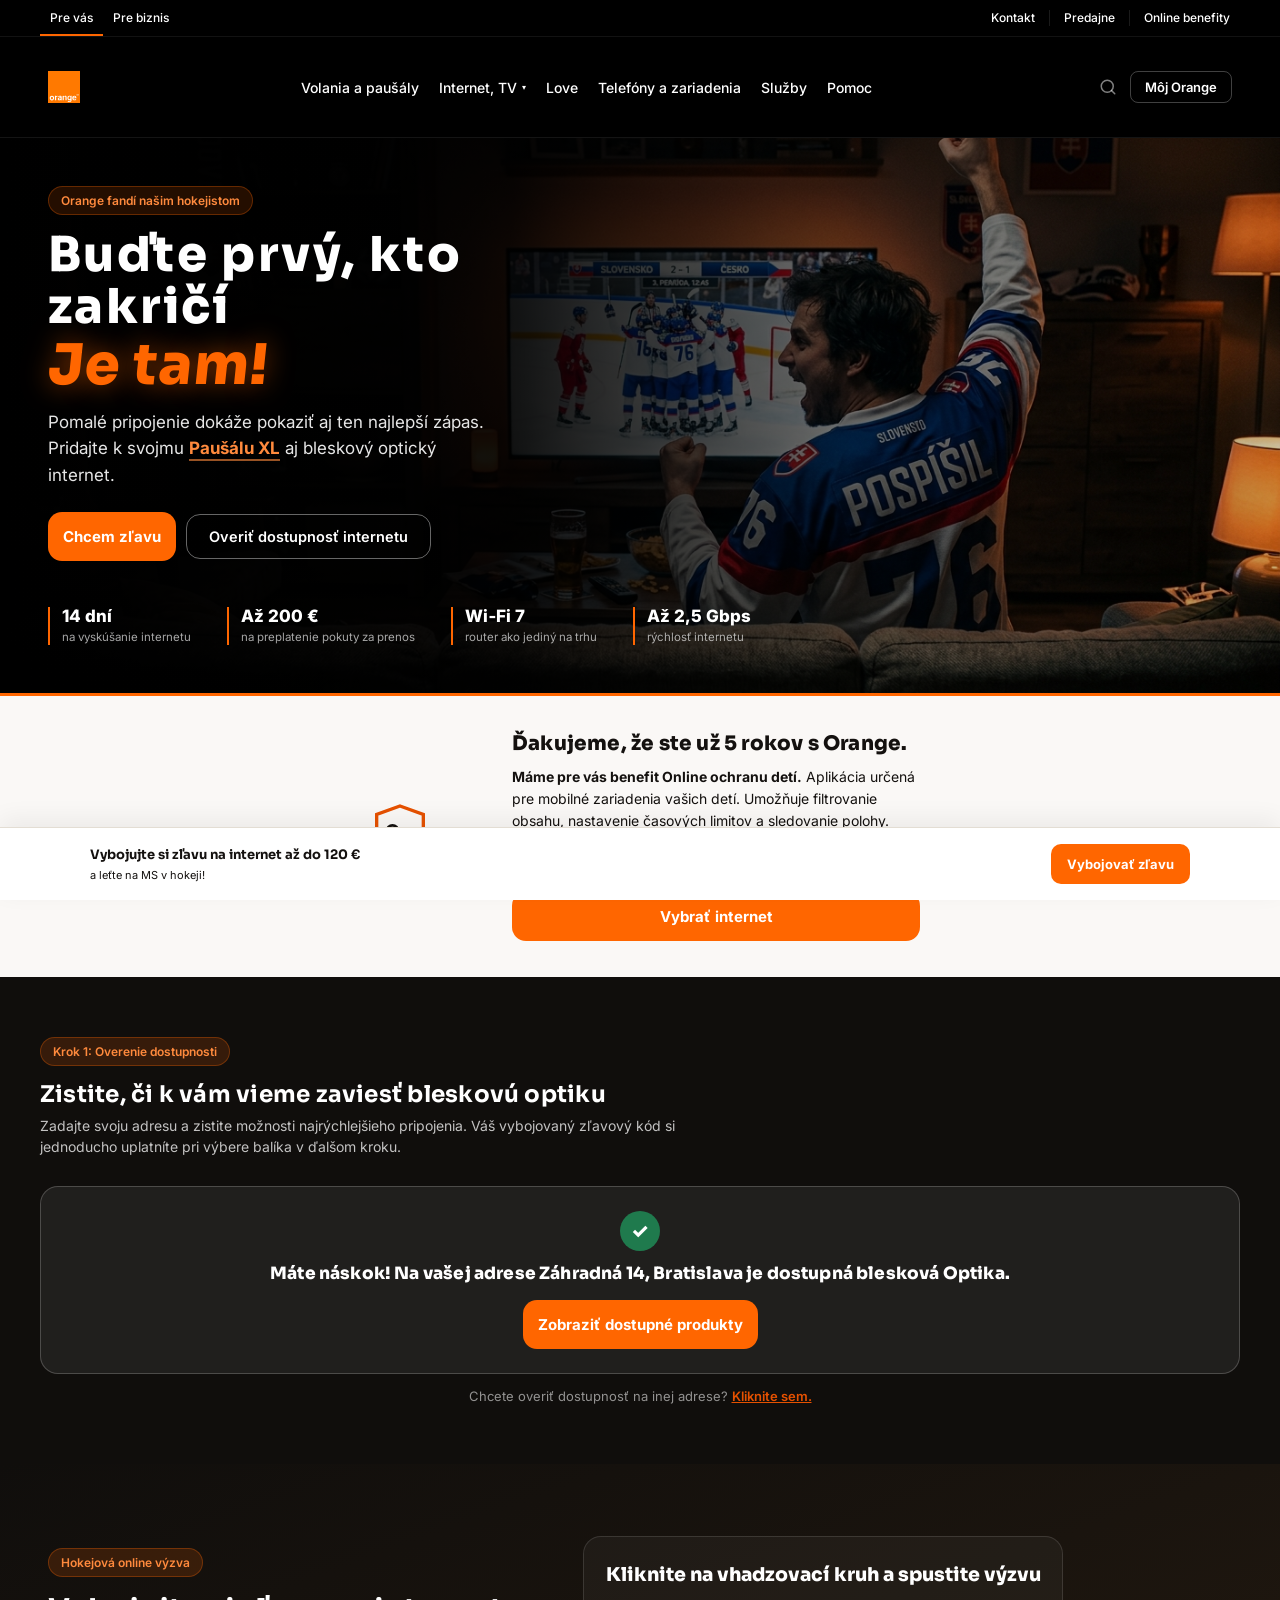
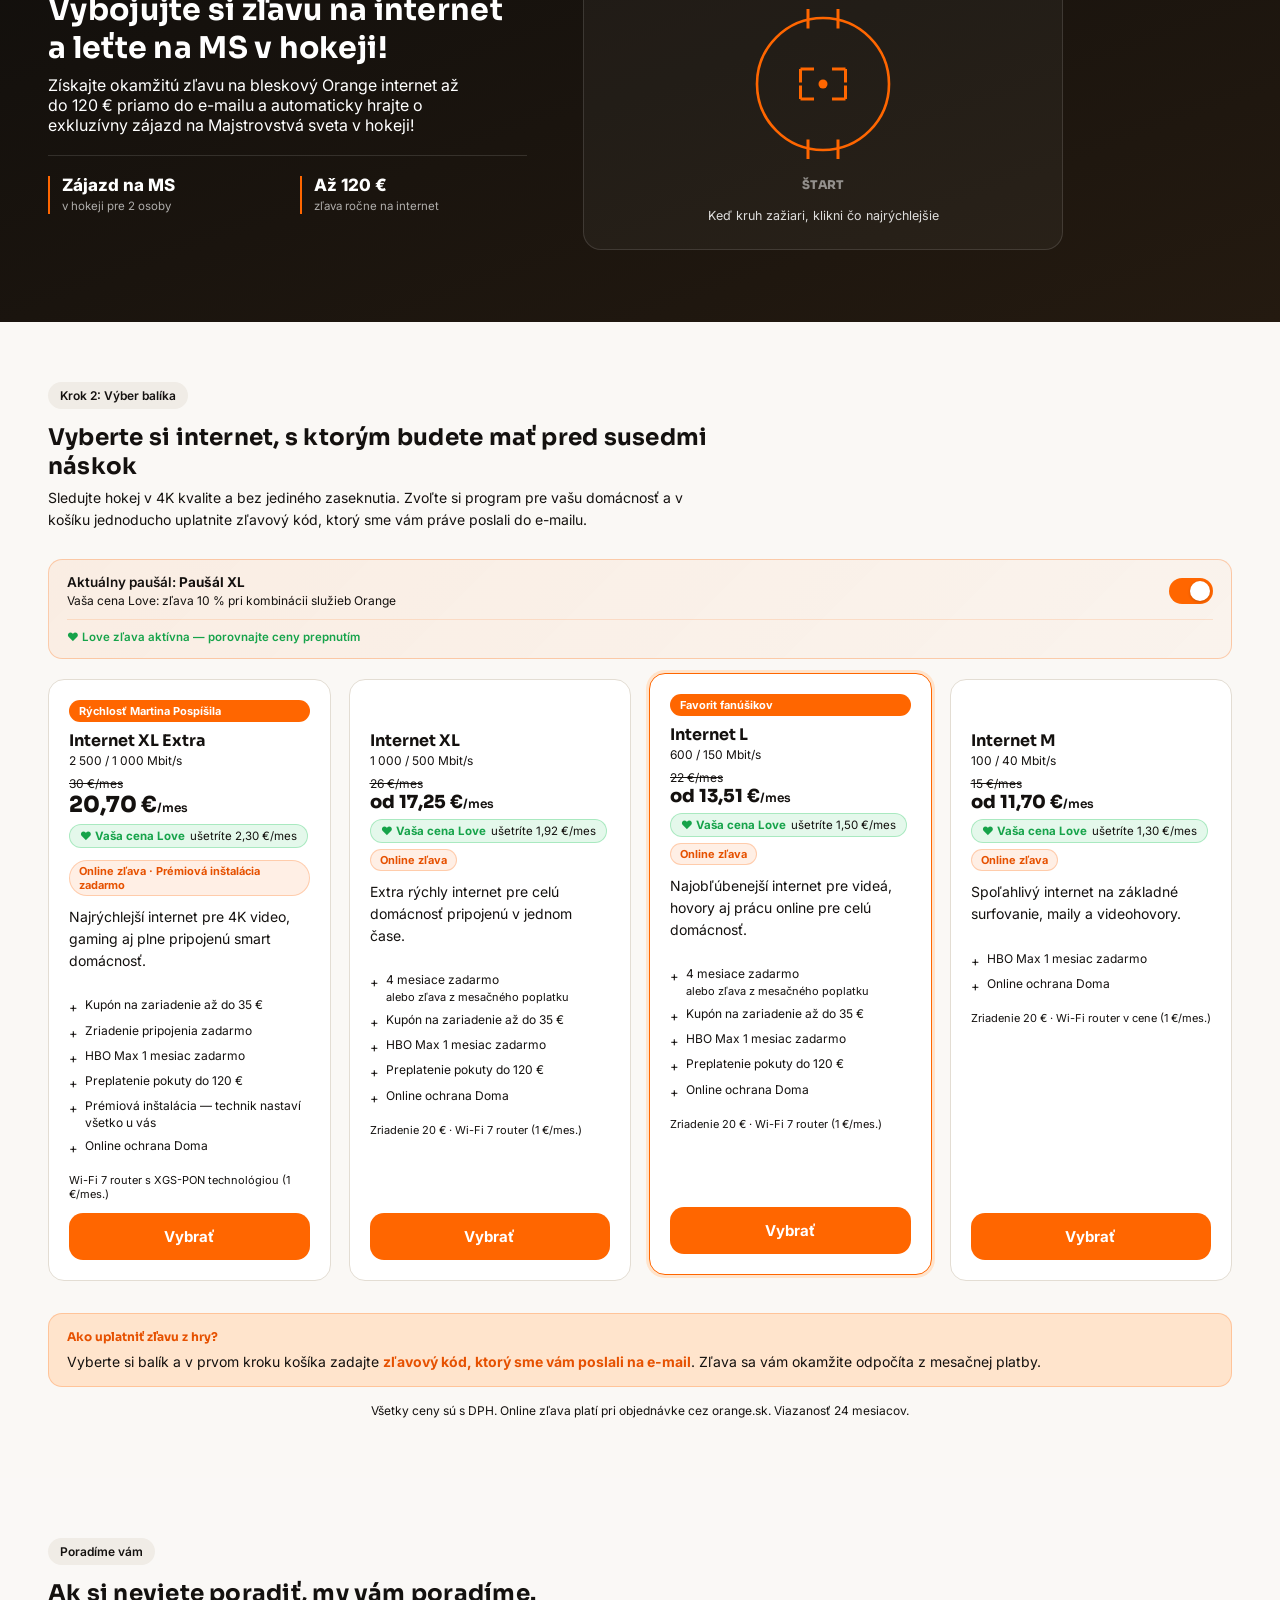
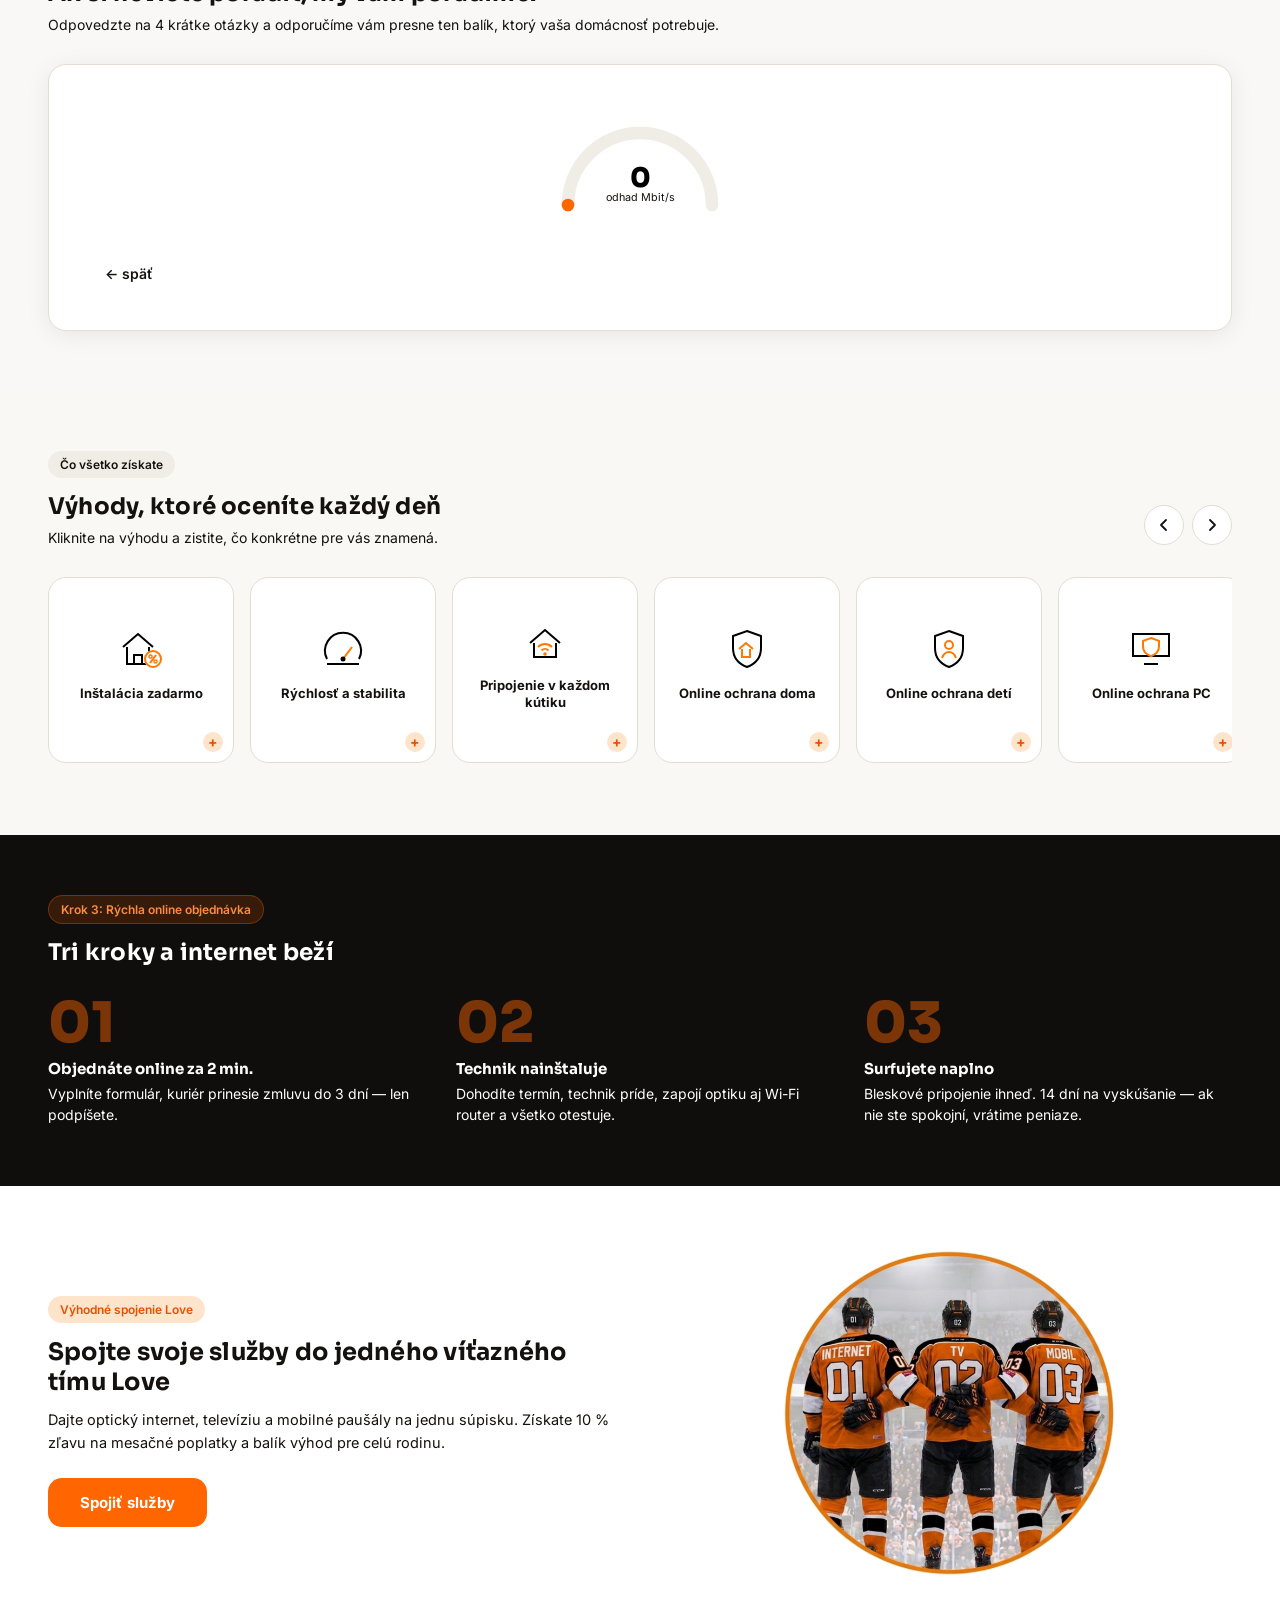
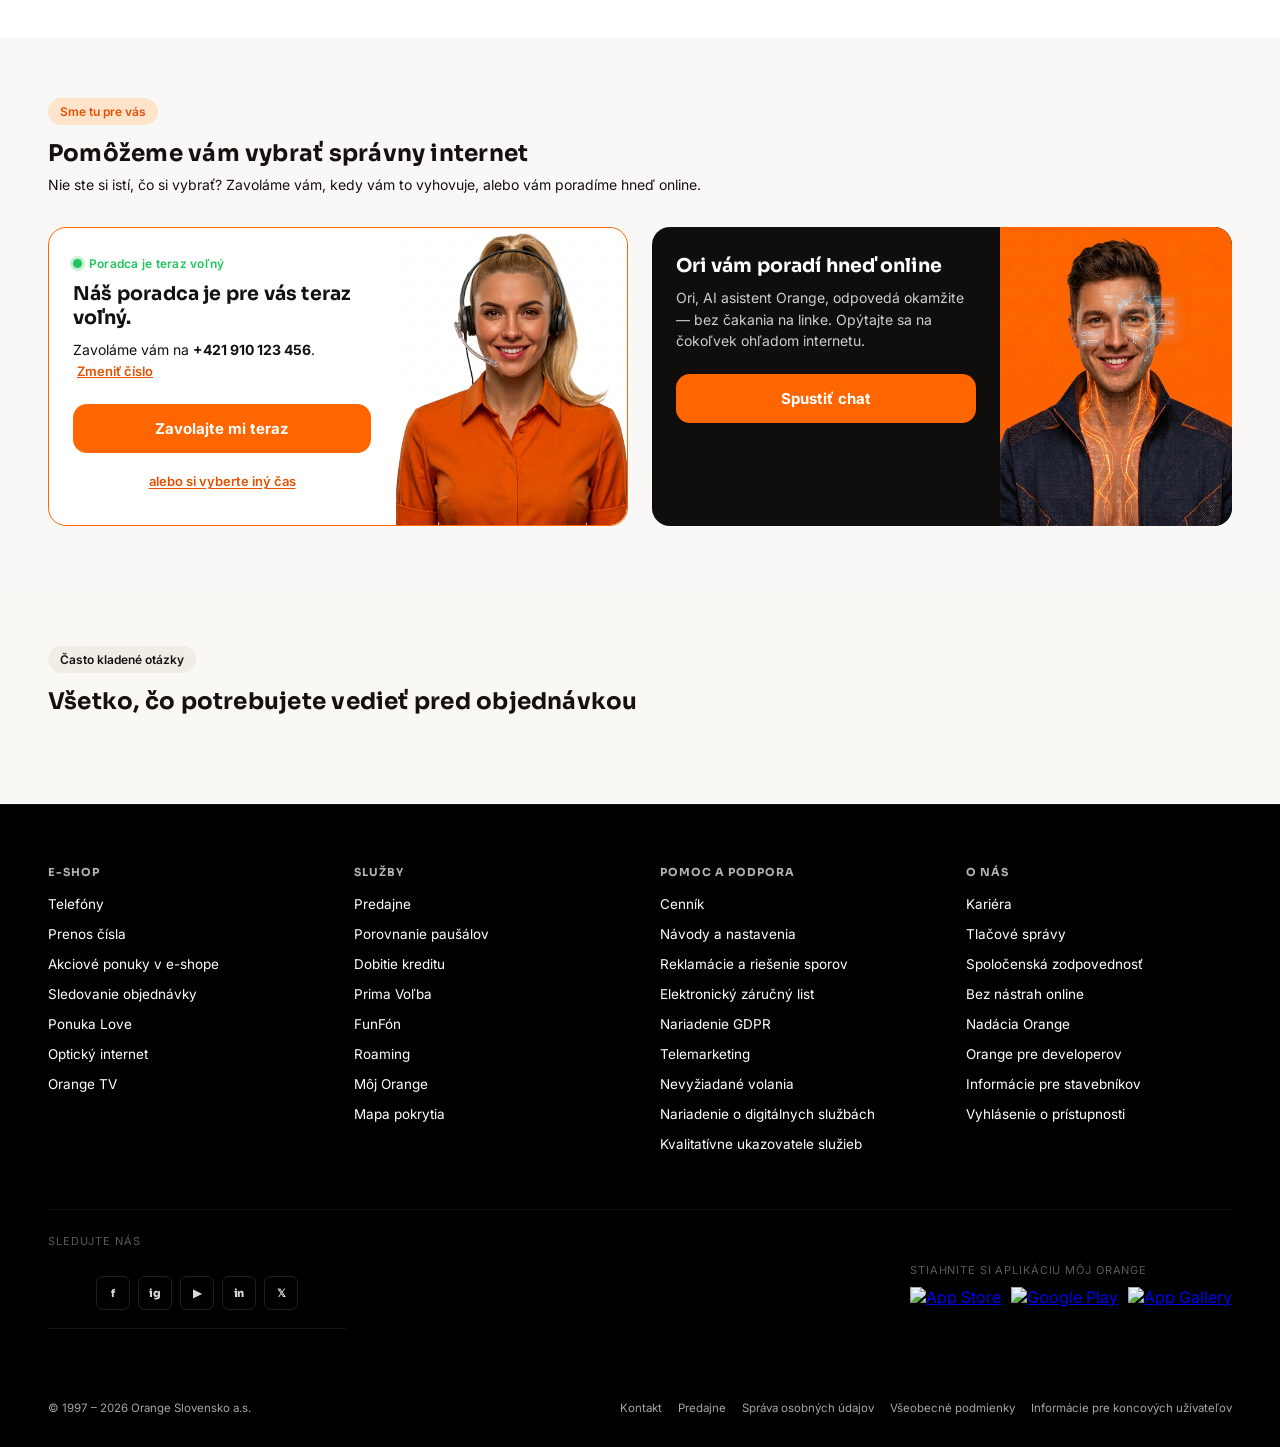
==== commit 86361306: "bloomreach: reward chips premenené na hero benefit-stat štýl" ====
--- a/zaraguza-sk/bloomreach/index.html
+++ b/zaraguza-sk/bloomreach/index.html
@@ -1277,6 +1277,13 @@
     .br-loyalty-cta{ width:auto; }
   }
 
+  /* Hockey — reward row ako hero benefit-stat */
+  .br-reward-row{
+    grid-template-columns:repeat(2, auto) !important;
+    gap:0 36px !important; margin:20px 0 24px; padding-top:20px;
+    border-top:1px solid rgba(255,255,255,0.12);
+  }
+
   /* Hockey — email highlight */
   .br-email-shown{ color:var(--orange-glow); font-weight:700; }
 
@@ -1498,9 +1505,9 @@
       <h2>Vybojujte si zľavu na internet a leťte na MS v hokeji!</h2>
       <p>Získajte okamžitú zľavu na bleskový Orange internet až do 120 € priamo do e-mailu a automaticky hrajte o exkluzívny zájazd na Majstrovstvá sveta v hokeji!</p>
 
-      <div class="reward-row">
-        <div class="reward-chip">Zájazd na MS v hokeji pre 2 osoby</div>
-        <div class="reward-chip">Zľava až 120 € ročne na internet</div>
+      <div class="benefit-row br-reward-row">
+        <div class="benefit-stat"><b>Zájazd na MS</b><span>v hokeji pre 2 osoby</span></div>
+        <div class="benefit-stat"><b>Až 120 €</b><span>zľava ročne na internet</span></div>
       </div>
     </div>
 
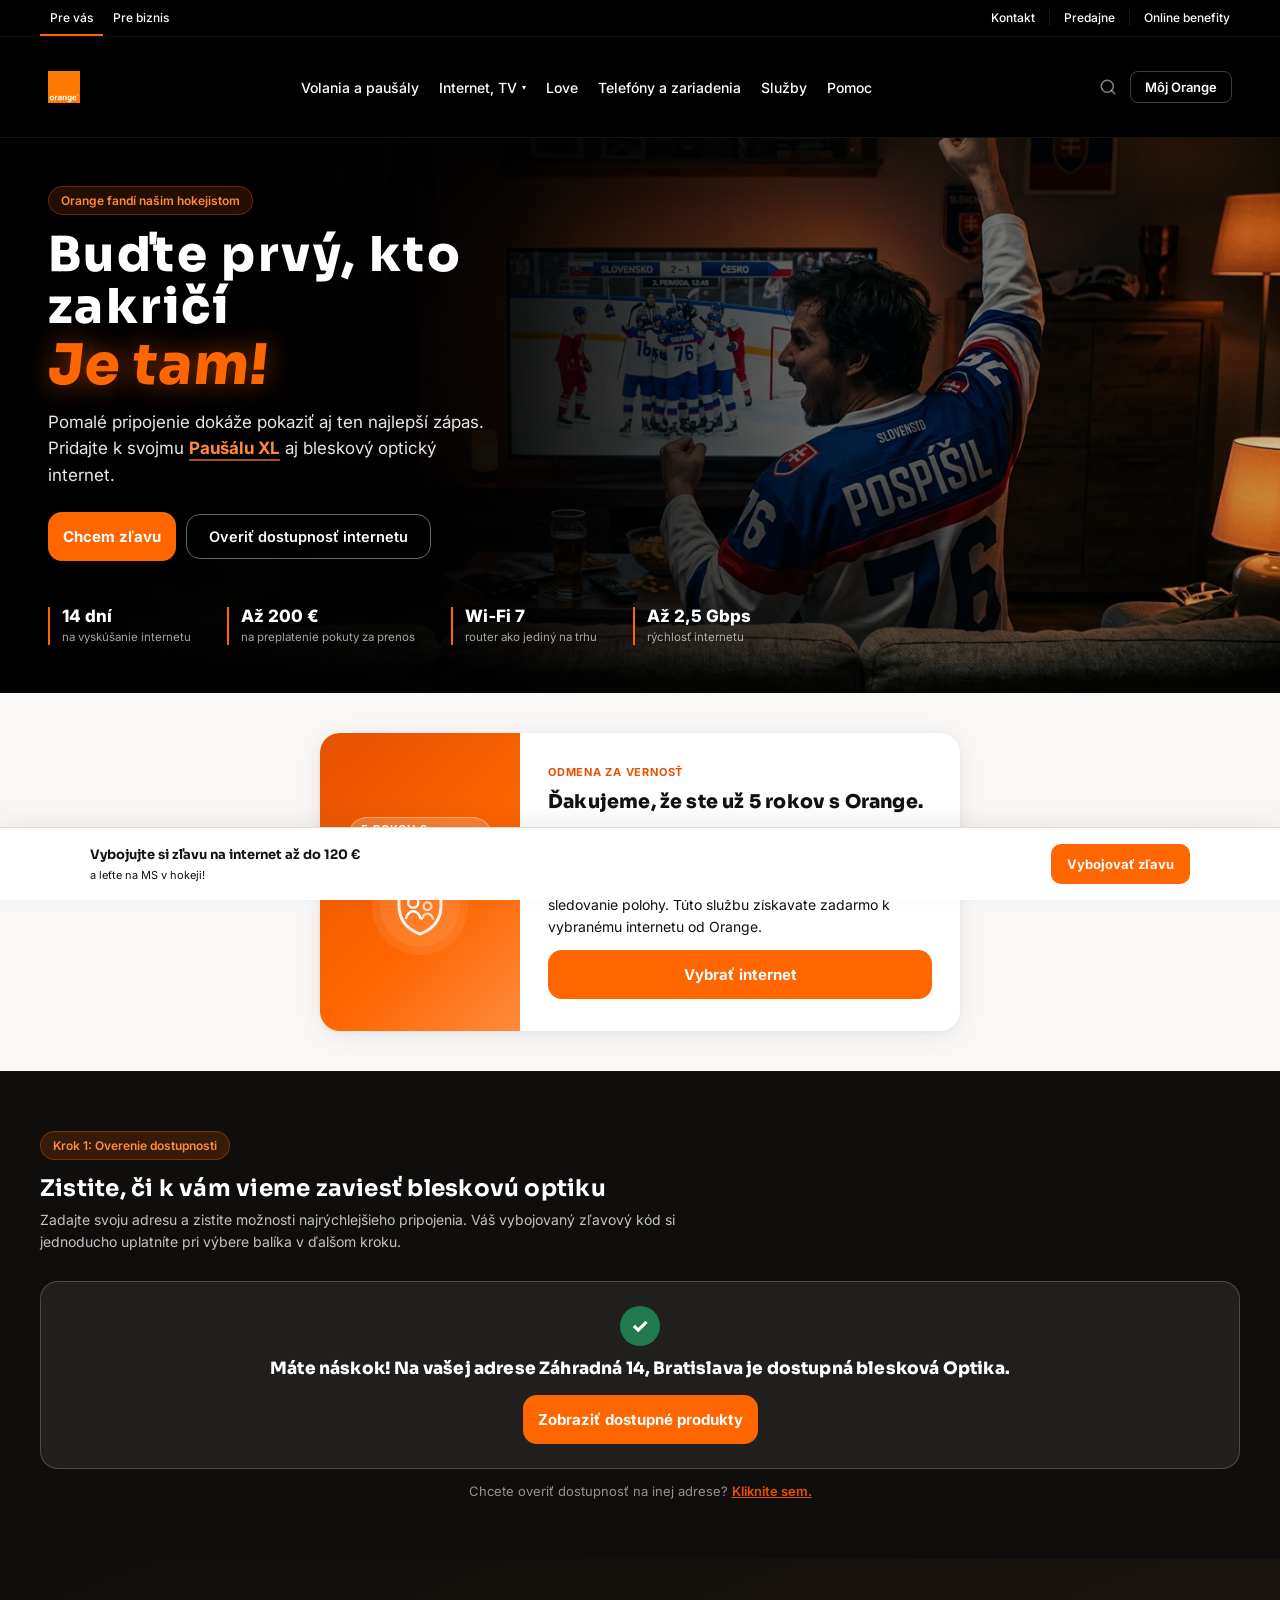
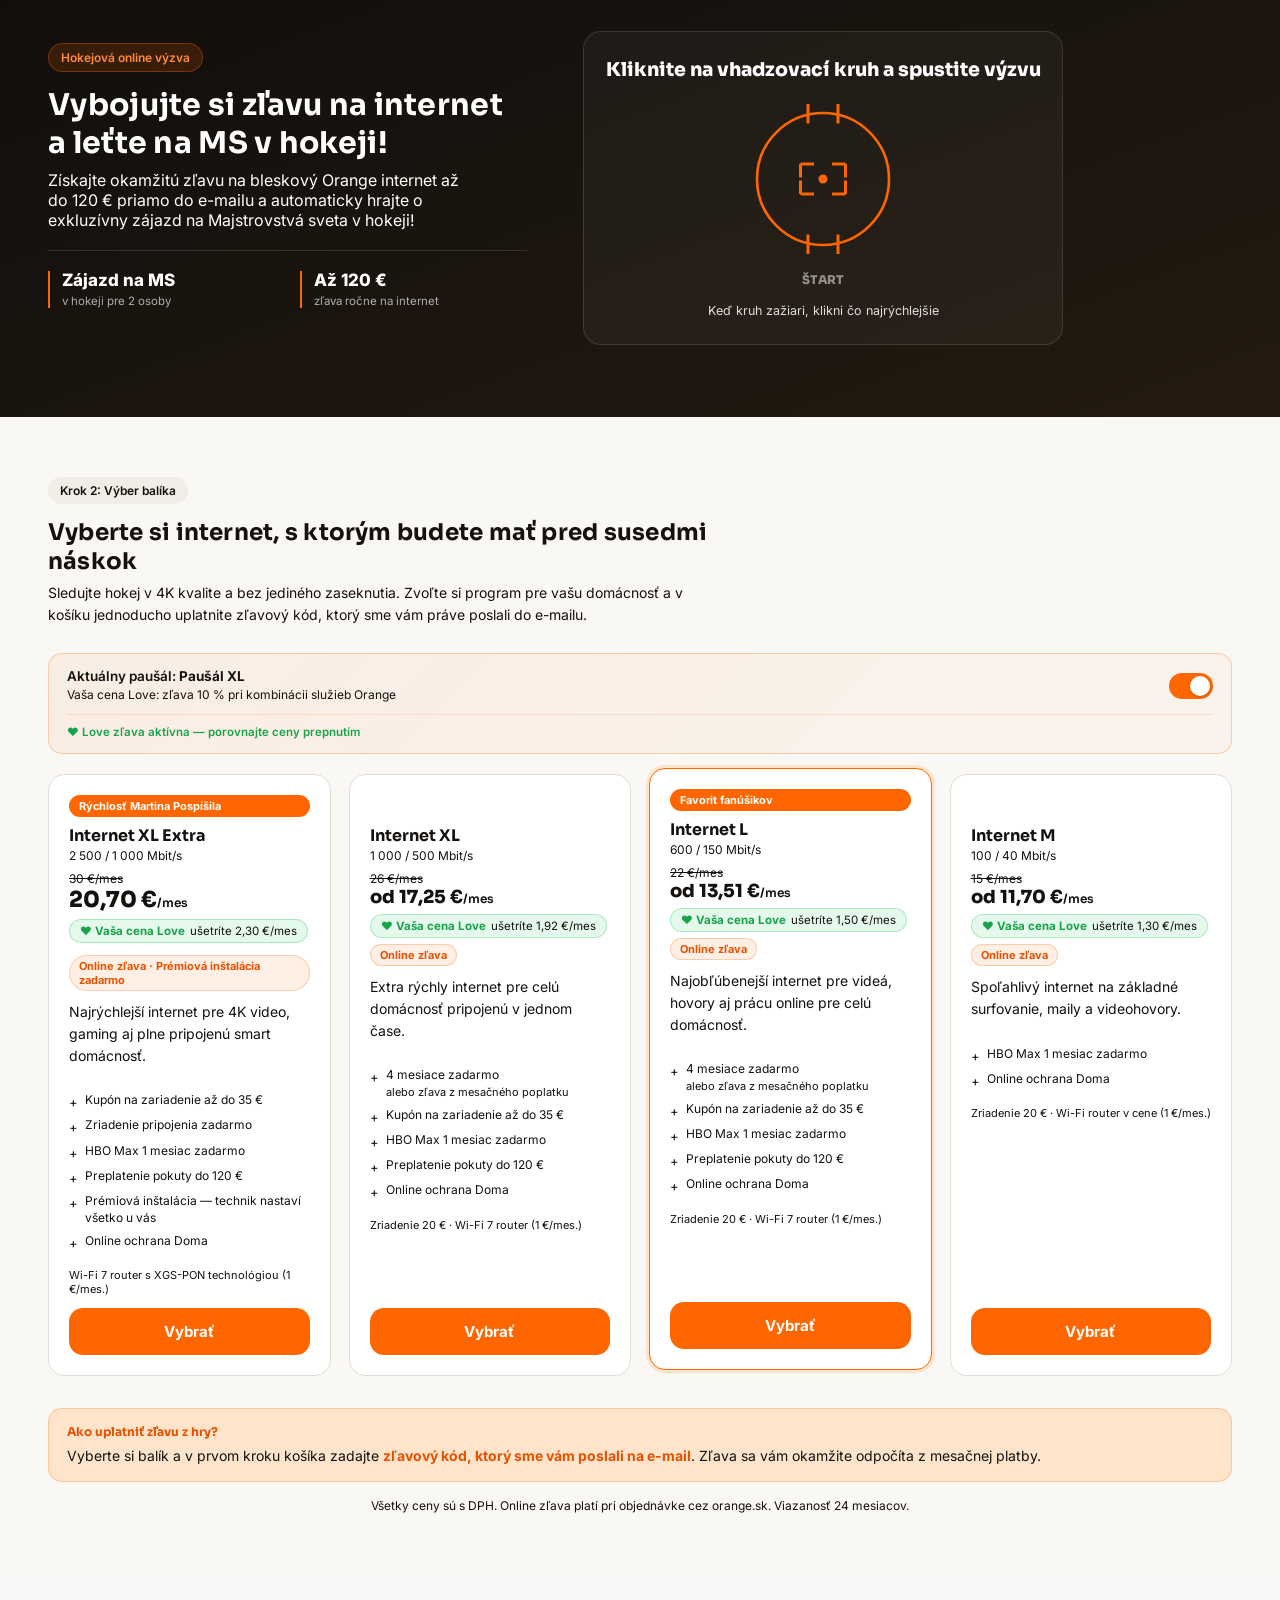
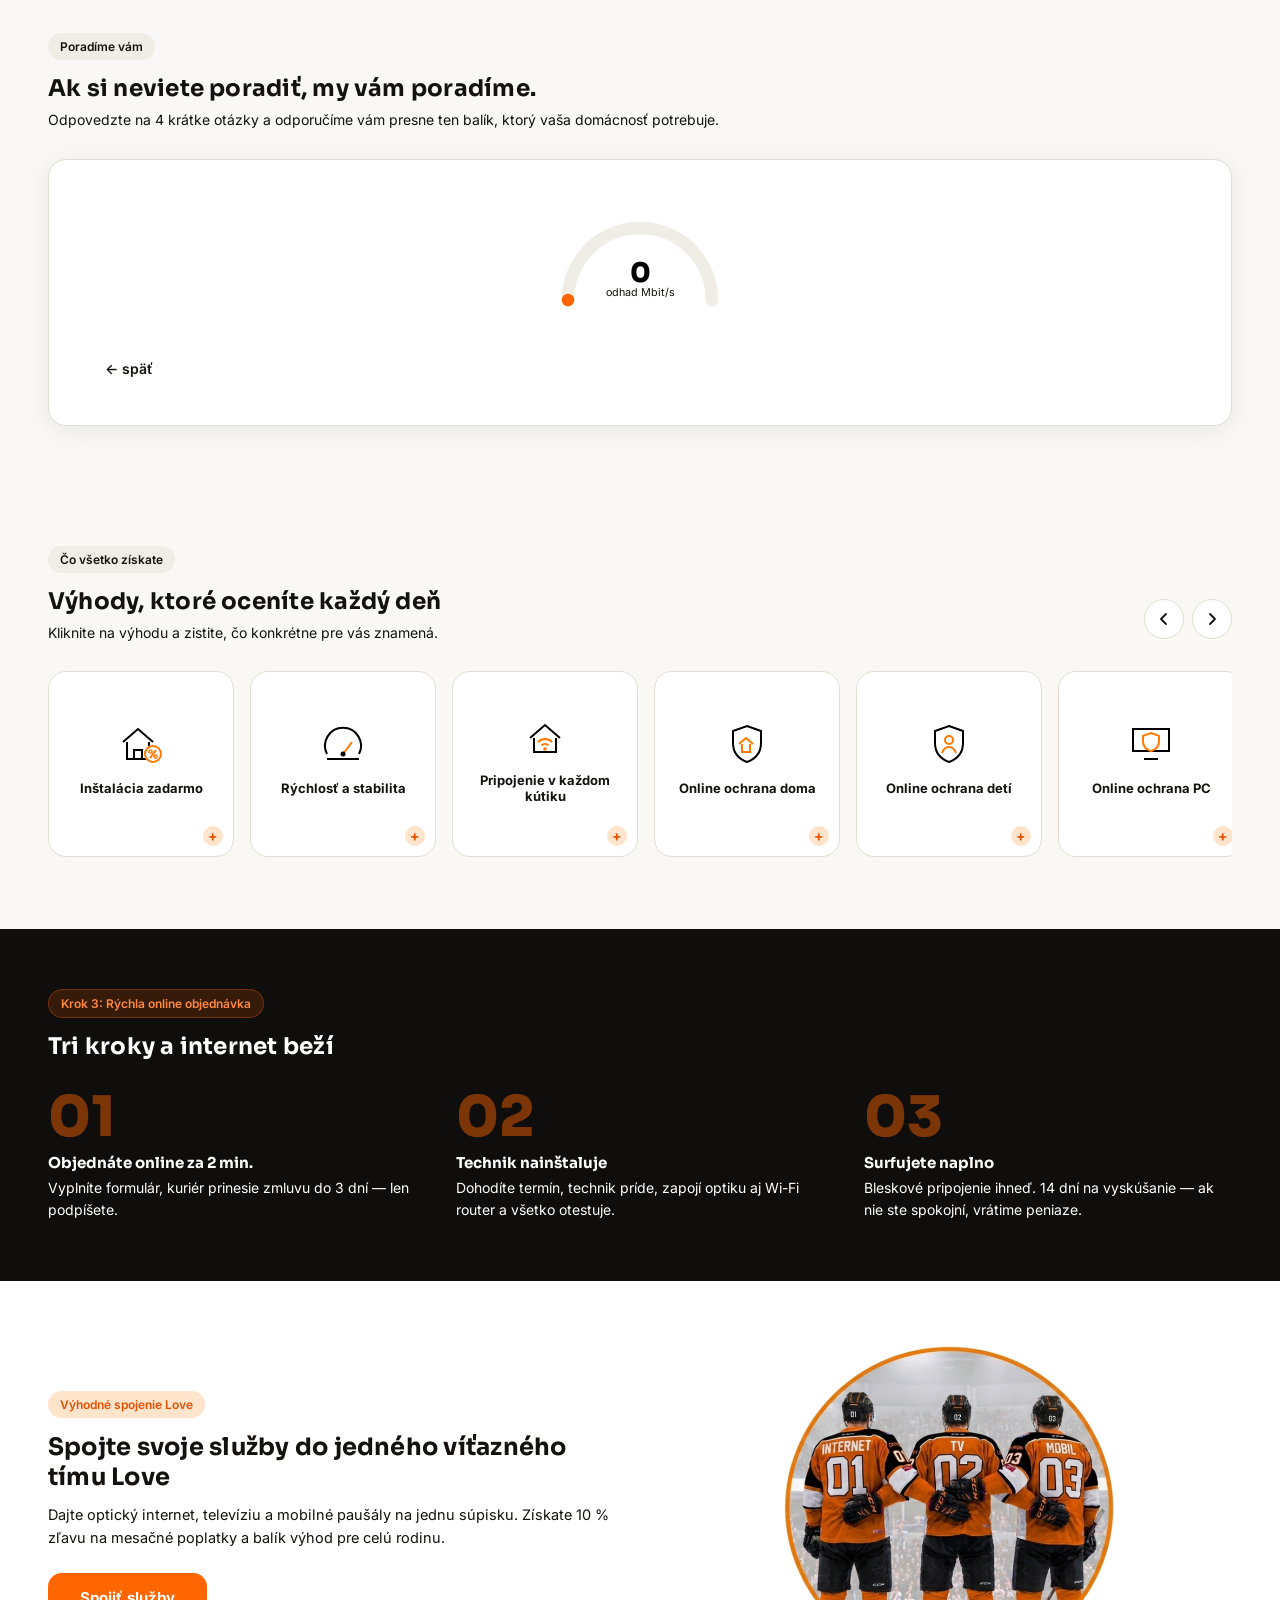
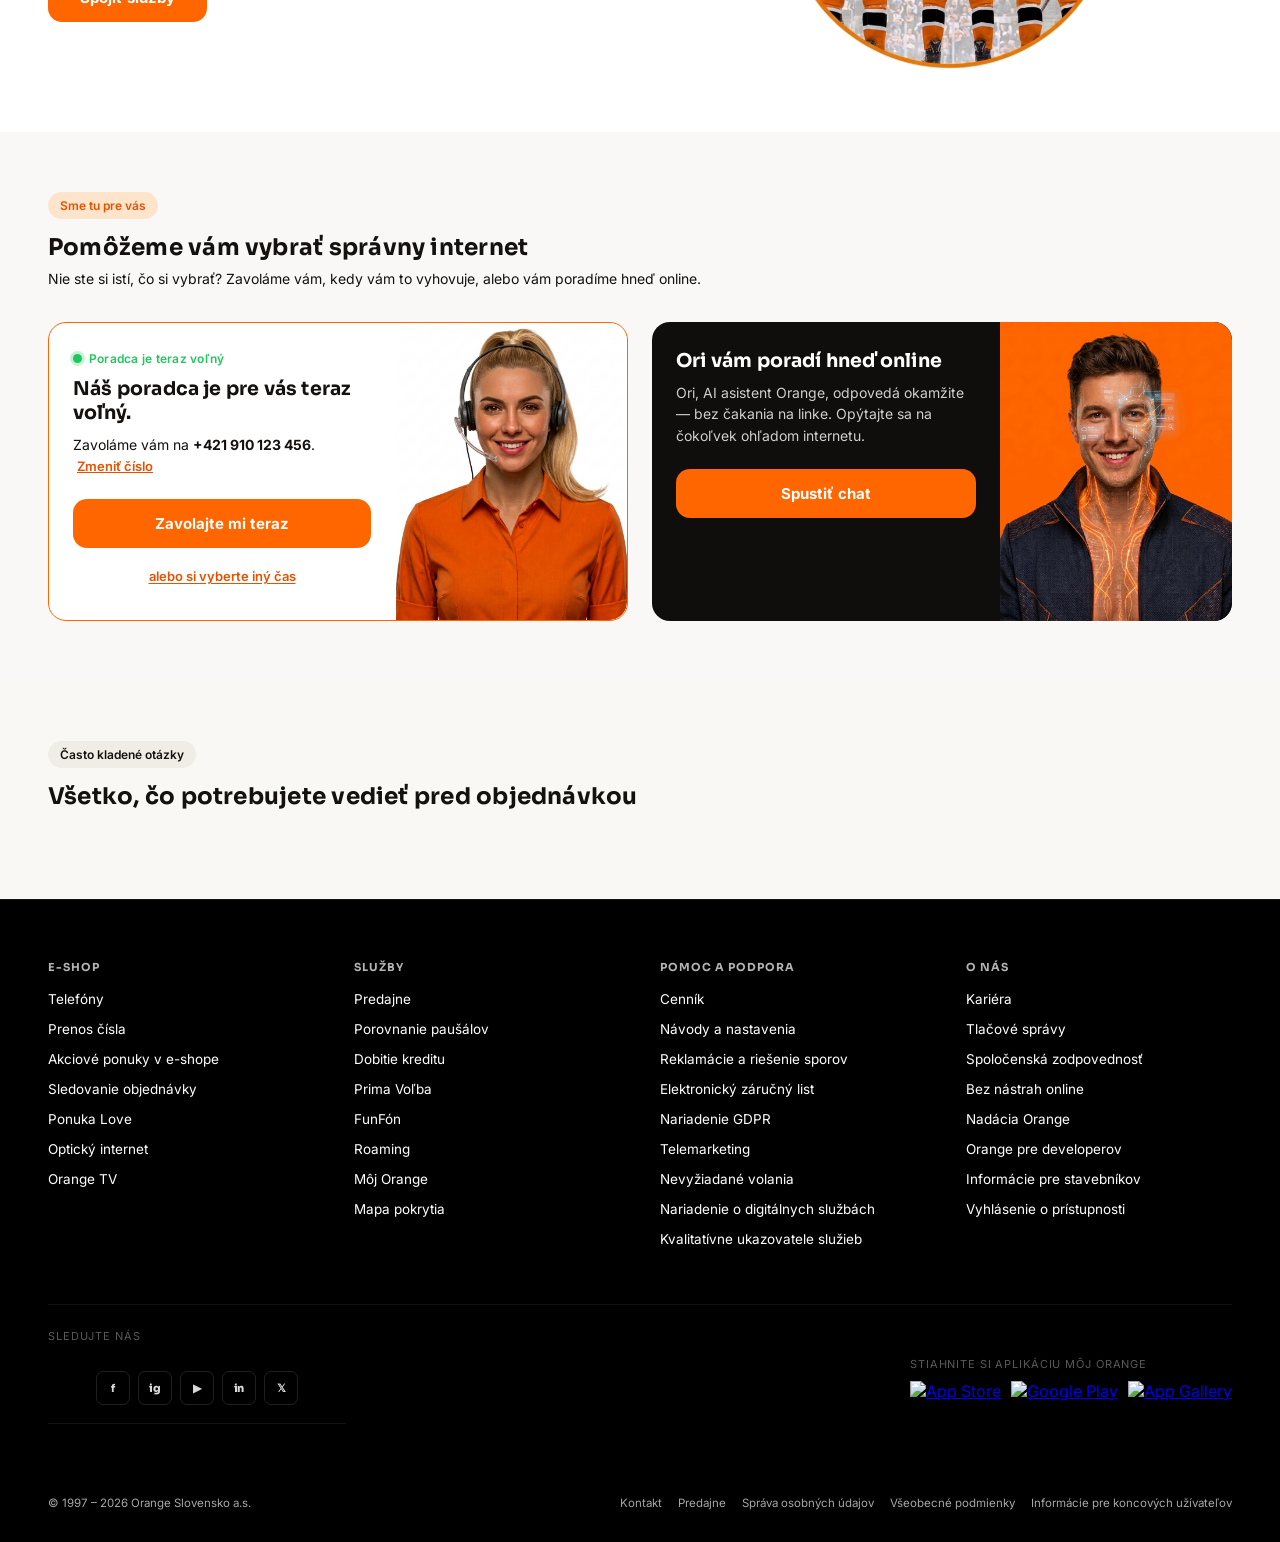
==== commit 53fa0d1c: "bloomreach: lojalitný blok - nový reward card dizajn (oranžový panel + biely obsah)" ====
--- a/zaraguza-sk/bloomreach/index.html
+++ b/zaraguza-sk/bloomreach/index.html
@@ -1236,44 +1236,60 @@
   .br-love-price span{ color:var(--ink-soft); font-weight:400; }
   .br-love-price.hidden{ opacity:0; pointer-events:none; }
 
-  /* Lojalitný blok */
+  /* Lojalitný blok — reward card dizajn */
   .br-loyalty-section{
-    background:#FAF8F6; border-top:3px solid var(--orange); padding:36px 20px; max-width:none;
-  }
-  /* Mobile: stĺpec — Nadpis → Logo → Popis → CTA */
-  .br-loyalty-inner{
+    background:#FAF8F6; padding:40px 20px; max-width:none;
+  }
+  .br-loyalty-card{
     max-width:560px; margin:0 auto;
-    display:flex; flex-direction:column; gap:16px;
+    background:#fff; border-radius:20px;
+    overflow:hidden; box-shadow:0 4px 24px rgba(0,0,0,0.08), 0 1px 4px rgba(0,0,0,0.04);
+    display:flex; flex-direction:column;
+  }
+
+  /* Farebný panel — mobile: horizontálny pruh navrchu */
+  .br-loyalty-visual{
+    background:linear-gradient(135deg, var(--orange-deep) 0%, var(--orange) 60%, var(--orange-glow) 100%);
+    display:flex; flex-direction:column; align-items:center; justify-content:center;
+    gap:12px; padding:28px 24px;
+  }
+  .br-loyalty-years-badge{
+    background:rgba(255,255,255,0.2); color:#fff;
+    font-size:11px; font-weight:700; letter-spacing:0.08em; text-transform:uppercase;
+    padding:4px 12px; border-radius:100px; border:1px solid rgba(255,255,255,0.35);
+  }
+  .br-loyalty-icon-wrap{
+    width:80px; height:80px; background:rgba(255,255,255,0.15); border-radius:50%;
+    display:flex; align-items:center; justify-content:center;
+    box-shadow:0 0 0 8px rgba(255,255,255,0.08);
+  }
+
+  /* Textový panel */
+  .br-loyalty-body{
+    padding:26px 24px; display:flex; flex-direction:column; gap:12px; flex:1;
+  }
+  .br-loyalty-eyebrow{
+    font-size:11px; font-weight:700; color:var(--orange-deep);
+    letter-spacing:0.07em; text-transform:uppercase; margin:0;
   }
   .br-loyalty-headline{
-    font-family:'Sora'; font-weight:800; font-size:20px; color:var(--ink); line-height:1.2;
-    order:1;
-  }
-  .br-loyalty-logo-col{ order:2; }
-  .br-loyalty-content{ order:3; display:flex; flex-direction:column; gap:14px; }
-  .br-eset-logo{ width:80px; height:80px; display:block; flex-shrink:0; }
-  .br-loyalty-content p{
+    font-family:'Sora'; font-weight:800; font-size:19px; color:var(--ink);
+    line-height:1.25; margin:0;
+  }
+  .br-loyalty-desc{
     font-size:14px; color:var(--ink-soft); line-height:1.6; margin:0;
   }
   .br-loyalty-cta{ width:100%; }
 
-  /* Desktop (md+): 2 stĺpce — logo vľavo, nadpis+popis+cta vpravo */
-  @media(min-width:768px){
-    .br-loyalty-inner{
-      display:grid; grid-template-columns:120px 1fr; grid-template-rows:auto auto;
-      gap:0 32px; align-items:center;
+  /* Desktop: karta sa rozloží na 2 stĺpce */
+  @media(min-width:600px){
+    .br-loyalty-card{
+      flex-direction:row; max-width:640px;
     }
-    .br-loyalty-headline{
-      grid-column:2; grid-row:1; order:unset; margin-bottom:10px;
+    .br-loyalty-visual{
+      width:200px; flex-shrink:0; border-radius:0; padding:36px 28px;
     }
-    .br-loyalty-logo-col{
-      grid-column:1; grid-row:1/3; order:unset;
-      display:flex; align-items:center; justify-content:flex-start;
-    }
-    .br-loyalty-content{
-      grid-column:2; grid-row:2; order:unset;
-    }
-    .br-eset-logo{ max-width:110px; }
+    .br-loyalty-body{ padding:32px 28px; justify-content:center; }
     .br-loyalty-cta{ width:auto; }
   }
 
@@ -1427,21 +1443,30 @@
 
 <!-- Bloomreach: Lojalitný blok hneď pod hero -->
 <div class="br-loyalty-section">
-  <div class="br-loyalty-inner">
-    <h2 class="br-loyalty-headline">Ďakujeme, že ste už 5 rokov s Orange.</h2>
-    <div class="br-loyalty-logo-col">
-      <svg class="br-eset-logo" xmlns="http://www.w3.org/2000/svg" width="80" height="80" viewBox="0 0 48 48" fill="none" aria-hidden="true">
-        <path d="M24 6l14 5v12c0 10-6 16-14 19-8-3-14-9-14-19V11z" stroke="var(--orange-deep)" stroke-width="2"/>
-        <circle cx="19.5" cy="21" r="3.4" stroke="var(--ink)" stroke-width="1.6"/>
-        <path d="M14.5 32c1-3.4 3-5.2 5-5.2s4 1.8 5 5.2" stroke="var(--ink)" stroke-width="1.6"/>
-        <circle cx="29" cy="23.5" r="2.6" stroke="var(--orange)" stroke-width="1.6"/>
-        <path d="M25 32.5c0.8-2.6 2.2-4 4-4s3.2 1.4 4 4" stroke="var(--orange)" stroke-width="1.6"/>
-      </svg>
-    </div>
-    <div class="br-loyalty-content">
-      <p><strong>Máme pre vás benefit Online ochranu detí.</strong> Aplikácia určená pre mobilné zariadenia vašich detí. Umožňuje filtrovanie obsahu, nastavenie časových limitov a sledovanie polohy. Túto službu získavate zadarmo k vybranému internetu od Orange.</p>
+  <div class="br-loyalty-card">
+
+    <!-- Farebný panel s ikonou (vľavo na desktope, navrchu na mobile) -->
+    <div class="br-loyalty-visual">
+      <div class="br-loyalty-years-badge">5 rokov s Orange</div>
+      <div class="br-loyalty-icon-wrap" aria-hidden="true">
+        <svg xmlns="http://www.w3.org/2000/svg" width="72" height="72" viewBox="0 0 48 48" fill="none">
+          <path d="M24 6l14 5v12c0 10-6 16-14 19-8-3-14-9-14-19V11z" stroke="rgba(255,255,255,0.9)" stroke-width="2"/>
+          <circle cx="19.5" cy="21" r="3.4" stroke="#fff" stroke-width="1.6"/>
+          <path d="M14.5 32c1-3.4 3-5.2 5-5.2s4 1.8 5 5.2" stroke="#fff" stroke-width="1.6"/>
+          <circle cx="29" cy="23.5" r="2.6" stroke="rgba(255,255,255,0.7)" stroke-width="1.6"/>
+          <path d="M25 32.5c0.8-2.6 2.2-4 4-4s3.2 1.4 4 4" stroke="rgba(255,255,255,0.7)" stroke-width="1.6"/>
+        </svg>
+      </div>
+    </div>
+
+    <!-- Textový obsah -->
+    <div class="br-loyalty-body">
+      <p class="br-loyalty-eyebrow">Odmena za vernosť</p>
+      <h2 class="br-loyalty-headline">Ďakujeme, že ste už 5 rokov s Orange.</h2>
+      <p class="br-loyalty-desc"><strong>Máme pre vás benefit Online ochranu detí.</strong> Aplikácia určená pre mobilné zariadenia vašich detí. Umožňuje filtrovanie obsahu, nastavenie časových limitov a sledovanie polohy. Túto službu získavate zadarmo k vybranému internetu od Orange.</p>
       <button class="cta-primary br-loyalty-cta" onclick="document.getElementById('plans-anchor').scrollIntoView({behavior:'smooth'})">Vybrať internet</button>
     </div>
+
   </div>
 </div>
 
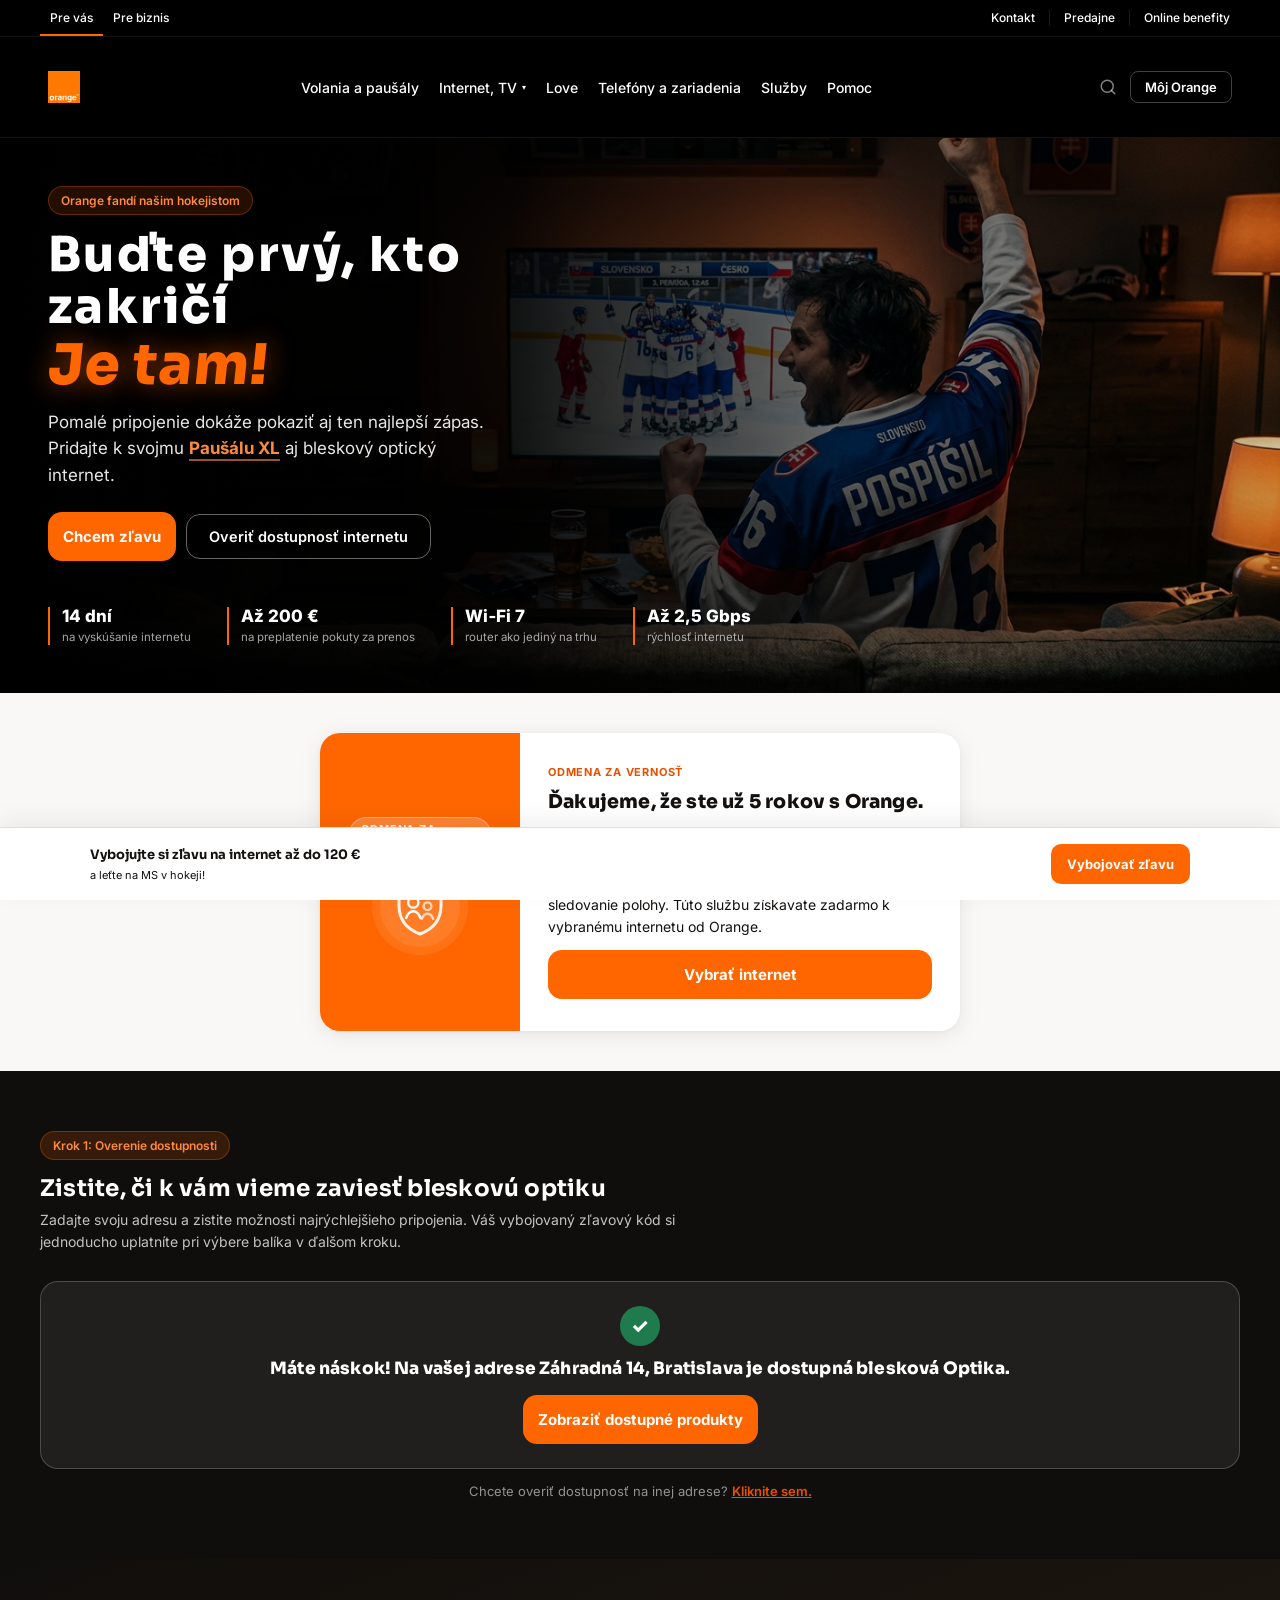
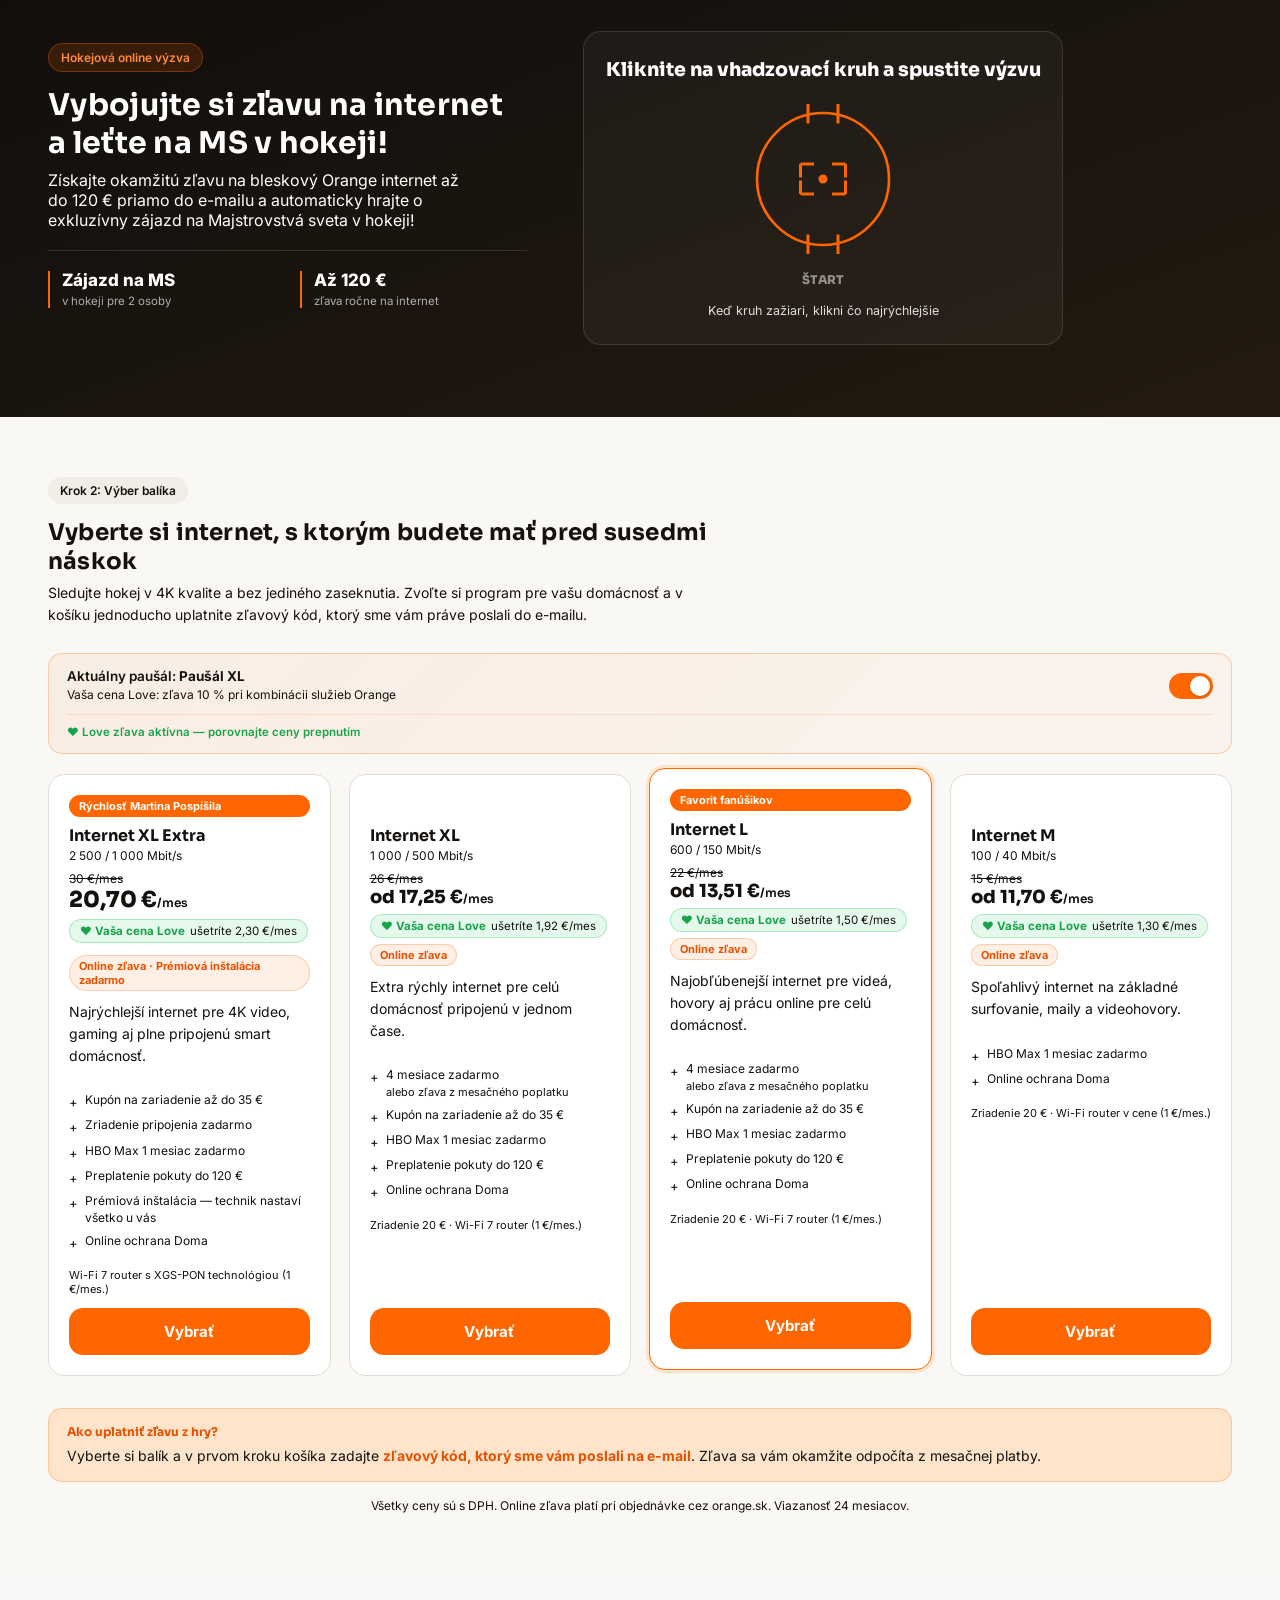
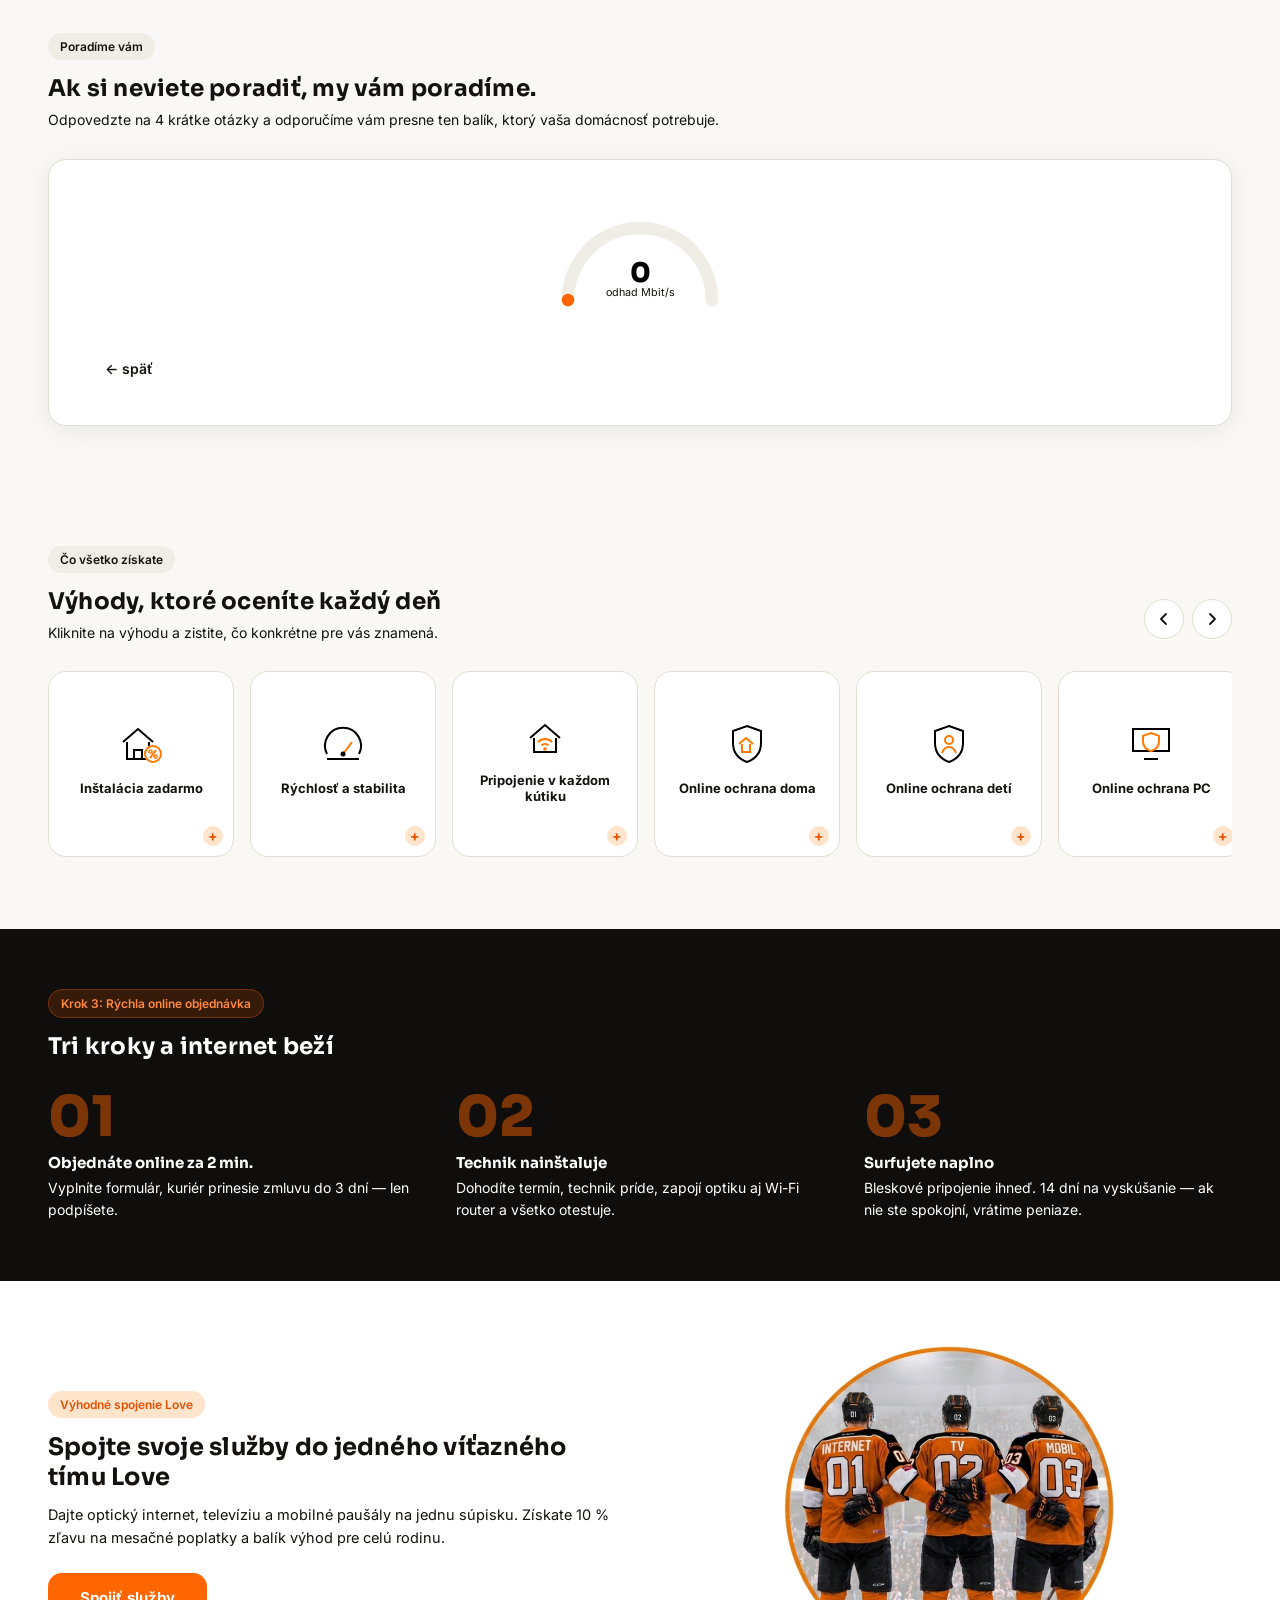
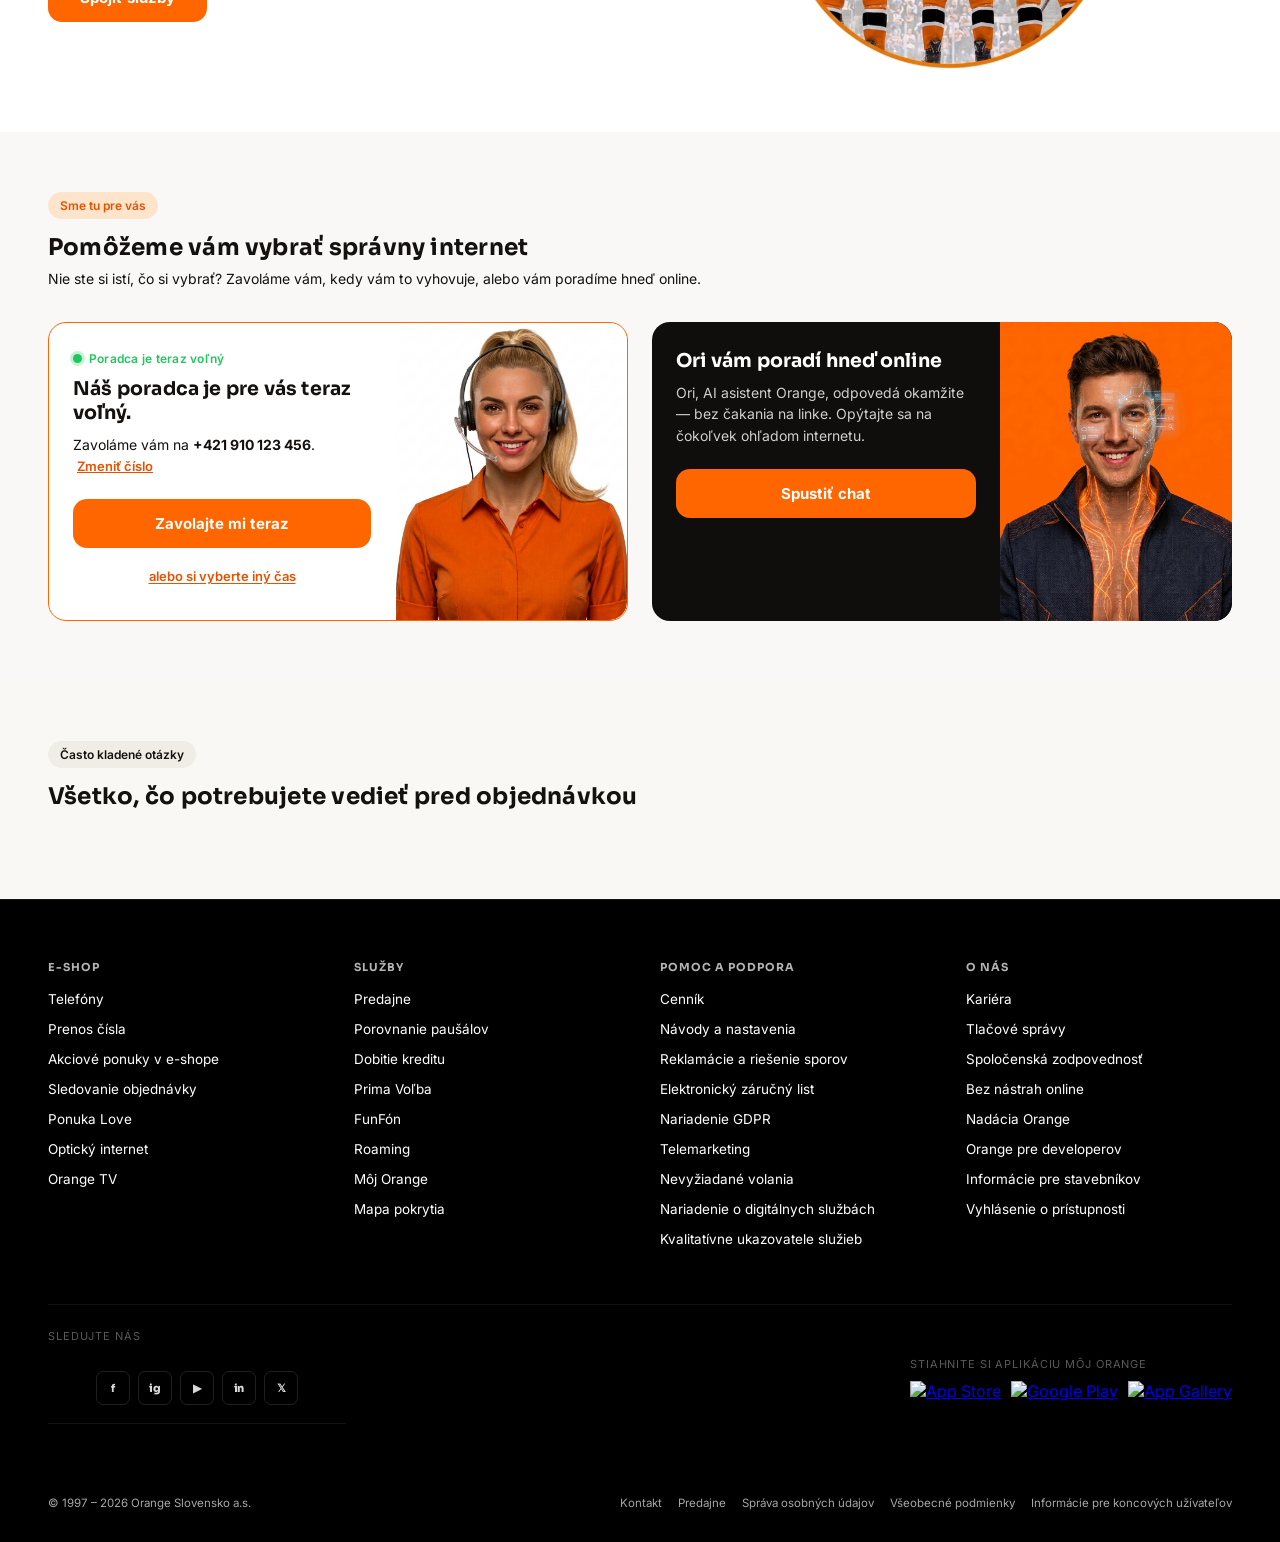
==== commit 0ee664d9: "bloomreach: loyalty panel - solid orange bg, odmena za vernost badge" ====
--- a/zaraguza-sk/bloomreach/index.html
+++ b/zaraguza-sk/bloomreach/index.html
@@ -1249,7 +1249,7 @@
 
   /* Farebný panel — mobile: horizontálny pruh navrchu */
   .br-loyalty-visual{
-    background:linear-gradient(135deg, var(--orange-deep) 0%, var(--orange) 60%, var(--orange-glow) 100%);
+    background:var(--orange);
     display:flex; flex-direction:column; align-items:center; justify-content:center;
     gap:12px; padding:28px 24px;
   }
@@ -1447,7 +1447,7 @@
 
     <!-- Farebný panel s ikonou (vľavo na desktope, navrchu na mobile) -->
     <div class="br-loyalty-visual">
-      <div class="br-loyalty-years-badge">5 rokov s Orange</div>
+      <div class="br-loyalty-years-badge">Odmena za vernosť</div>
       <div class="br-loyalty-icon-wrap" aria-hidden="true">
         <svg xmlns="http://www.w3.org/2000/svg" width="72" height="72" viewBox="0 0 48 48" fill="none">
           <path d="M24 6l14 5v12c0 10-6 16-14 19-8-3-14-9-14-19V11z" stroke="rgba(255,255,255,0.9)" stroke-width="2"/>
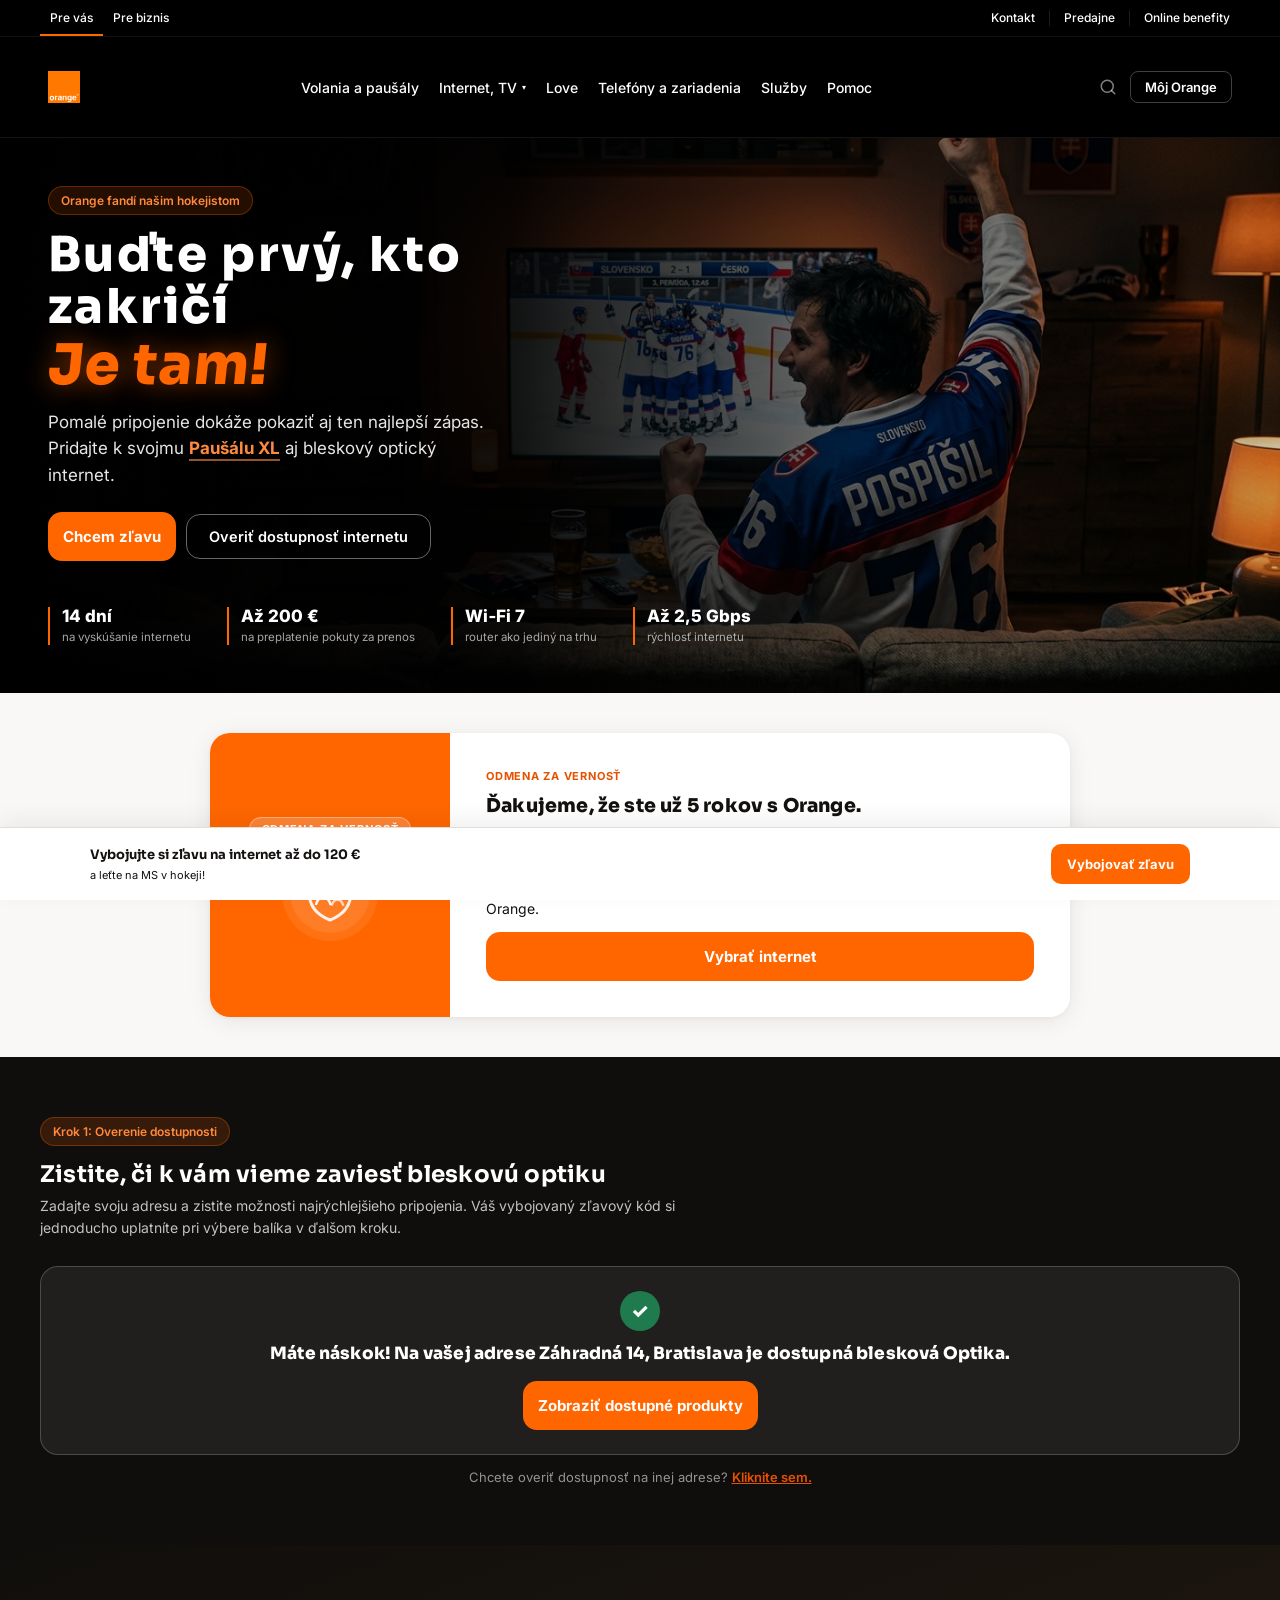
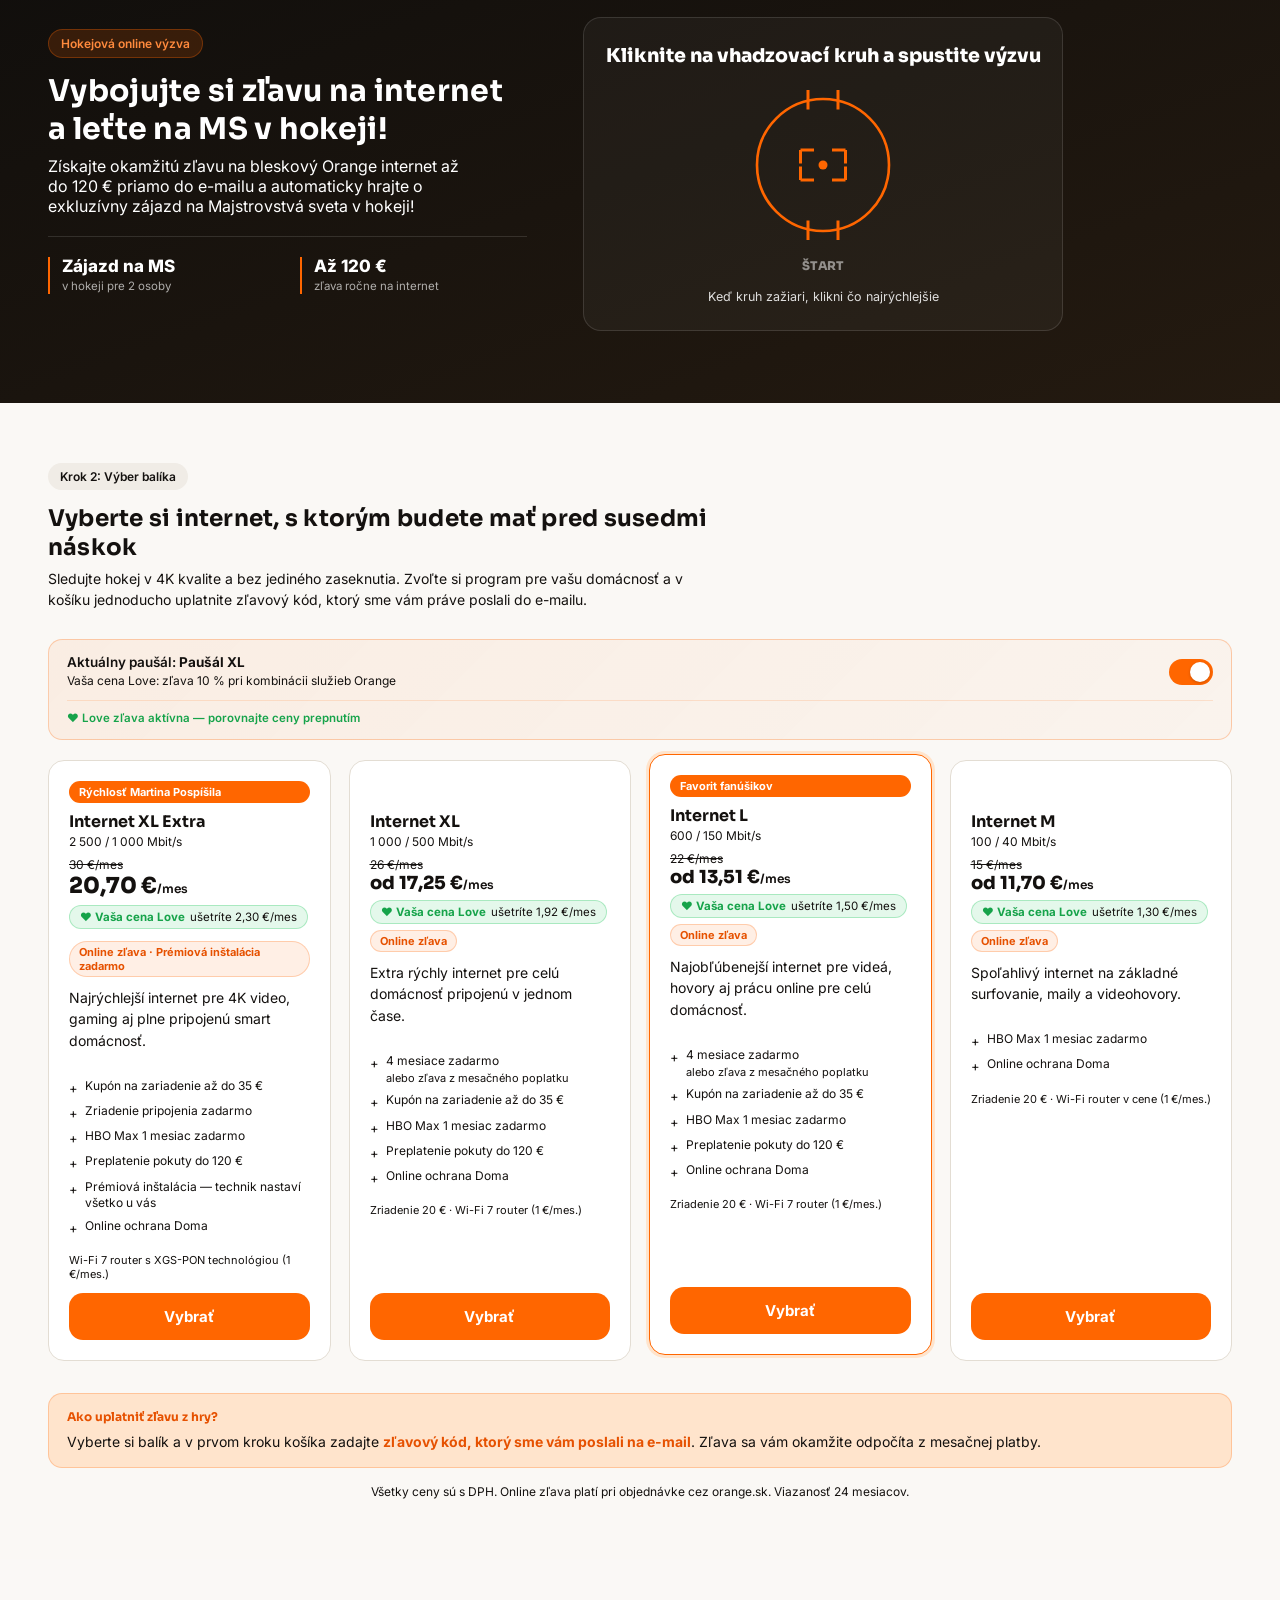
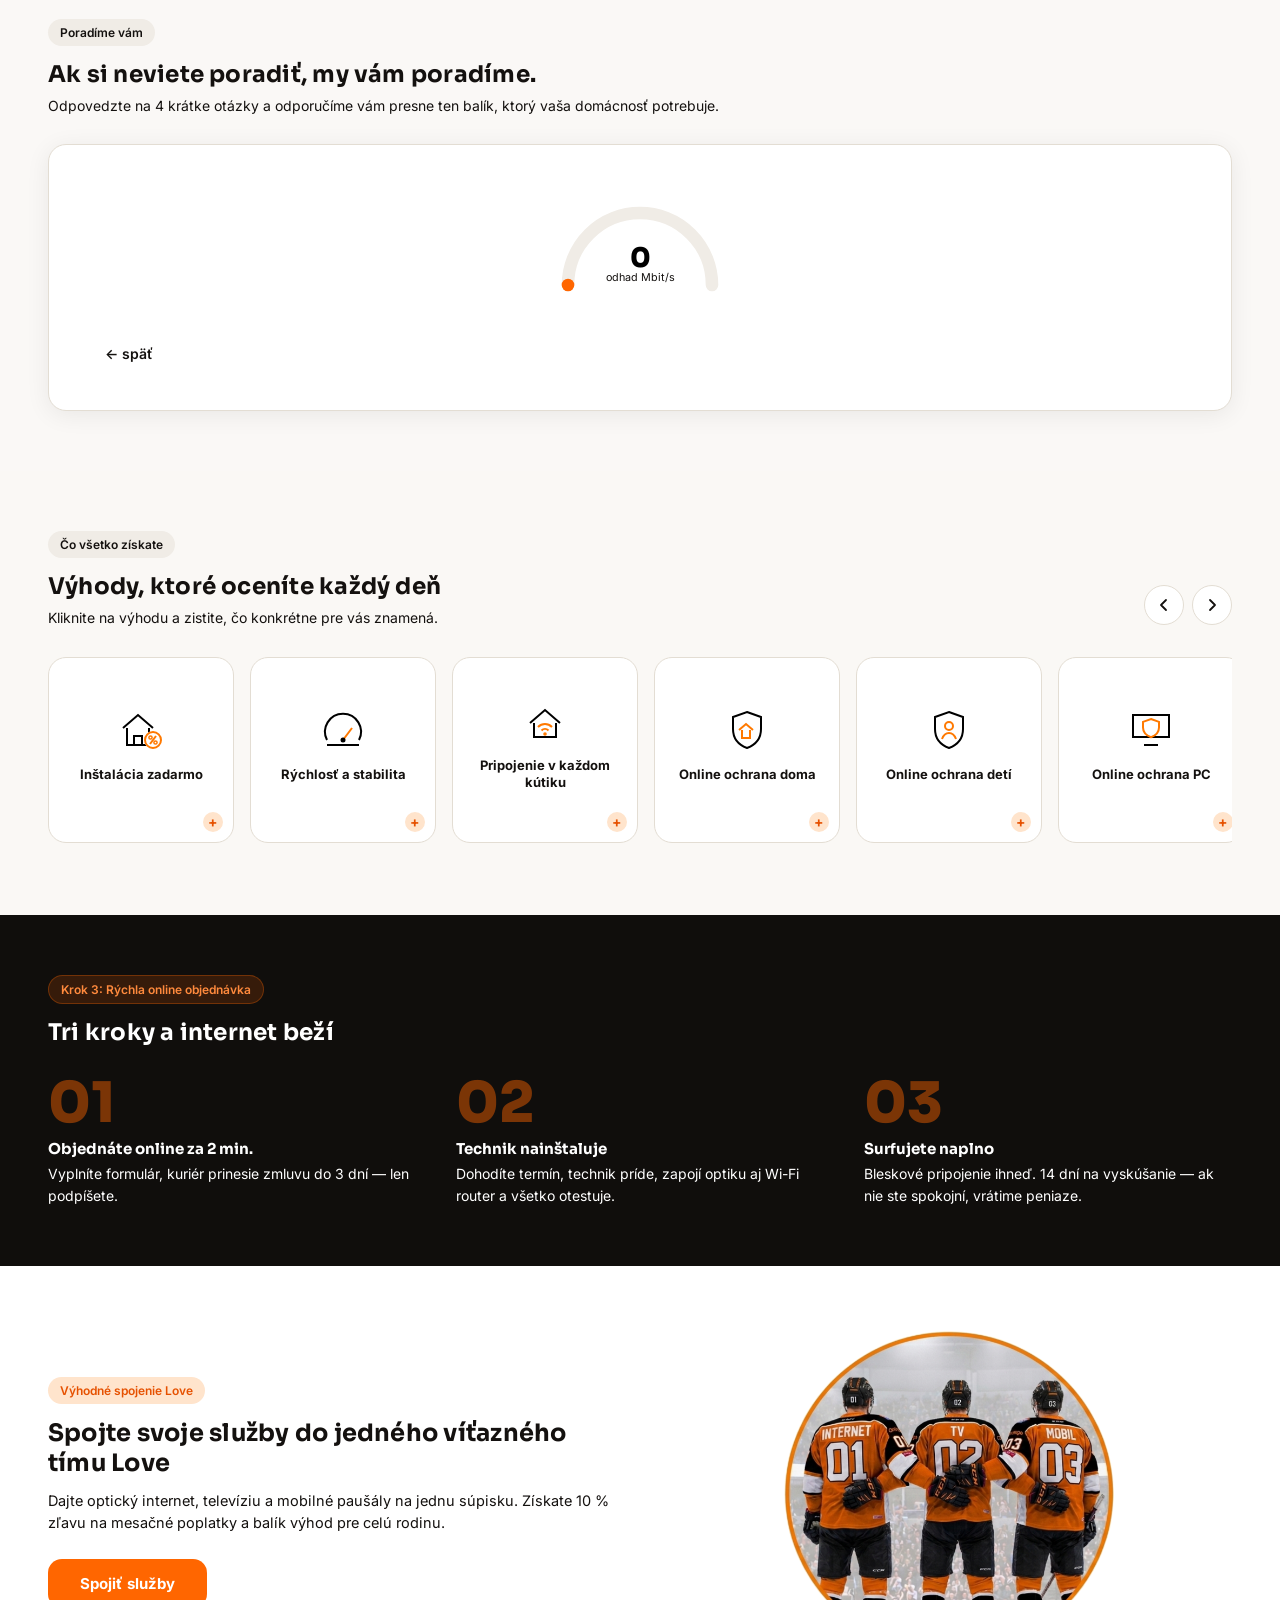
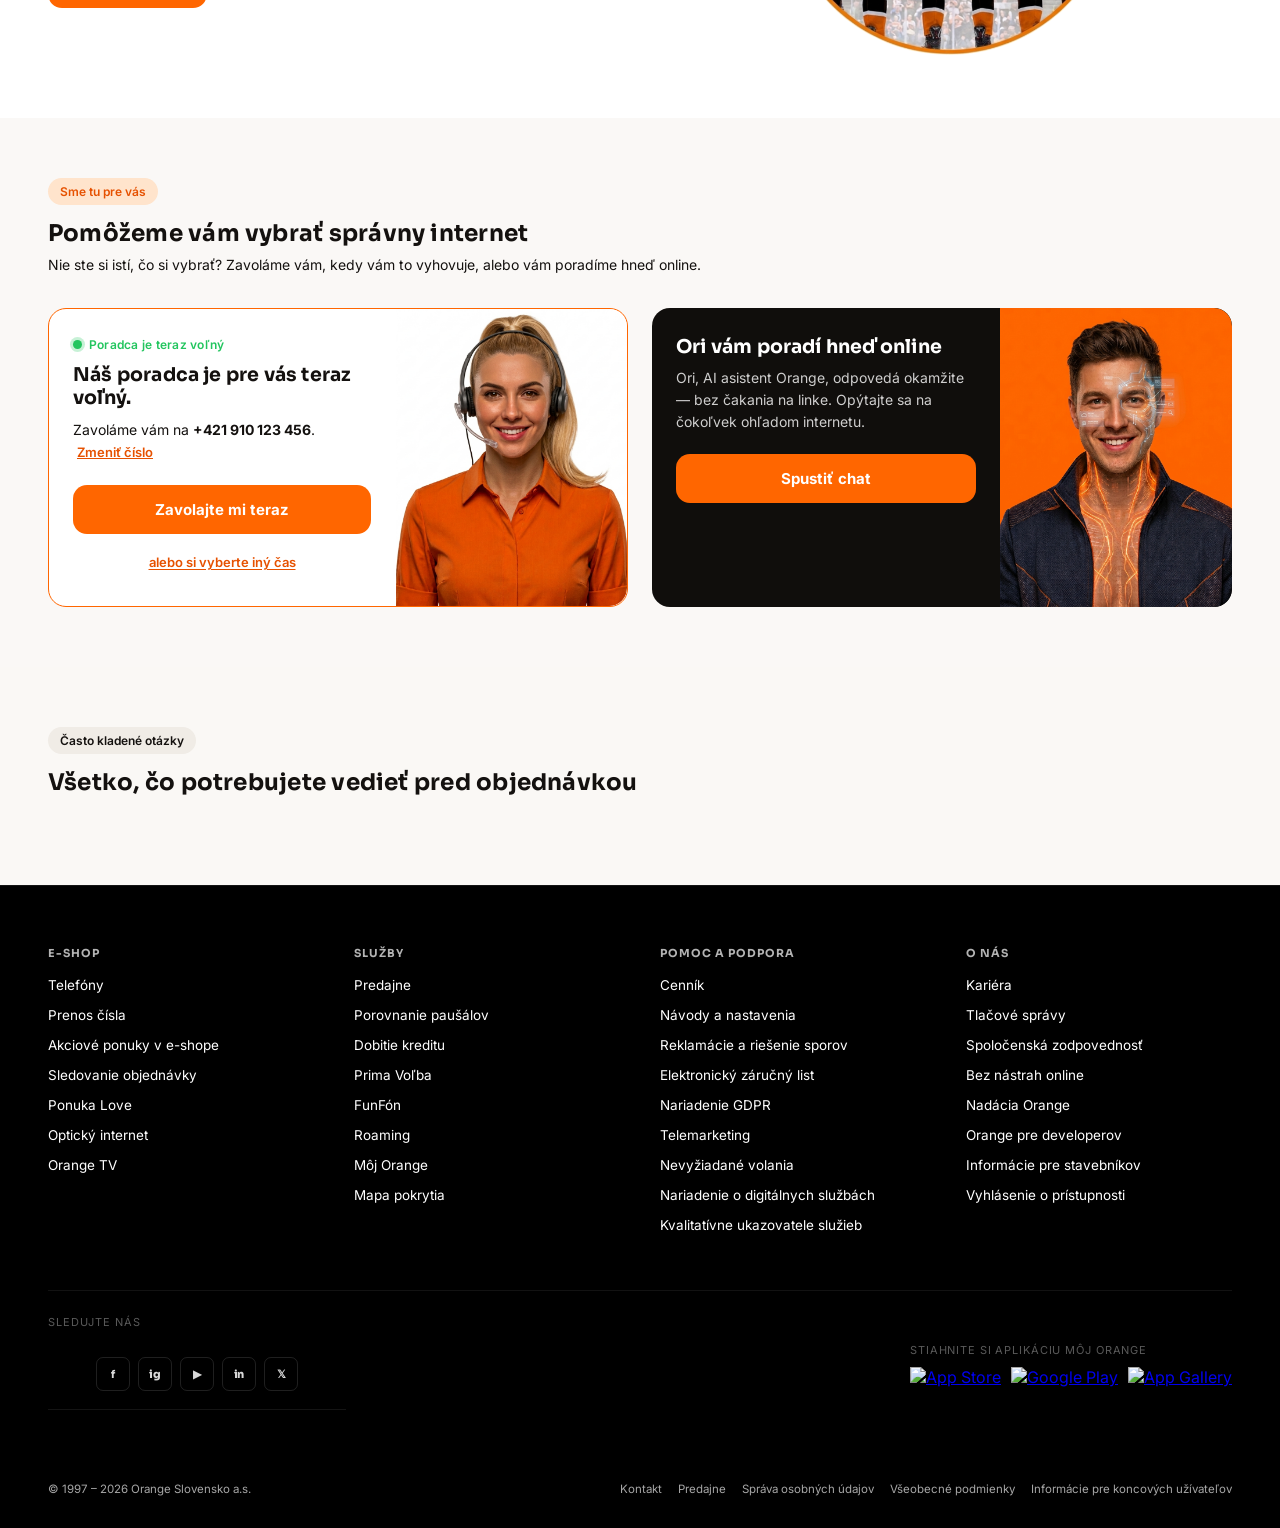
==== commit 91d2c3cf: "bloomreach: loyalty karta rozšírená na 860px desktop" ====
--- a/zaraguza-sk/bloomreach/index.html
+++ b/zaraguza-sk/bloomreach/index.html
@@ -1284,12 +1284,12 @@
   /* Desktop: karta sa rozloží na 2 stĺpce */
   @media(min-width:600px){
     .br-loyalty-card{
-      flex-direction:row; max-width:640px;
+      flex-direction:row; max-width:860px;
     }
     .br-loyalty-visual{
-      width:200px; flex-shrink:0; border-radius:0; padding:36px 28px;
+      width:240px; flex-shrink:0; border-radius:0; padding:40px 32px;
     }
-    .br-loyalty-body{ padding:32px 28px; justify-content:center; }
+    .br-loyalty-body{ padding:36px 36px; justify-content:center; }
     .br-loyalty-cta{ width:auto; }
   }
 
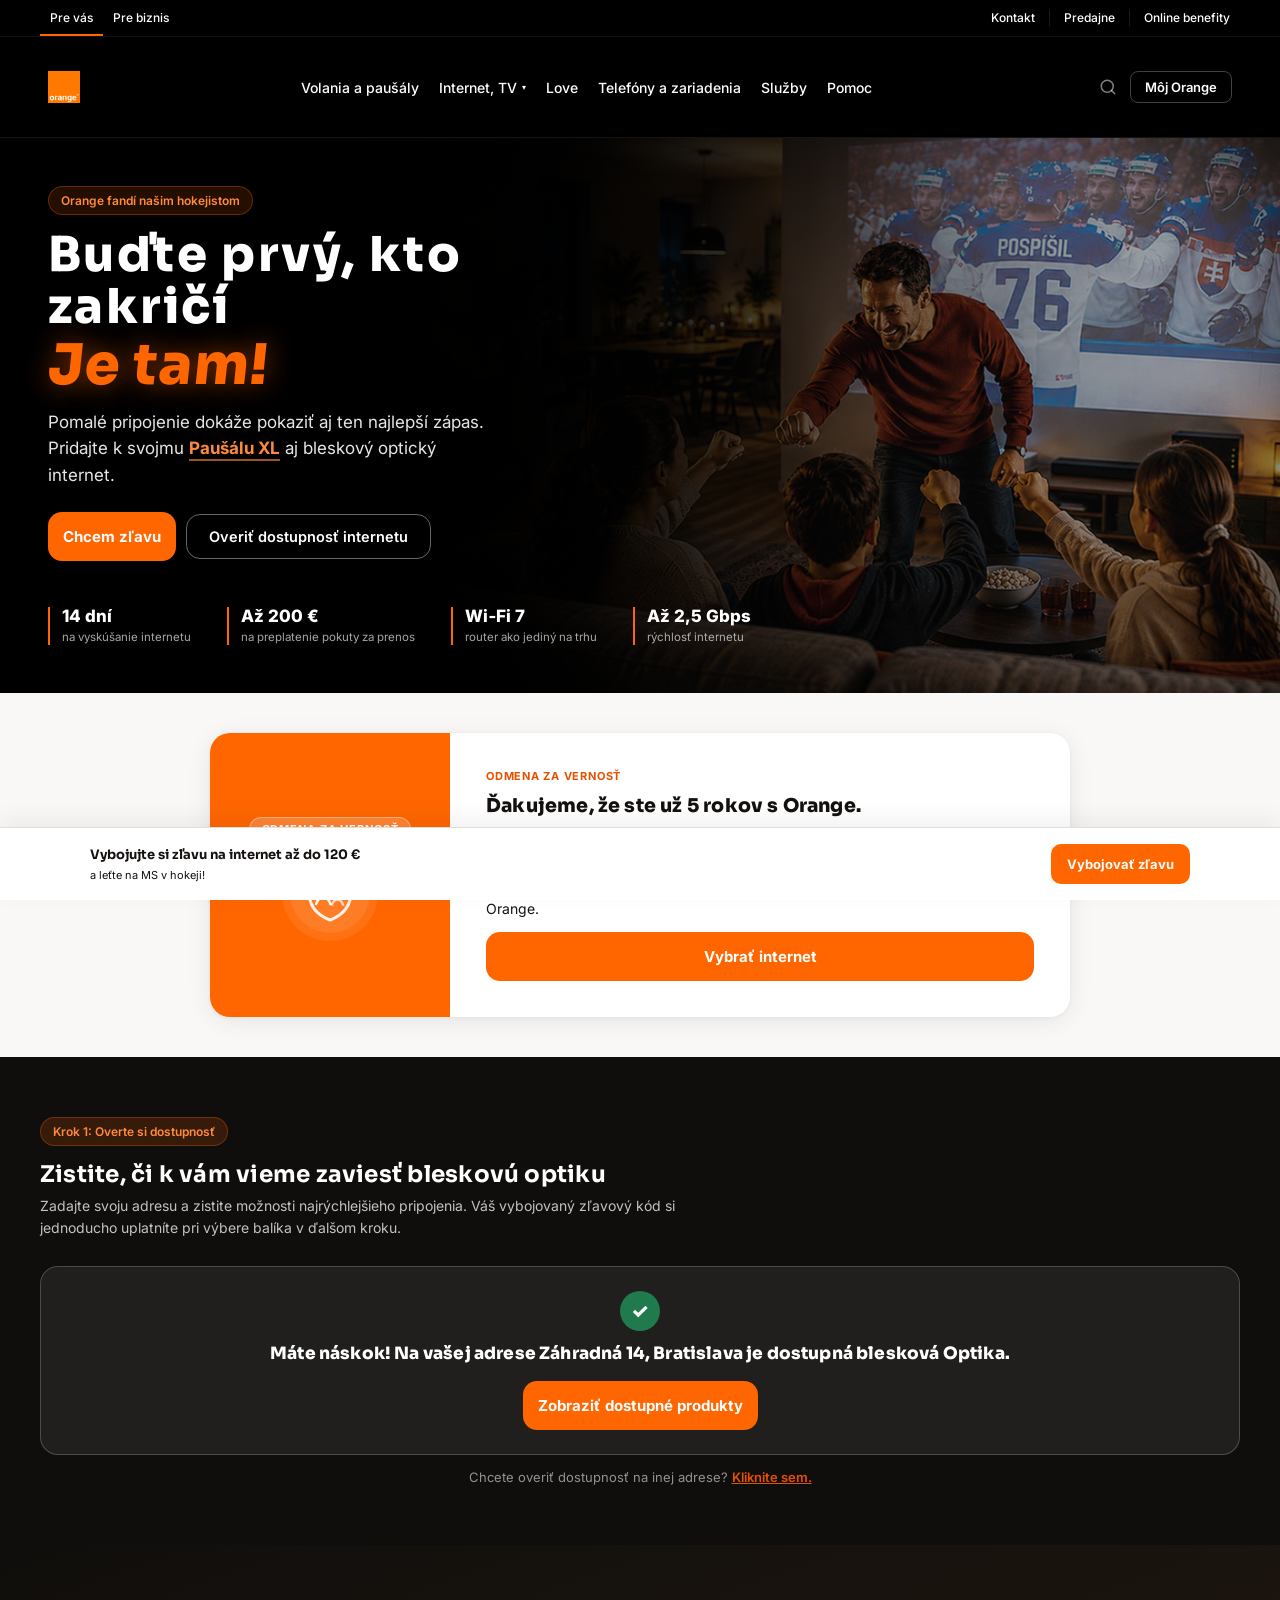
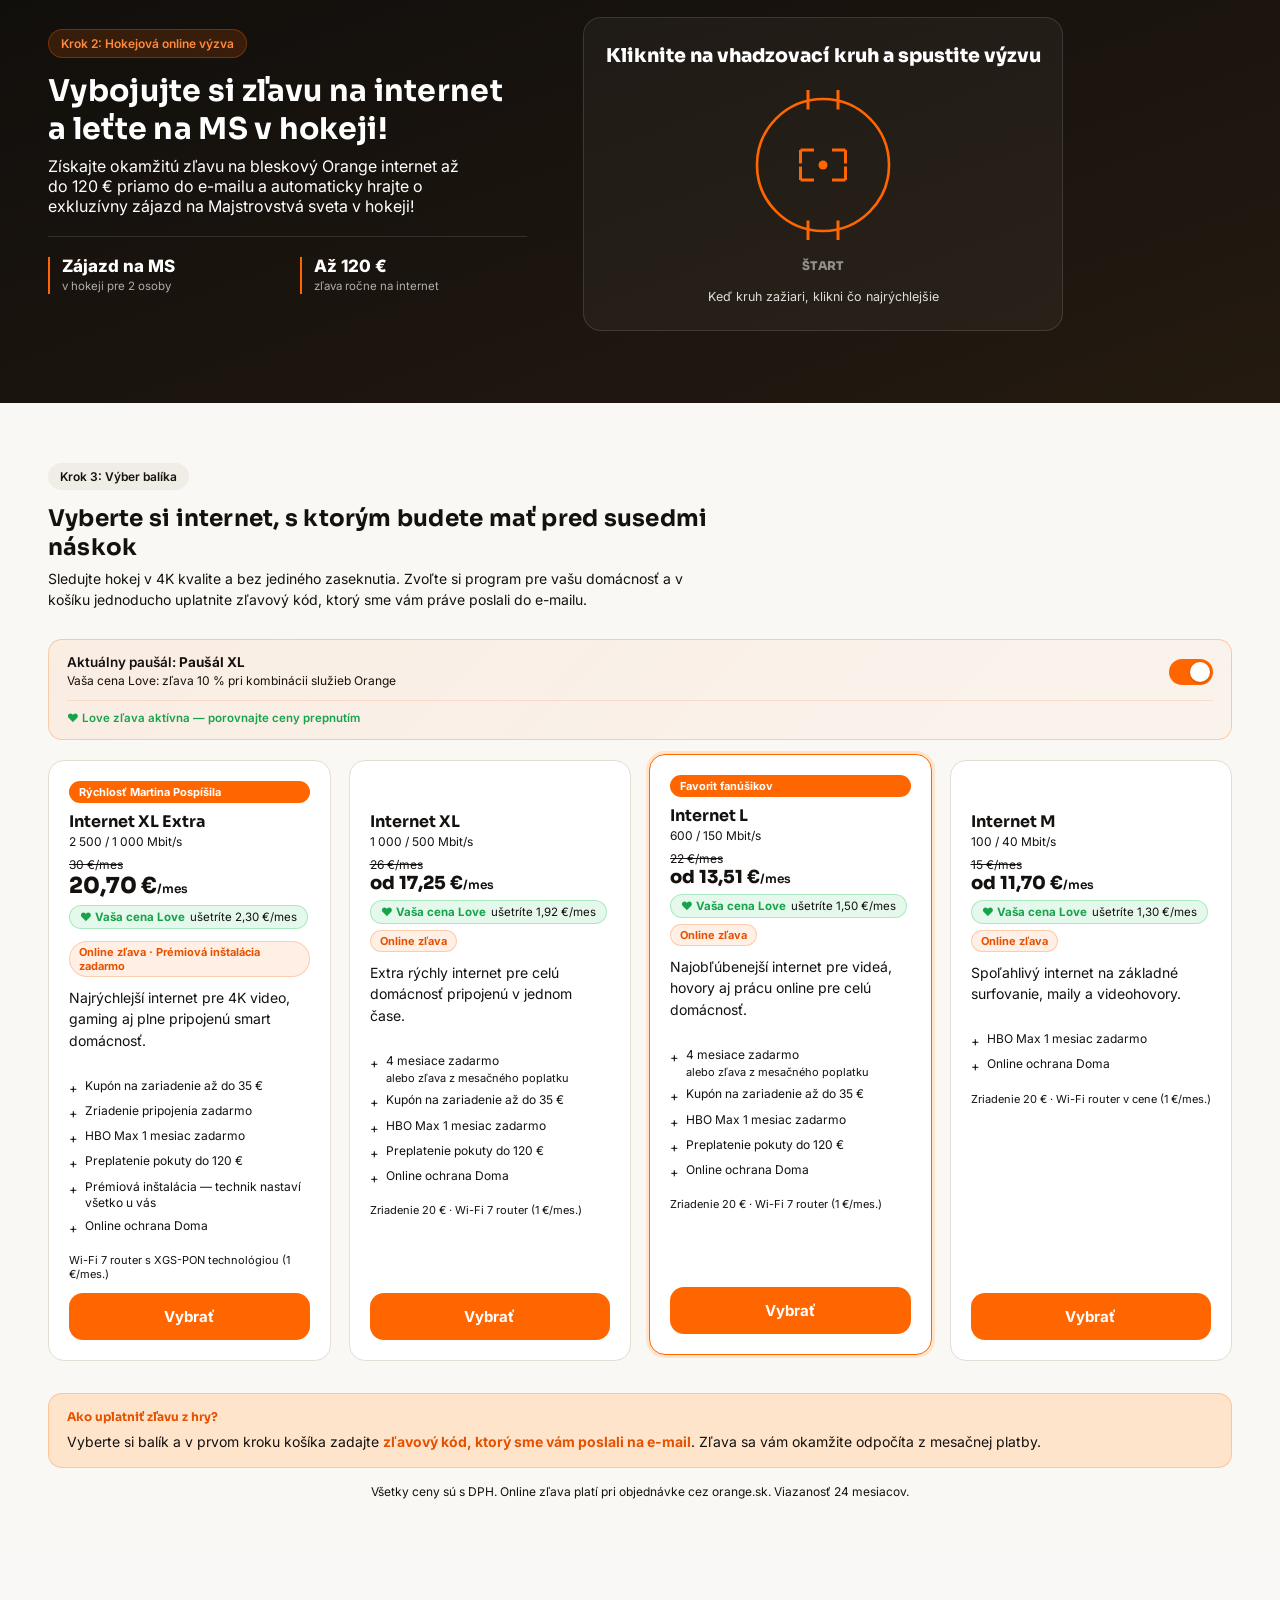
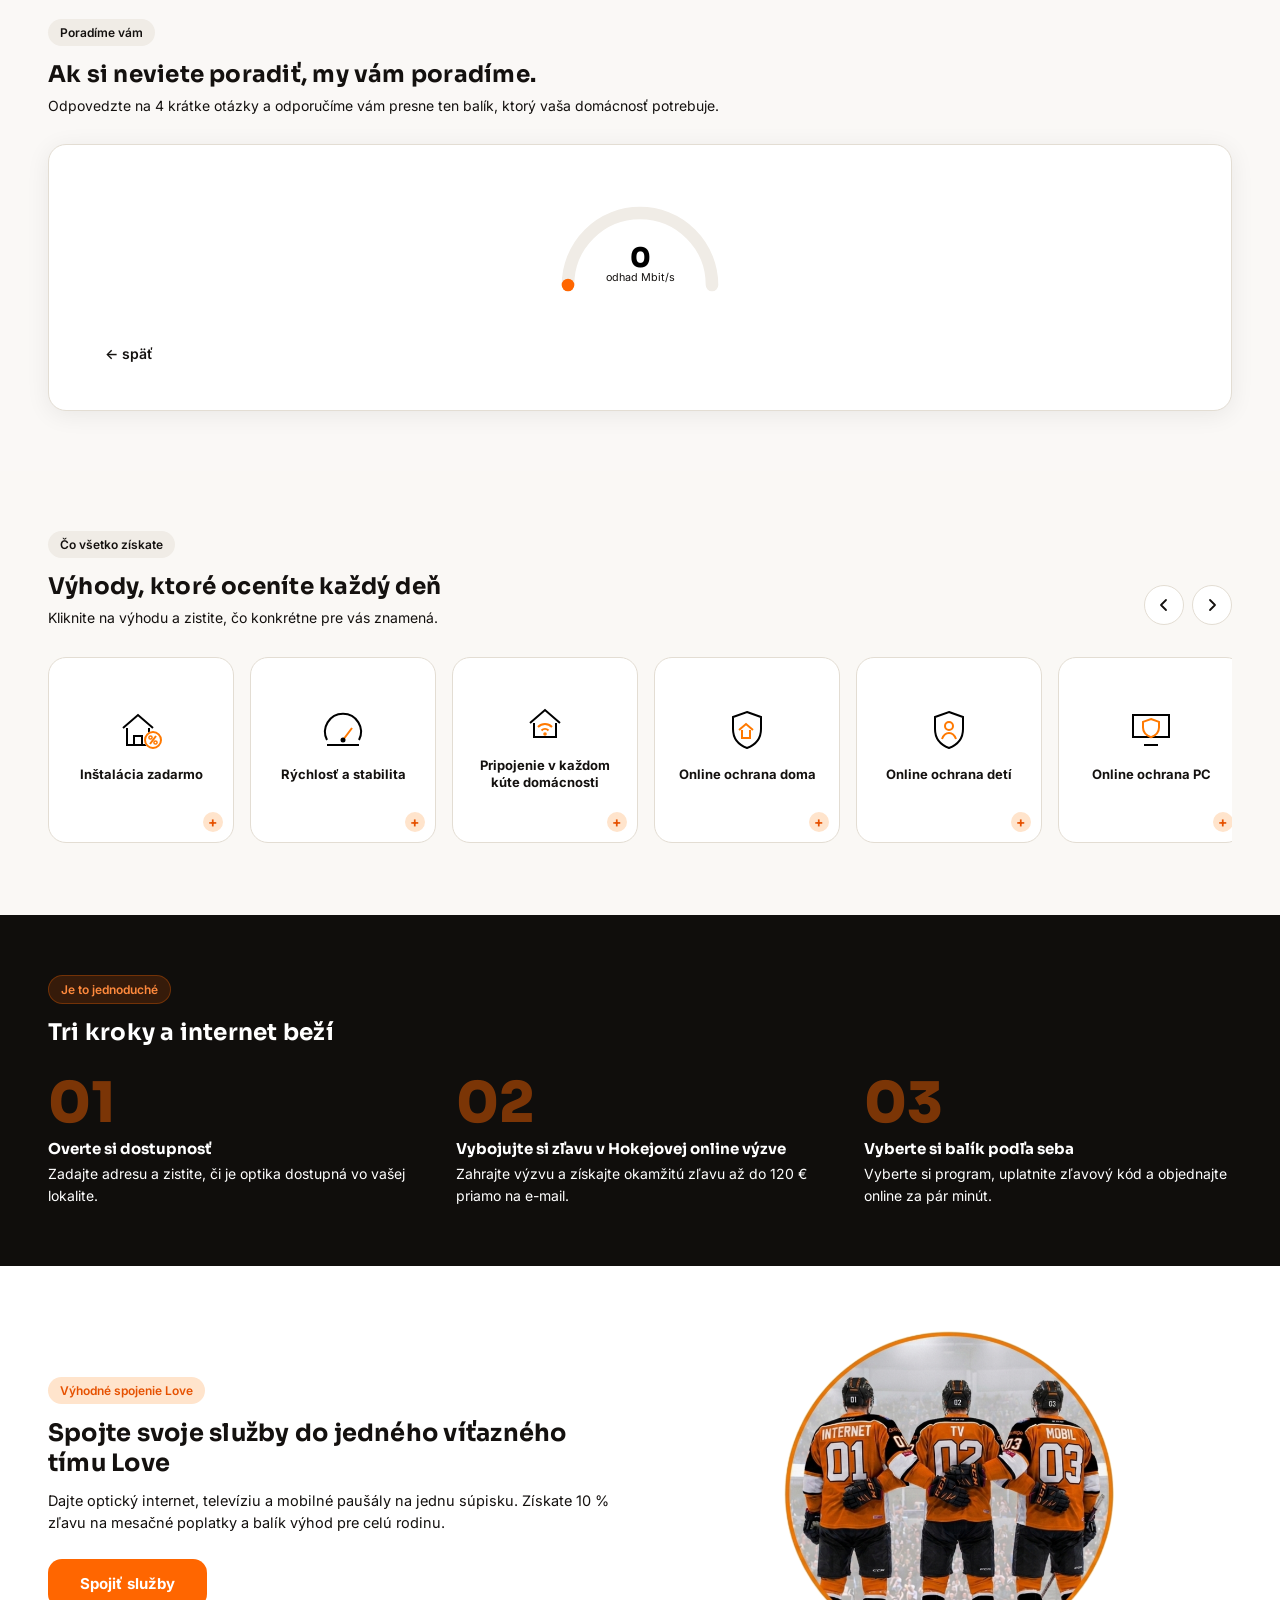
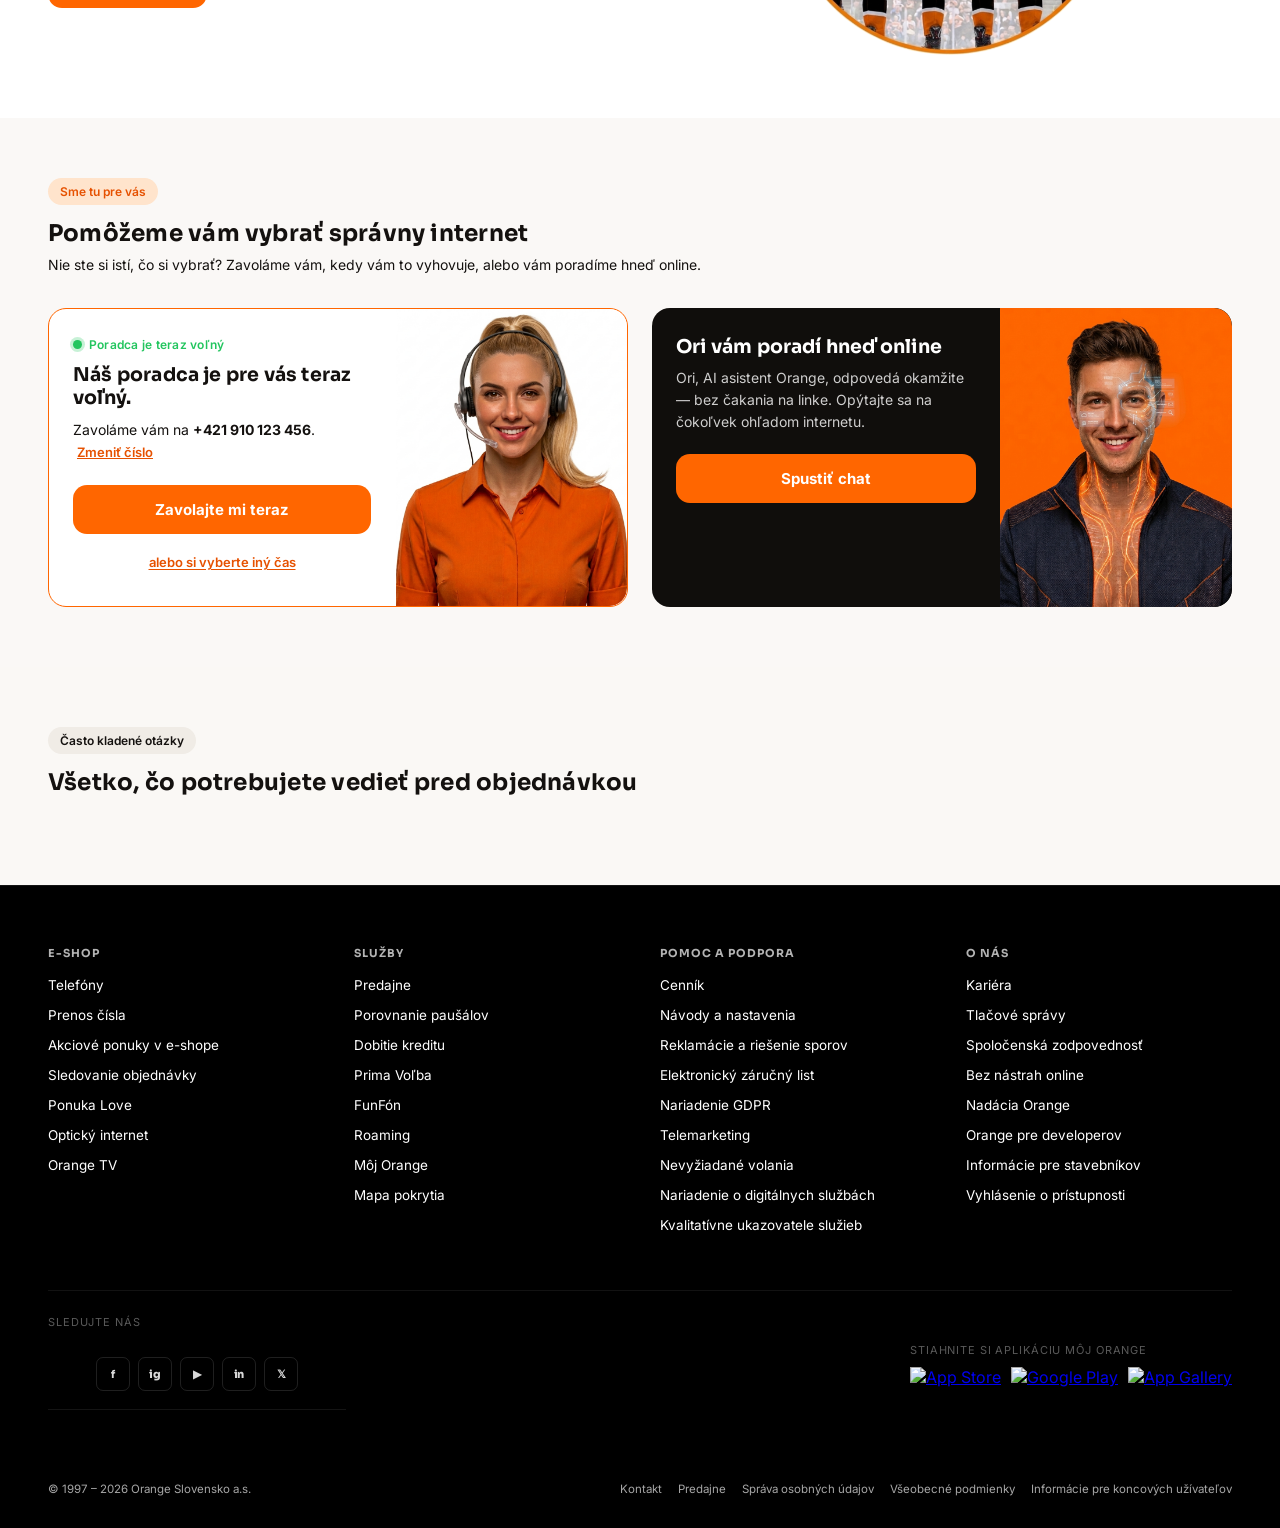
==== commit 188c3564: "main: hero rodina obrazky, krok labely a Je to jednoduche sekcia - Hero: fan.jpg → rodina-mobile.jpg" ====
--- a/zaraguza-sk/bloomreach/index.html
+++ b/zaraguza-sk/bloomreach/index.html
@@ -707,7 +707,7 @@
     .hero{
       background:
         linear-gradient(to right, #000 0%, rgba(0,0,0,0.92) 40%, rgba(0,0,0,0.5) 70%, rgba(0,0,0,0.2) 100%),
-        url('../images/fan.jpg') center/cover no-repeat;
+        url('../images/rodina-desktop.jpg') center/cover no-repeat;
       padding:48px 48px;
     }
     .hero-img-m{ display:none; }
@@ -1425,7 +1425,7 @@
       <h1>Buďte prvý, kto zakričí <span class="je-tam">Je tam!</span></h1>
       <p>Pomalé pripojenie dokáže pokaziť aj ten najlepší zápas. Pridajte k svojmu <span class="br-hero-highlight">Paušálu XL</span> aj bleskový optický internet.</p>
     </div>
-    <img class="hero-img-m" src="../images/fan.jpg" alt="" aria-hidden="true" loading="eager">
+    <img class="hero-img-m" src="../images/rodina-mobile.jpg" alt="" aria-hidden="true" loading="eager">
     <div class="hero-ctas">
       <a href="#challenge-anchor" class="cta-primary" style="text-decoration:none;" onclick="event.preventDefault();document.getElementById('challenge-anchor').scrollIntoView({behavior:'smooth'})">Chcem zľavu</a>
       <a href="#coverage-anchor" class="cta-ghost-hero" onclick="event.preventDefault();document.getElementById('coverage-anchor').scrollIntoView({behavior:'smooth'})">Overiť dostupnosť internetu</a>
@@ -1474,7 +1474,7 @@
 <section class="sec sec--dark-br" id="coverage-anchor">
   <div class="sec-inner">
     <div class="sec-head">
-      <div class="eyebrow">Krok 1: Overenie dostupnosti</div>
+      <div class="eyebrow">Krok 1: Overte si dostupnosť</div>
       <h2>Zistite, či k vám vieme zaviesť bleskovú optiku</h2>
       <p>Zadajte svoju adresu a zistite možnosti najrýchlejšieho pripojenia. Váš vybojovaný zľavový kód si jednoducho uplatníte pri výbere balíka v ďalšom kroku.</p>
     </div>
@@ -1526,7 +1526,7 @@
 <div class="challenge" id="challenge-anchor">
   <div class="challenge-inner">
     <div class="challenge-copy">
-      <div class="eyebrow">Hokejová online výzva</div>
+      <div class="eyebrow">Krok 2: Hokejová online výzva</div>
       <h2>Vybojujte si zľavu na internet a leťte na MS v hokeji!</h2>
       <p>Získajte okamžitú zľavu na bleskový Orange internet až do 120 € priamo do e-mailu a automaticky hrajte o exkluzívny zájazd na Majstrovstvá sveta v hokeji!</p>
 
@@ -1611,7 +1611,7 @@
 <section class="sec" id="plans-anchor">
   <div class="sec-inner">
   <div class="sec-head">
-    <div class="eyebrow">Krok 2: Výber balíka</div>
+    <div class="eyebrow">Krok 3: Výber balíka</div>
     <h2>Vyberte si internet, s ktorým budete mať pred susedmi náskok</h2>
     <p>Sledujte hokej v 4K kvalite a bez jediného zaseknutia. Zvoľte si program pre vašu domácnosť a v košíku jednoducho uplatnite zľavový kód, ktorý sme vám práve poslali do e-mailu.</p>
   </div>
@@ -1920,7 +1920,7 @@
 <section class="sec" id="plans-va" style="display:none;">
   <div class="sec-inner">
     <div class="sec-head">
-      <div class="eyebrow">Krok 2: Výber balíka</div>
+      <div class="eyebrow">Krok 3: Výber balíka</div>
       <h2>Porovnajte si balíky vedľa seba</h2>
       <p>Prehľadná tabuľka všetkých benefitov — ideálne na rýchle rozhodnutie.</p>
     </div>
@@ -2013,7 +2013,7 @@
 <section class="sec" id="plans-vb" style="display:none;">
   <div class="sec-inner">
     <div class="sec-head">
-      <div class="eyebrow">Krok 2: Výber balíka</div>
+      <div class="eyebrow">Krok 3: Výber balíka</div>
       <h2>Vyberte si internet podľa vašich potrieb</h2>
       <p>Kliknite na balík a pozrite si všetky jeho výhody.</p>
     </div>
@@ -2165,7 +2165,7 @@
 <section class="sec" id="plans-vc" style="background:var(--paper-dim);display:none;">
   <div class="sec-inner">
     <div class="sec-head">
-      <div class="eyebrow">Krok 2: Výber balíka</div>
+      <div class="eyebrow">Krok 3: Výber balíka</div>
       <h2>Kliknite na segment a zistite detaily</h2>
       <p>Každý dielik odometra predstavuje jeden balík — od základného po prémiový.</p>
     </div>
@@ -2374,9 +2374,9 @@
         <svg xmlns="http://www.w3.org/2000/svg" width="48" height="48" viewBox="0 0 48 48" fill="none"><path d="M8 34a18 18 0 1132 0" stroke="#000" stroke-width="2"></path><path d="M24 34l9-12" stroke="#ff7900" stroke-width="2"></path><circle cx="24" cy="34" r="2.5" fill="#000"></circle><path d="M8 39h32" stroke="#000" stroke-width="2"></path></svg>
         <p class="bcard-title">Rýchlosť a stabilita</p>
       </div>
-      <div class="bcard" onclick="openBmodal(2)" role="button" tabindex="0" aria-label="Pripojenie v každom kútiku domácnosti">
+      <div class="bcard" onclick="openBmodal(2)" role="button" tabindex="0" aria-label="Pripojenie v každom kúte domácnosti">
         <svg xmlns="http://www.w3.org/2000/svg" width="48" height="48" viewBox="0 0 48 48" fill="none"><path d="M9 26L24 13l15 13" stroke="#000" stroke-width="2"></path><path d="M13 26v14h22V26" stroke="#000" stroke-width="2"></path><path d="M17 30c4-4 10-4 14 0" stroke="#ff7900" stroke-width="2"></path><path d="M20.5 33.5c2-2 5-2 7 0" stroke="#ff7900" stroke-width="2"></path><circle cx="24" cy="37" r="1.8" fill="#ff7900"></circle></svg>
-        <p class="bcard-title">Pripojenie v každom kútiku</p>
+        <p class="bcard-title">Pripojenie v každom kúte domácnosti</p>
       </div>
       <div class="bcard" onclick="openBmodal(3)" role="button" tabindex="0" aria-label="Online ochrana doma">
         <svg xmlns="http://www.w3.org/2000/svg" width="48" height="48" viewBox="0 0 48 48" fill="none"><path d="M24 6l14 5v12c0 10-6 16-14 19-8-3-14-9-14-19V11z" stroke="#000" stroke-width="2"></path><path d="M16 24l7-6 7 6" stroke="#ff7900" stroke-width="2"></path><path d="M19 24v8h8v-8" stroke="#ff7900" stroke-width="2"></path></svg>
@@ -2420,24 +2420,24 @@
 <section class="sec sec--dark">
   <div class="sec-inner">
     <div class="sec-head">
-      <div class="eyebrow">Krok 3: Rýchla online objednávka</div>
+      <div class="eyebrow">Je to jednoduché</div>
       <h2>Tri kroky a internet beží</h2>
     </div>
     <div class="steps-3">
       <div class="s3">
         <div class="s3-num">01</div>
-        <div class="s3-title">Objednáte online za 2 min.</div>
-        <div class="s3-desc">Vyplníte formulár, kuriér prinesie zmluvu do 3 dní — len podpíšete.</div>
+        <div class="s3-title">Overte si dostupnosť</div>
+        <div class="s3-desc">Zadajte adresu a zistite, či je optika dostupná vo vašej lokalite.</div>
       </div>
       <div class="s3">
         <div class="s3-num">02</div>
-        <div class="s3-title">Technik nainštaluje</div>
-        <div class="s3-desc">Dohodíte termín, technik príde, zapojí optiku aj Wi-Fi router a všetko otestuje.</div>
+        <div class="s3-title">Vybojujte si zľavu v Hokejovej online výzve</div>
+        <div class="s3-desc">Zahrajte výzvu a získajte okamžitú zľavu až do 120 € priamo na e-mail.</div>
       </div>
       <div class="s3">
         <div class="s3-num">03</div>
-        <div class="s3-title">Surfujete naplno</div>
-        <div class="s3-desc">Bleskové pripojenie ihneď. 14 dní na vyskúšanie — ak nie ste spokojní, vrátime peniaze.</div>
+        <div class="s3-title">Vyberte si balík podľa seba</div>
+        <div class="s3-desc">Vyberte si program, uplatnite zľavový kód a objednajte online za pár minút.</div>
       </div>
     </div>
   </div>
@@ -3321,7 +3321,7 @@
   {title:'Rýchlosť a stabilita',
    desc:'Pozerajte webové stránky, sledujte obľúbené filmy a seriály, hrajte hry online alebo pracujte z domu — bez výpadkov a bez zbytočného čakania.',
    icon:'<svg xmlns="http://www.w3.org/2000/svg" width="48" height="48" viewBox="0 0 48 48" fill="none"><path d="M8 34a18 18 0 1132 0" stroke="#000" stroke-width="2"/><path d="M24 34l9-12" stroke="#ff7900" stroke-width="2"/><circle cx="24" cy="34" r="2.5" fill="#000"/><path d="M8 39h32" stroke="#000" stroke-width="2"/></svg>'},
-  {title:'Pripojenie v každom kútiku domácnosti',
+  {title:'Pripojenie v každom kúte domácnosti',
    desc:'Pokryte celú domácnosť zariadením Huawei OptiXstar K572 — Wi-Fi 7 router, ktorý je jediný svojho druhu na slovenskom trhu.',
    icon:'<svg xmlns="http://www.w3.org/2000/svg" width="48" height="48" viewBox="0 0 48 48" fill="none"><path d="M9 26L24 13l15 13" stroke="#000" stroke-width="2"/><path d="M13 26v14h22V26" stroke="#000" stroke-width="2"/><path d="M17 30c4-4 10-4 14 0" stroke="#ff7900" stroke-width="2"/><path d="M20.5 33.5c2-2 5-2 7 0" stroke="#ff7900" stroke-width="2"/><circle cx="24" cy="37" r="1.8" fill="#ff7900"/></svg>'},
   {title:'Online ochrana doma',
